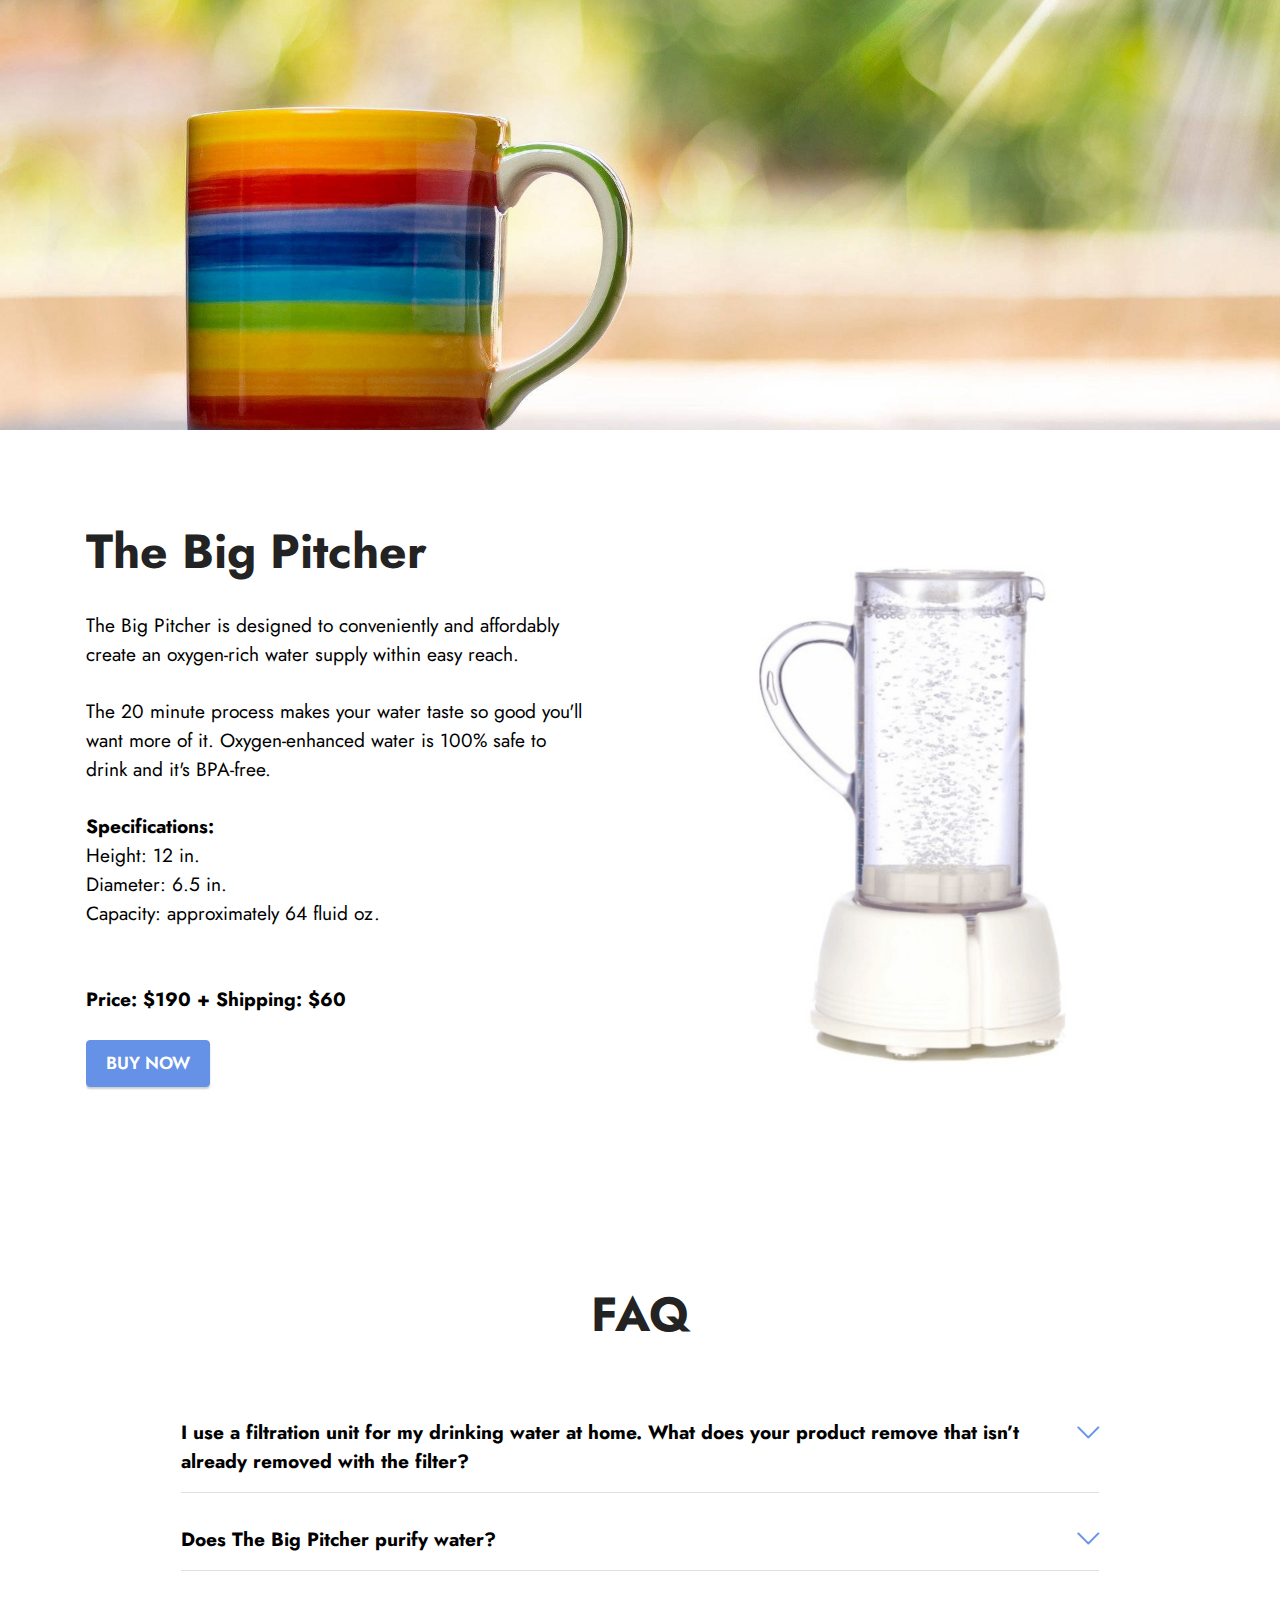
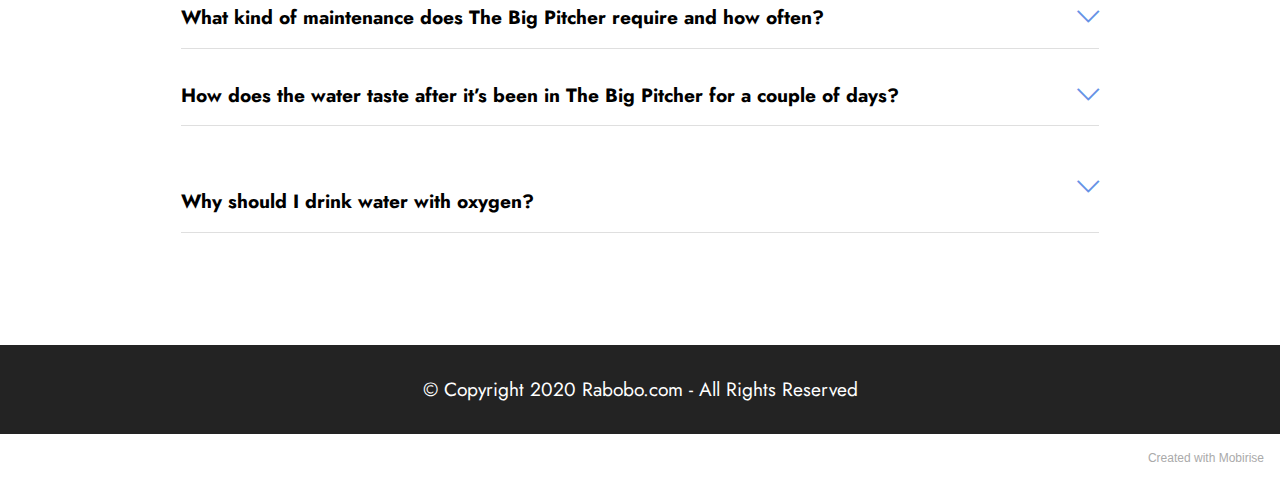
==== oversea.html @ 9fe77353 "create github pages" ====
<!DOCTYPE html>
<html  >
<head>
  <!-- Site made with Mobirise Website Builder v5.1.4, https://mobirise.com -->
  <meta charset="UTF-8">
  <meta http-equiv="X-UA-Compatible" content="IE=edge">
  <meta name="generator" content="Mobirise v5.1.4, mobirise.com">
  <meta name="viewport" content="width=device-width, initial-scale=1, minimum-scale=1">
  <link rel="shortcut icon" href="assets/images/rabobo-83x83.png" type="image/x-icon">
  <meta name="description" content="">
  
  
  <title>海外</title>
  <link rel="stylesheet" href="assets/web/assets/mobirise-icons2/mobirise2.css">
  <link rel="stylesheet" href="assets/web/assets/mobirise-icons/mobirise-icons.css">
  <link rel="stylesheet" href="assets/tether/tether.min.css">
  <link rel="stylesheet" href="assets/bootstrap/css/bootstrap.min.css">
  <link rel="stylesheet" href="assets/bootstrap/css/bootstrap-grid.min.css">
  <link rel="stylesheet" href="assets/bootstrap/css/bootstrap-reboot.min.css">
  <link rel="stylesheet" href="assets/theme/css/style.css">
  <link rel="preload" as="style" href="assets/mobirise/css/mbr-additional.css"><link rel="stylesheet" href="assets/mobirise/css/mbr-additional.css" type="text/css">
  
  
  
  
</head>
<body>
  
  <section class="header4 cid-sbIV0hr1MS" id="header4-e">

    
    
    <div class="container">
        <div class="row">
            <div class="content-wrap">
                
                
                

                
            </div>
        </div>
    </div>
</section>

<section class="features18 cid-sbIVUceiQK" id="features19-i">

    

    
    <div class="container">
        <div class="row justify-content-center">
            <div class="card col-12 col-lg">
                <div class="card-wrapper">
                    <h6 class="card-title mbr-fonts-style mb-4 display-2"><strong>The Big Pitcher</strong></h6>
                    <p class="mbr-text mbr-fonts-style display-7">The Big Pitcher is designed to conveniently and affordably create an oxygen-rich water supply within easy reach.<br><br>The 20 minute process makes your water taste so good you'll want more of it. Oxygen-enhanced water is 100% safe to drink and it's BPA-free.<br><br><strong>Specifications:<br></strong>Height: 12 in.<br>Diameter: 6.5 in.<br>Capacity: approximately 64 fluid oz.<br><br><br><strong>Price: $190 +&nbsp;</strong><strong>Shipping: $60</strong><br></p>
                    <div class="mbr-section-btn"><a class="btn btn-primary display-4" href="https://www.paypal.com/cgi-bin/webscr?cmd=_s-xclick&hosted_button_id=2Y9MBRDJKWCFC" target="_blank">BUY NOW</a></div>
                </div>
            </div>
            <div class="col-12 col-lg-6">
                <div class="image-wrapper">
                    <img src="assets/images/the-big-pitcher-1076x1042.png" alt="The Big Pitcher">
                </div>
            </div>
        </div>
    </div>
</section>

<section class="content17 cid-sbIV0hLxuw" id="content17-g">

    

    
    
    <div class="container">
        
            <div class="row justify-content-center">
                <div class="col-12 col-md-10">
                    <div class="section-head align-center mb-4">
                        <h3 class="mbr-section-title mb-0 mbr-fonts-style display-2"><strong>FAQ</strong>
                        </h3>
                        
                    </div>
                    
                    <div id="bootstrap-toggle" class="toggle-panel accordionStyles tab-content">
                        <div class="card mb-3">
                            <div class="card-header" role="tab" id="headingOne">
                                <a role="button" class="collapsed panel-title text-black" data-toggle="collapse" data-core="" href="#collapse1_6" aria-expanded="false" aria-controls="collapse1">
                                    <h6 class="panel-title-edit mbr-fonts-style mb-0 display-7"><div><br></div><div><strong>I use a filtration unit for my drinking water at home. What does your product remove that isn’t already removed with the filter?</strong></div></h6>
                                    <span class="sign mbr-iconfont mbri-arrow-down"></span>
                                </a>
                            </div>
                            <div id="collapse1_6" class="panel-collapse noScroll collapse" role="tabpanel" aria-labelledby="headingOne">
                                <div class="panel-body">
                                    <p class="mbr-fonts-style panel-text display-7">The Big Pitcher eliminates the bad taste caused by chlorine, radon, fluoride and sulfur gases, as well as particulates that make water “hard.” And remember, carbon filtration removes oxygen from water.<br></p>
                                </div>
                            </div>
                        </div>
                        <div class="card mb-3">
                            <div class="card-header" role="tab" id="headingTwo">
                                <a role="button" class="collapsed panel-title text-black" data-toggle="collapse" data-core="" href="#collapse2_6" aria-expanded="false" aria-controls="collapse2">
                                    <h6 class="panel-title-edit mbr-fonts-style mb-0 display-7"><div><strong>Does The Big Pitcher purify water?</strong><br></div></h6>
                                    <span class="sign mbr-iconfont mbri-arrow-down"></span>
                                </a>

                            </div>
                            <div id="collapse2_6" class="panel-collapse noScroll collapse" role="tabpanel" aria-labelledby="headingTwo">
                                <div class="panel-body">
                                    <p class="mbr-fonts-style panel-text display-7">Yes, but a better description might be that The Big Pitcher “polishes” your drinking water. The Big Pitcher purifies but does not purify as effectively as filtration or reverse osmosis. The Big Pitcher should not be substituted for your filtration system. The idea is to complement purified water with The Big Pitcher. For those who require very pure drinking water, distilled is the purest water available. Even more important is that The Big Pitcher oxygen-infuses your water.<br></p>
                                </div>
                            </div>
                        </div>
                        <div class="card mb-3">
                            <div class="card-header" role="tab" id="headingThree">
                                <a role="button" class="collapsed panel-title text-black" data-toggle="collapse" data-core="" href="#collapse3_6" aria-expanded="false" aria-controls="collapse3">
                                    <h6 class="panel-title-edit mbr-fonts-style mb-0 display-7"><div><strong>What kind of maintenance does The Big Pitcher require and how often?</strong><br></div></h6>
                                    <span class="sign mbr-iconfont mbri-arrow-down"></span>
                                </a>
                            </div>
                            <div id="collapse3_6" class="panel-collapse noScroll collapse" role="tabpanel" aria-labelledby="headingThree">
                                <div class="panel-body">
                                    <p class="mbr-fonts-style panel-text display-7">All water contains minerals and to dissolve these minerals, you will clean your The Big Pitcher about once a month, using hydrogen peroxide. Fill the “wagon wheel” at the bottom of The Big Pitcher with the cleaning solution and operate for about 15 minutes. Rinse, refill the Pitcher with water and in about 15 minutes, your oxygen-rich water is ready to drink!<br><br>A customer said he had great success using effervescent denture cleaning tablets – and it is very inexpensive.<br><br>If your source water is more pure, i.e. already filtered, maintenance is required less often.<br></p>
                                </div>
                            </div>
                        </div>
                        <div class="card mb-3">
                            <div class="card-header" role="tab" id="headingThree">
                                <a role="button" class="collapsed panel-title text-black" data-toggle="collapse" data-core="" href="#collapse4_6" aria-expanded="false" aria-controls="collapse4">
                                    <h6 class="panel-title-edit mbr-fonts-style mb-0 display-7"><div><strong>How does the water taste after it’s been in The Big Pitcher for a couple of days?</strong><br></div></h6>
                                    <span class="sign mbr-iconfont mbri-arrow-down"></span>
                                </a>
                            </div>
                            <div id="collapse4_6" class="panel-collapse noScroll collapse" role="tabpanel" aria-labelledby="headingThree">
                                <div class="panel-body">
                                    <p class="mbr-fonts-style panel-text display-7">Great! You’ll be continuously recharging with your choice of water each time you pour a glass or two to drink and this can go on until you clean The Big Pitcher. The Big Pitcher is designed to operate continuously.<br></p>
                                </div>
                            </div>
                        </div>
                        <div class="card mb-3">
                            <div class="card-header" role="tab" id="headingThree">
                                <a role="button" class="collapsed panel-title text-black" data-toggle="collapse" data-core="" href="#collapse5_6" aria-expanded="false" aria-controls="collapse5">
                                   <h6 class="panel-title-edit mbr-fonts-style mb-0 display-7"><br><div><strong>Why should I drink water with oxygen?</strong></div></h6>
                                        <span class="mbr-iconfont mobi-mbri-arrow-down mobi-mbri"></span>
                                </a>
                            </div>
                            <div id="collapse5_6" class="panel-collapse noScroll collapse" role="tabpanel" aria-labelledby="headingThree">
                                <div class="panel-body">
                                    <p class="mbr-fonts-style panel-text display-7">It is a medical fact that our bodies need oxygen for healthy living. Because of lifestyle choices, our cells may demand more oxygen than our pulmonary systems can deliver. The Big Pitcher is a convenient and safe way to supplement your body’s oxygen.<br><br>Why would you drink water with no to low oxygen if you have the choice? You shouldn’t! Your drinking water should have the highest possible natural saturation of oxygen, which is about 11 parts per million. We have designed a durable, attractive appliance to add the maximum safe amount of oxygen to your drinking water.<br></p>
                                </div>
                            </div>
                        </div>
                        
                    </div>
                </div>
            </div>
        </div>
</section>

<section class="footer7 cid-sbIV0i1FRs" once="footers" id="footer7-h">

    

    

    <div class="container">
        <div class="media-container-row align-center mbr-white">
            <div class="col-12">
                <p class="mbr-text mb-0 mbr-fonts-style display-7">
                    © Copyright 2020 Rabobo.com - All Rights Reserved
                </p>
            </div>
        </div>
    </div>
</section><section style="background-color: #fff; font-family: -apple-system, BlinkMacSystemFont, 'Segoe UI', 'Roboto', 'Helvetica Neue', Arial, sans-serif; color:#aaa; font-size:12px; padding: 0; align-items: center; display: flex;"><a href="https://mobirise.site/q" style="flex: 1 1; height: 3rem; padding-left: 1rem;"></a><p style="flex: 0 0 auto; margin:0; padding-right:1rem;">Created with <a href="https://mobirise.site/a" style="color:#aaa;">Mobirise</a></p></section><script src="assets/web/assets/jquery/jquery.min.js"></script>  <script src="assets/popper/popper.min.js"></script>  <script src="assets/tether/tether.min.js"></script>  <script src="assets/bootstrap/js/bootstrap.min.js"></script>  <script src="assets/smoothscroll/smooth-scroll.js"></script>  <script src="assets/mbr-switch-arrow/mbr-switch-arrow.js"></script>  <script src="assets/theme/js/script.js"></script>  
  
  
</body>
</html>
---- assets/web/assets/mobirise-icons2/mobirise2.css ----
@font-face {
  font-family: 'Moririse2';
  font-display: swap;
  src:  url('mobirise2.eot?f2bix4');
  src:  url('mobirise2.eot?f2bix4#iefix') format('embedded-opentype'),
    url('mobirise2.ttf?f2bix4') format('truetype'),
    url('mobirise2.woff?f2bix4') format('woff'),
    url('mobirise2.svg?f2bix4#mobirise2') format('svg');
  font-weight: normal;
  font-style: normal;
}

[class^="mobi-"], [class*=" mobi-"] {
  /* use !important to prevent issues with browser extensions that change fonts */
  font-family: 'Moririse2' !important;
  speak: none;
  font-style: normal;
  font-weight: normal;
  font-variant: normal;
  text-transform: none;
  line-height: 1;

  /* Better Font Rendering =========== */
  -webkit-font-smoothing: antialiased;
  -moz-osx-font-smoothing: grayscale;
}

.mobi-mbri-add-submenu:before {
  content: "\e900";
}
.mobi-mbri-alert:before {
  content: "\e901";
}
.mobi-mbri-align-center:before {
  content: "\e902";
}
.mobi-mbri-align-justify:before {
  content: "\e903";
}
.mobi-mbri-align-left:before {
  content: "\e904";
}
.mobi-mbri-align-right:before {
  content: "\e905";
}
.mobi-mbri-android:before {
  content: "\e906";
}
.mobi-mbri-apple:before {
  content: "\e907";
}
.mobi-mbri-arrow-down:before {
  content: "\e908";
}
.mobi-mbri-arrow-next:before {
  content: "\e909";
}
.mobi-mbri-arrow-prev:before {
  content: "\e90a";
}
.mobi-mbri-arrow-up:before {
  content: "\e90b";
}
.mobi-mbri-bold:before {
  content: "\e90c";
}
.mobi-mbri-bookmark:before {
  content: "\e90d";
}
.mobi-mbri-bootstrap:before {
  content: "\e90e";
}
.mobi-mbri-briefcase:before {
  content: "\e90f";
}
.mobi-mbri-browse:before {
  content: "\e910";
}
.mobi-mbri-bulleted-list:before {
  content: "\e911";
}
.mobi-mbri-calendar:before {
  content: "\e912";
}
.mobi-mbri-camera:before {
  content: "\e913";
}
.mobi-mbri-cart-add:before {
  content: "\e914";
}
.mobi-mbri-cart-full:before {
  content: "\e915";
}
.mobi-mbri-cash:before {
  content: "\e916";
}
.mobi-mbri-change-style:before {
  content: "\e917";
}
.mobi-mbri-chat:before {
  content: "\e918";
}
.mobi-mbri-clock:before {
  content: "\e919";
}
.mobi-mbri-close:before {
  content: "\e91a";
}
.mobi-mbri-cloud:before {
  content: "\e91b";
}
.mobi-mbri-code:before {
  content: "\e91c";
}
.mobi-mbri-contact-form:before {
  content: "\e91d";
}
.mobi-mbri-credit-card:before {
  content: "\e91e";
}
.mobi-mbri-cursor-click:before {
  content: "\e91f";
}
.mobi-mbri-cust-feedback:before {
  content: "\e920";
}
.mobi-mbri-database:before {
  content: "\e921";
}
.mobi-mbri-delivery:before {
  content: "\e922";
}
.mobi-mbri-desktop:before {
  content: "\e923";
}
.mobi-mbri-devices:before {
  content: "\e924";
}
.mobi-mbri-down:before {
  content: "\e925";
}
.mobi-mbri-download-2:before {
  content: "\e926";
}
.mobi-mbri-download:before {
  content: "\e927";
}
.mobi-mbri-drag-n-drop-2:before {
  content: "\e928";
}
.mobi-mbri-drag-n-drop:before {
  content: "\e929";
}
.mobi-mbri-edit-2:before {
  content: "\e92a";
}
.mobi-mbri-edit:before {
  content: "\e92b";
}
.mobi-mbri-error:before {
  content: "\e92c";
}
.mobi-mbri-extension:before {
  content: "\e92d";
}
.mobi-mbri-features:before {
  content: "\e92e";
}
.mobi-mbri-file:before {
  content: "\e92f";
}
.mobi-mbri-flag:before {
  content: "\e930";
}
.mobi-mbri-folder:before {
  content: "\e931";
}
.mobi-mbri-gift:before {
  content: "\e932";
}
.mobi-mbri-github:before {
  content: "\e933";
}
.mobi-mbri-globe-2:before {
  content: "\e934";
}
.mobi-mbri-globe:before {
  content: "\e935";
}
.mobi-mbri-growing-chart:before {
  content: "\e936";
}
.mobi-mbri-hearth:before {
  content: "\e937";
}
.mobi-mbri-help:before {
  content: "\e938";
}
.mobi-mbri-home:before {
  content: "\e939";
}
.mobi-mbri-hot-cup:before {
  content: "\e93a";
}
.mobi-mbri-idea:before {
  content: "\e93b";
}
.mobi-mbri-image-gallery:before {
  content: "\e93c";
}
.mobi-mbri-image-slider:before {
  content: "\e93d";
}
.mobi-mbri-info:before {
  content: "\e93e";
}
.mobi-mbri-italic:before {
  content: "\e93f";
}
.mobi-mbri-key:before {
  content: "\e940";
}
.mobi-mbri-laptop:before {
  content: "\e941";
}
.mobi-mbri-layers:before {
  content: "\e942";
}
.mobi-mbri-left-right:before {
  content: "\e943";
}
.mobi-mbri-left:before {
  content: "\e944";
}
.mobi-mbri-letter:before {
  content: "\e945";
}
.mobi-mbri-like:before {
  content: "\e946";
}
.mobi-mbri-link:before {
  content: "\e947";
}
.mobi-mbri-lock:before {
  content: "\e948";
}
.mobi-mbri-login:before {
  content: "\e949";
}
.mobi-mbri-logout:before {
  content: "\e94a";
}
.mobi-mbri-magic-stick:before {
  content: "\e94b";
}
.mobi-mbri-map-pin:before {
  content: "\e94c";
}
.mobi-mbri-menu:before {
  content: "\e94d";
}
.mobi-mbri-mobile-2:before {
  content: "\e94e";
}
.mobi-mbri-mobile-horizontal:before {
  content: "\e94f";
}
.mobi-mbri-mobile:before {
  content: "\e950";
}
.mobi-mbri-mobirise:before {
  content: "\e951";
}
.mobi-mbri-more-horizontal:before {
  content: "\e952";
}
.mobi-mbri-more-vertical:before {
  content: "\e953";
}
.mobi-mbri-music:before {
  content: "\e954";
}
.mobi-mbri-new-file:before {
  content: "\e955";
}
.mobi-mbri-numbered-list:before {
  content: "\e956";
}
.mobi-mbri-opened-folder:before {
  content: "\e957";
}
.mobi-mbri-pages:before {
  content: "\e958";
}
.mobi-mbri-paper-plane:before {
  content: "\e959";
}
.mobi-mbri-paperclip:before {
  content: "\e95a";
}
.mobi-mbri-phone:before {
  content: "\e95b";
}
.mobi-mbri-photo:before {
  content: "\e95c";
}
.mobi-mbri-photos:before {
  content: "\e95d";
}
.mobi-mbri-pin:before {
  content: "\e95e";
}
.mobi-mbri-play:before {
  content: "\e95f";
}
.mobi-mbri-plus:before {
  content: "\e960";
}
.mobi-mbri-preview:before {
  content: "\e961";
}
.mobi-mbri-print:before {
  content: "\e962";
}
.mobi-mbri-protect:before {
  content: "\e963";
}
.mobi-mbri-question:before {
  content: "\e964";
}
.mobi-mbri-quote-left:before {
  content: "\e965";
}
.mobi-mbri-quote-right:before {
  content: "\e966";
}
.mobi-mbri-redo:before {
  content: "\e967";
}
.mobi-mbri-refresh:before {
  content: "\e968";
}
.mobi-mbri-responsive-2:before {
  content: "\e969";
}
.mobi-mbri-responsive:before {
  content: "\e96a";
}
.mobi-mbri-right:before {
  content: "\e96b";
}
.mobi-mbri-rocket:before {
  content: "\e96c";
}
.mobi-mbri-sad-face:before {
  content: "\e96d";
}
.mobi-mbri-sale:before {
  content: "\e96e";
}
.mobi-mbri-save:before {
  content: "\e96f";
}
.mobi-mbri-search:before {
  content: "\e970";
}
.mobi-mbri-setting-2:before {
  content: "\e971";
}
.mobi-mbri-setting-3:before {
  content: "\e972";
}
.mobi-mbri-setting:before {
  content: "\e973";
}
.mobi-mbri-share:before {
  content: "\e974";
}
.mobi-mbri-shopping-bag:before {
  content: "\e975";
}
.mobi-mbri-shopping-basket:before {
  content: "\e976";
}
.mobi-mbri-shopping-cart:before {
  content: "\e977";
}
.mobi-mbri-sites:before {
  content: "\e978";
}
.mobi-mbri-smile-face:before {
  content: "\e979";
}
.mobi-mbri-speed:before {
  content: "\e97a";
}
.mobi-mbri-star:before {
  content: "\e97b";
}
.mobi-mbri-success:before {
  content: "\e97c";
}
.mobi-mbri-sun:before {
  content: "\e97d";
}
.mobi-mbri-sun2:before {
  content: "\e97e";
}
.mobi-mbri-tablet-vertical:before {
  content: "\e97f";
}
.mobi-mbri-tablet:before {
  content: "\e980";
}
.mobi-mbri-target:before {
  content: "\e981";
}
.mobi-mbri-timer:before {
  content: "\e982";
}
.mobi-mbri-to-ftp:before {
  content: "\e983";
}
.mobi-mbri-to-local-drive:before {
  content: "\e984";
}
.mobi-mbri-touch-swipe:before {
  content: "\e985";
}
.mobi-mbri-touch:before {
  content: "\e986";
}
.mobi-mbri-trash:before {
  content: "\e987";
}
.mobi-mbri-underline:before {
  content: "\e988";
}
.mobi-mbri-undo:before {
  content: "\e989";
}
.mobi-mbri-unlink:before {
  content: "\e98a";
}
.mobi-mbri-unlock:before {
  content: "\e98b";
}
.mobi-mbri-up-down:before {
  content: "\e98c";
}
.mobi-mbri-up:before {
  content: "\e98d";
}
.mobi-mbri-update:before {
  content: "\e98e";
}
.mobi-mbri-upload-2:before {
  content: "\e98f";
}
.mobi-mbri-upload:before {
  content: "\e990";
}
.mobi-mbri-user-2:before {
  content: "\e991";
}
.mobi-mbri-user:before {
  content: "\e992";
}
.mobi-mbri-users:before {
  content: "\e993";
}
.mobi-mbri-video-play:before {
  content: "\e994";
}
.mobi-mbri-video:before {
  content: "\e995";
}
.mobi-mbri-watch:before {
  content: "\e996";
}
.mobi-mbri-website-theme-2:before {
  content: "\e997";
}
.mobi-mbri-website-theme:before {
  content: "\e998";
}
.mobi-mbri-wifi:before {
  content: "\e999";
}
.mobi-mbri-windows:before {
  content: "\e99a";
}
.mobi-mbri-zoom-in:before {
  content: "\e99b";
}
.mobi-mbri-zoom-out:before {
  content: "\e99c";
}
---- assets/web/assets/mobirise-icons/mobirise-icons.css ----
@font-face {
  font-family: 'MobiriseIcons';
  src:  url('mobirise-icons.eot?spat4u');
  src:  url('mobirise-icons.eot?spat4u#iefix') format('embedded-opentype'),
    url('mobirise-icons.ttf?spat4u') format('truetype'),
    url('mobirise-icons.woff?spat4u') format('woff'),
    url('mobirise-icons.svg?spat4u#MobiriseIcons') format('svg');
  font-weight: normal;
  font-style: normal;
  font-display: swap;
}

[class^="mbri-"], [class*=" mbri-"] {
  /* use !important to prevent issues with browser extensions that change fonts */
  font-family: MobiriseIcons !important;
  speak: none;
  font-style: normal;
  font-weight: normal;
  font-variant: normal;
  text-transform: none;
  line-height: 1;

  /* Better Font Rendering =========== */
  -webkit-font-smoothing: antialiased;
  -moz-osx-font-smoothing: grayscale;
}

.mbri-add-submenu:before {
  content: "\e900";
}
.mbri-alert:before {
  content: "\e901";
}
.mbri-align-center:before {
  content: "\e902";
}
.mbri-align-justify:before {
  content: "\e903";
}
.mbri-align-left:before {
  content: "\e904";
}
.mbri-align-right:before {
  content: "\e905";
}
.mbri-android:before {
  content: "\e906";
}
.mbri-apple:before {
  content: "\e907";
}
.mbri-arrow-down:before {
  content: "\e908";
}
.mbri-arrow-next:before {
  content: "\e909";
}
.mbri-arrow-prev:before {
  content: "\e90a";
}
.mbri-arrow-up:before {
  content: "\e90b";
}
.mbri-bold:before {
  content: "\e90c";
}
.mbri-bookmark:before {
  content: "\e90d";
}
.mbri-bootstrap:before {
  content: "\e90e";
}
.mbri-briefcase:before {
  content: "\e90f";
}
.mbri-browse:before {
  content: "\e910";
}
.mbri-bulleted-list:before {
  content: "\e911";
}
.mbri-calendar:before {
  content: "\e912";
}
.mbri-camera:before {
  content: "\e913";
}
.mbri-cart-add:before {
  content: "\e914";
}
.mbri-cart-full:before {
  content: "\e915";
}
.mbri-cash:before {
  content: "\e916";
}
.mbri-change-style:before {
  content: "\e917";
}
.mbri-chat:before {
  content: "\e918";
}
.mbri-clock:before {
  content: "\e919";
}
.mbri-close:before {
  content: "\e91a";
}
.mbri-cloud:before {
  content: "\e91b";
}
.mbri-code:before {
  content: "\e91c";
}
.mbri-contact-form:before {
  content: "\e91d";
}
.mbri-credit-card:before {
  content: "\e91e";
}
.mbri-cursor-click:before {
  content: "\e91f";
}
.mbri-cust-feedback:before {
  content: "\e920";
}
.mbri-database:before {
  content: "\e921";
}
.mbri-delivery:before {
  content: "\e922";
}
.mbri-desktop:before {
  content: "\e923";
}
.mbri-devices:before {
  content: "\e924";
}
.mbri-down:before {
  content: "\e925";
}
.mbri-download:before {
  content: "\e989";
}
.mbri-drag-n-drop:before {
  content: "\e927";
}
.mbri-drag-n-drop2:before {
  content: "\e928";
}
.mbri-edit:before {
  content: "\e929";
}
.mbri-edit2:before {
  content: "\e92a";
}
.mbri-error:before {
  content: "\e92b";
}
.mbri-extension:before {
  content: "\e92c";
}
.mbri-features:before {
  content: "\e92d";
}
.mbri-file:before {
  content: "\e92e";
}
.mbri-flag:before {
  content: "\e92f";
}
.mbri-folder:before {
  content: "\e930";
}
.mbri-gift:before {
  content: "\e931";
}
.mbri-github:before {
  content: "\e932";
}
.mbri-globe:before {
  content: "\e933";
}
.mbri-globe-2:before {
  content: "\e934";
}
.mbri-growing-chart:before {
  content: "\e935";
}
.mbri-hearth:before {
  content: "\e936";
}
.mbri-help:before {
  content: "\e937";
}
.mbri-home:before {
  content: "\e938";
}
.mbri-hot-cup:before {
  content: "\e939";
}
.mbri-idea:before {
  content: "\e93a";
}
.mbri-image-gallery:before {
  content: "\e93b";
}
.mbri-image-slider:before {
  content: "\e93c";
}
.mbri-info:before {
  content: "\e93d";
}
.mbri-italic:before {
  content: "\e93e";
}
.mbri-key:before {
  content: "\e93f";
}
.mbri-laptop:before {
  content: "\e940";
}
.mbri-layers:before {
  content: "\e941";
}
.mbri-left-right:before {
  content: "\e942";
}
.mbri-left:before {
  content: "\e943";
}
.mbri-letter:before {
  content: "\e944";
}
.mbri-like:before {
  content: "\e945";
}
.mbri-link:before {
  content: "\e946";
}
.mbri-lock:before {
  content: "\e947";
}
.mbri-login:before {
  content: "\e948";
}
.mbri-logout:before {
  content: "\e949";
}
.mbri-magic-stick:before {
  content: "\e94a";
}
.mbri-map-pin:before {
  content: "\e94b";
}
.mbri-menu:before {
  content: "\e94c";
}
.mbri-mobile:before {
  content: "\e94d";
}
.mbri-mobile2:before {
  content: "\e94e";
}
.mbri-mobirise:before {
  content: "\e94f";
}
.mbri-more-horizontal:before {
  content: "\e950";
}
.mbri-more-vertical:before {
  content: "\e951";
}
.mbri-music:before {
  content: "\e952";
}
.mbri-new-file:before {
  content: "\e953";
}
.mbri-numbered-list:before {
  content: "\e954";
}
.mbri-opened-folder:before {
  content: "\e955";
}
.mbri-pages:before {
  content: "\e956";
}
.mbri-paper-plane:before {
  content: "\e957";
}
.mbri-paperclip:before {
  content: "\e958";
}
.mbri-photo:before {
  content: "\e959";
}
.mbri-photos:before {
  content: "\e95a";
}
.mbri-pin:before {
  content: "\e95b";
}
.mbri-play:before {
  content: "\e95c";
}
.mbri-plus:before {
  content: "\e95d";
}
.mbri-preview:before {
  content: "\e95e";
}
.mbri-print:before {
  content: "\e95f";
}
.mbri-protect:before {
  content: "\e960";
}
.mbri-question:before {
  content: "\e961";
}
.mbri-quote-left:before {
  content: "\e962";
}
.mbri-quote-right:before {
  content: "\e963";
}
.mbri-refresh:before {
  content: "\e964";
}
.mbri-responsive:before {
  content: "\e965";
}
.mbri-right:before {
  content: "\e966";
}
.mbri-rocket:before {
  content: "\e967";
}
.mbri-sad-face:before {
  content: "\e968";
}
.mbri-sale:before {
  content: "\e969";
}
.mbri-save:before {
  content: "\e96a";
}
.mbri-search:before {
  content: "\e96b";
}
.mbri-setting:before {
  content: "\e96c";
}
.mbri-setting2:before {
  content: "\e96d";
}
.mbri-setting3:before {
  content: "\e96e";
}
.mbri-share:before {
  content: "\e96f";
}
.mbri-shopping-bag:before {
  content: "\e970";
}
.mbri-shopping-basket:before {
  content: "\e971";
}
.mbri-shopping-cart:before {
  content: "\e972";
}
.mbri-sites:before {
  content: "\e973";
}
.mbri-smile-face:before {
  content: "\e974";
}
.mbri-speed:before {
  content: "\e975";
}
.mbri-star:before {
  content: "\e976";
}
.mbri-success:before {
  content: "\e977";
}
.mbri-sun:before {
  content: "\e978";
}
.mbri-sun2:before {
  content: "\e979";
}
.mbri-tablet:before {
  content: "\e97a";
}
.mbri-tablet-vertical:before {
  content: "\e97b";
}
.mbri-target:before {
  content: "\e97c";
}
.mbri-timer:before {
  content: "\e97d";
}
.mbri-to-ftp:before {
  content: "\e97e";
}
.mbri-to-local-drive:before {
  content: "\e97f";
}
.mbri-touch-swipe:before {
  content: "\e980";
}
.mbri-touch:before {
  content: "\e981";
}
.mbri-trash:before {
  content: "\e982";
}
.mbri-underline:before {
  content: "\e983";
}
.mbri-unlink:before {
  content: "\e984";
}
.mbri-unlock:before {
  content: "\e985";
}
.mbri-up-down:before {
  content: "\e986";
}
.mbri-up:before {
  content: "\e987";
}
.mbri-update:before {
  content: "\e988";
}
.mbri-upload:before {
 content: "\e926"; 
}
.mbri-user:before {
  content: "\e98a";
}
.mbri-user2:before {
  content: "\e98b";
}
.mbri-users:before {
  content: "\e98c";
}
.mbri-video:before {
  content: "\e98d";
}
.mbri-video-play:before {
  content: "\e98e";
}
.mbri-watch:before {
  content: "\e98f";
}
.mbri-website-theme:before {
  content: "\e990";
}
.mbri-wifi:before {
  content: "\e991";
}
.mbri-windows:before {
  content: "\e992";
}
.mbri-zoom-out:before {
  content: "\e993";
}
.mbri-redo:before {
  content: "\e994";
}
.mbri-undo:before {
  content: "\e995";
}
---- assets/theme/css/style.css ----
section {
  background-color: #ffffff;
}

body {
  font-style: normal;
  line-height: 1.5;
  font-weight: 400;
  color: #232323;
  position: relative;
}

section,
.container,
.container-fluid {
  position: relative;
  word-wrap: break-word;
}

a.mbr-iconfont:hover {
  text-decoration: none;
}

.article .lead p,
.article .lead ul,
.article .lead ol,
.article .lead pre,
.article .lead blockquote {
  margin-bottom: 0;
}

a {
  font-style: normal;
  font-weight: 400;
  cursor: pointer;
}

a, a:hover {
  text-decoration: none;
}

.mbr-section-title {
  font-style: normal;
  line-height: 1.3;
}

.mbr-section-subtitle {
  line-height: 1.3;
}

.mbr-text {
  font-style: normal;
  line-height: 1.7;
}

h1,
h2,
h3,
h4,
h5,
h6,
.display-1,
.display-2,
.display-4,
.display-5,
.display-7,
span,
p,
a {
  line-height: 1;
  word-break: break-word;
  word-wrap: break-word;
  font-weight: 400;
}

b,
strong {
  font-weight: bold;
}

input:-webkit-autofill, input:-webkit-autofill:hover, input:-webkit-autofill:focus, input:-webkit-autofill:active {
  transition-delay: 9999s;
  transition-property: background-color, color;
}

textarea[type="hidden"] {
  display: none;
}

section {
  background-position: 50% 50%;
  background-repeat: no-repeat;
  background-size: cover;
}

section .mbr-background-video,
section .mbr-background-video-preview {
  position: absolute;
  bottom: 0;
  left: 0;
  right: 0;
  top: 0;
}

.hidden {
  visibility: hidden;
}

.mbr-z-index20 {
  z-index: 20;
}

/*! Base colors */
.mbr-white {
  color: #ffffff;
}

.mbr-black {
  color: #111111;
}

.mbr-bg-white {
  background-color: #ffffff;
}

.mbr-bg-black {
  background-color: #000000;
}

/*! Text-aligns */
.align-left {
  text-align: left;
}

.align-center {
  text-align: center;
}

.align-right {
  text-align: right;
}

/*! Font-weight  */
.mbr-light {
  font-weight: 300;
}

.mbr-regular {
  font-weight: 400;
}

.mbr-semibold {
  font-weight: 500;
}

.mbr-bold {
  font-weight: 700;
}

/*! Media  */
.media-content {
  flex-basis: 100%;
}

.media-container-row {
  display: flex;
  flex-direction: row;
  flex-wrap: wrap;
  justify-content: center;
  align-content: center;
  align-items: start;
}

.media-container-row .media-size-item {
  width: 400px;
}

.media-container-column {
  display: flex;
  flex-direction: column;
  flex-wrap: wrap;
  justify-content: center;
  align-content: center;
  align-items: stretch;
}

.media-container-column > * {
  width: 100%;
}

@media (min-width: 992px) {
  .media-container-row {
    flex-wrap: nowrap;
  }
}

figure {
  margin-bottom: 0;
  overflow: hidden;
}

figure[mbr-media-size] {
  transition: width 0.1s;
}

img,
iframe {
  display: block;
  width: 100%;
}

.card {
  background-color: transparent;
  border: none;
}

.card-box {
  width: 100%;
}

.card-img {
  text-align: center;
  flex-shrink: 0;
  -webkit-flex-shrink: 0;
}

.media {
  max-width: 100%;
  margin: 0 auto;
}

.mbr-figure {
  align-self: center;
}

.media-container > div {
  max-width: 100%;
}

.mbr-figure img,
.card-img img {
  width: 100%;
}

@media (max-width: 991px) {
  .media-size-item {
    width: auto !important;
  }
  .media {
    width: auto;
  }
  .mbr-figure {
    width: 100% !important;
  }
}

/*! Buttons */
.mbr-section-btn {
  margin-left: -0.6rem;
  margin-right: -0.6rem;
  font-size: 0;
}

.btn {
  font-weight: 600;
  border-width: 1px;
  font-style: normal;
  margin: 0.6rem 0.6rem;
  white-space: normal;
  transition: all 0.2s ease-in-out;
  display: inline-flex;
  align-items: center;
  justify-content: center;
  word-break: break-word;
}

.btn-sm {
  font-weight: 600;
  letter-spacing: 0px;
  transition: all 0.3s ease-in-out;
}

.btn-md {
  font-weight: 600;
  letter-spacing: 0px;
  transition: all 0.3s ease-in-out;
}

.btn-lg {
  font-weight: 600;
  letter-spacing: 0px;
  transition: all 0.3s ease-in-out;
}

.btn-form {
  margin: 0;
}

.btn-form:hover {
  cursor: pointer;
}

nav .mbr-section-btn {
  margin-left: 0rem;
  margin-right: 0rem;
}

/*! Btn icon margin */
.btn .mbr-iconfont,
.btn.btn-sm .mbr-iconfont {
  order: 1;
  cursor: pointer;
  margin-left: 0.5rem;
  vertical-align: sub;
}

.btn.btn-md .mbr-iconfont,
.btn.btn-md .mbr-iconfont {
  margin-left: 0.8rem;
}

.mbr-regular {
  font-weight: 400;
}

.mbr-semibold {
  font-weight: 500;
}

.mbr-bold {
  font-weight: 700;
}

[type="submit"] {
  -webkit-appearance: none;
}

/*! Full-screen */
.mbr-fullscreen .mbr-overlay {
  min-height: 100vh;
}

.mbr-fullscreen {
  display: flex;
  display: -moz-flex;
  display: -ms-flex;
  display: -o-flex;
  align-items: center;
  min-height: 100vh;
  padding-top: 3rem;
  padding-bottom: 3rem;
}

/*! Map */
.map {
  height: 25rem;
  position: relative;
}

.map iframe {
  width: 100%;
  height: 100%;
}

/*! Scroll to top arrow */
.mbr-arrow-up {
  bottom: 25px;
  right: 90px;
  position: fixed;
  text-align: right;
  z-index: 5000;
  color: #ffffff;
  font-size: 32px;
}

.mbr-arrow-up a {
  background: rgba(0, 0, 0, 0.2);
  border-radius: 50%;
  color: #fff;
  display: inline-block;
  height: 60px;
  width: 60px;
  outline-style: none !important;
  position: relative;
  text-decoration: none;
  transition: all 0.3s ease-in-out;
  cursor: pointer;
  text-align: center;
}

.mbr-arrow-up a:hover {
  background-color: rgba(0, 0, 0, 0.4);
}

.mbr-arrow-up a i {
  line-height: 60px;
}

.mbr-arrow-up-icon {
  display: block;
  color: #fff;
}

.mbr-arrow-up-icon::before {
  content: "\203a";
  display: inline-block;
  font-family: serif;
  font-size: 32px;
  line-height: 1;
  font-style: normal;
  position: relative;
  top: 6px;
  left: -4px;
  -webkit-transform: rotate(-90deg);
          transform: rotate(-90deg);
}

/*! Arrow Down */
.mbr-arrow {
  position: absolute;
  bottom: 45px;
  left: 50%;
  width: 60px;
  height: 60px;
  cursor: pointer;
  background-color: rgba(80, 80, 80, 0.5);
  border-radius: 50%;
  -webkit-transform: translateX(-50%);
          transform: translateX(-50%);
}

@media (max-width: 767px) {
  .mbr-arrow {
    display: none;
  }
}

.mbr-arrow > a {
  display: inline-block;
  text-decoration: none;
  outline-style: none;
  -webkit-animation: arrowdown 1.7s ease-in-out infinite;
          animation: arrowdown 1.7s ease-in-out infinite;
  color: #ffffff;
}

.mbr-arrow > a > i {
  position: absolute;
  top: -2px;
  left: 15px;
  font-size: 2rem;
}

#scrollToTop a i::before {
  content: "";
  position: absolute;
  display: block;
  border-bottom: 3px solid #fff;
  border-left: 3px solid #fff;
  width: 40%;
  height: 40%;
  left: 50%;
  top: 50%;
  -webkit-transform: rotate(135deg);
  transform: translateY(-30%) translateX(-50%) rotate(135deg);
}

@keyframes arrowdown {
  0% {
    -webkit-transform: translateY(0px);
            transform: translateY(0px);
  }
  50% {
    -webkit-transform: translateY(-5px);
            transform: translateY(-5px);
  }
  100% {
    -webkit-transform: translateY(0px);
            transform: translateY(0px);
  }
}

@-webkit-keyframes arrowdown {
  0% {
    -webkit-transform: translateY(0px);
            transform: translateY(0px);
  }
  50% {
    -webkit-transform: translateY(-5px);
            transform: translateY(-5px);
  }
  100% {
    -webkit-transform: translateY(0px);
            transform: translateY(0px);
  }
}

@media (max-width: 500px) {
  .mbr-arrow-up {
    left: 50%;
    right: auto;
  }
}

/*Gradients animation*/
@keyframes gradient-animation {
  from {
    background-position: 0% 100%;
    -webkit-animation-timing-function: ease-in-out;
            animation-timing-function: ease-in-out;
  }
  to {
    background-position: 100% 0%;
    -webkit-animation-timing-function: ease-in-out;
            animation-timing-function: ease-in-out;
  }
}

@-webkit-keyframes gradient-animation {
  from {
    background-position: 0% 100%;
    -webkit-animation-timing-function: ease-in-out;
            animation-timing-function: ease-in-out;
  }
  to {
    background-position: 100% 0%;
    -webkit-animation-timing-function: ease-in-out;
            animation-timing-function: ease-in-out;
  }
}

.bg-gradient {
  background-size: 200% 200%;
  animation: gradient-animation 5s infinite alternate;
  -webkit-animation: gradient-animation 5s infinite alternate;
}

.menu .navbar-brand {
  display: -webkit-flex;
}

.menu .navbar-brand span {
  display: flex;
  display: -webkit-flex;
}

.menu .navbar-brand .navbar-caption-wrap {
  display: -webkit-flex;
}

.menu .navbar-brand .navbar-logo img {
  display: -webkit-flex;
}

@media (min-width: 768px) and (max-width: 991px) {
  .menu .navbar-toggleable-sm .navbar-nav {
    display: -ms-flexbox;
  }
}

@media (max-width: 991px) {
  .menu .navbar-collapse {
    max-height: 93.5vh;
  }
  .menu .navbar-collapse.show {
    overflow: auto;
  }
}

@media (min-width: 992px) {
  .menu .navbar-nav.nav-dropdown {
    display: -webkit-flex;
  }
  .menu .navbar-toggleable-sm .navbar-collapse {
    display: -webkit-flex !important;
  }
  .menu .collapsed .navbar-collapse {
    max-height: 93.5vh;
  }
  .menu .collapsed .navbar-collapse.show {
    overflow: auto;
  }
}

@media (max-width: 767px) {
  .menu .navbar-collapse {
    max-height: 80vh;
  }
}

.nav-link .mbr-iconfont {
  margin-right: .5rem;
}

.navbar {
  display: -webkit-flex;
  -webkit-flex-wrap: wrap;
  -webkit-align-items: center;
  -webkit-justify-content: space-between;
}

.navbar-collapse {
  -webkit-flex-basis: 100%;
  -webkit-flex-grow: 1;
  -webkit-align-items: center;
}

.nav-dropdown .link {
  padding: 0.667em 1.667em !important;
  margin: 0 !important;
}

.nav {
  display: -webkit-flex;
  -webkit-flex-wrap: wrap;
}

.row {
  display: -webkit-flex;
  -webkit-flex-wrap: wrap;
}

.justify-content-center {
  -webkit-justify-content: center;
}

.form-inline {
  display: -webkit-flex;
}

.card-wrapper {
  -webkit-flex: 1;
}

.carousel-control {
  z-index: 10;
  display: -webkit-flex;
}

.carousel-controls {
  display: -webkit-flex;
}

.media {
  display: -webkit-flex;
}

.form-group:focus {
  outline: none;
}

.jq-selectbox__select {
  padding: 7px 0;
  position: relative;
}

.jq-selectbox__dropdown {
  overflow: hidden;
  border-radius: 10px;
  position: absolute;
  top: 100%;
  left: 0 !important;
  width: 100% !important;
}

.jq-selectbox__trigger-arrow {
  right: 0;
  -webkit-transform: translateY(-50%);
          transform: translateY(-50%);
}

.jq-selectbox li {
  padding: 1.07em 0.5em;
}

input[type="range"] {
  padding-left: 0 !important;
  padding-right: 0 !important;
}

.modal-dialog,
.modal-content {
  height: 100%;
}

.modal-dialog .carousel-inner {
  height: calc(100vh - 1.75rem);
}

@media (max-width: 575px) {
  .modal-dialog .carousel-inner {
    height: calc(100vh - 1rem);
  }
}

.carousel-item {
  text-align: center;
}

.carousel-item img {
  margin: auto;
}

.navbar-toggler {
  align-self: flex-start;
  padding: 0.25rem 0.75rem;
  font-size: 1.25rem;
  line-height: 1;
  background: transparent;
  border: 1px solid transparent;
  border-radius: 0.25rem;
}

.navbar-toggler:focus,
.navbar-toggler:hover {
  text-decoration: none;
}

.navbar-toggler-icon {
  display: inline-block;
  width: 1.5em;
  height: 1.5em;
  vertical-align: middle;
  content: "";
  background: no-repeat center center;
  background-size: 100% 100%;
}

.navbar-toggler-left {
  position: absolute;
  left: 1rem;
}

.navbar-toggler-right {
  position: absolute;
  right: 1rem;
}

.card-img {
  width: auto;
}

.menu .navbar.collapsed:not(.beta-menu) {
  flex-direction: column;
}

.carousel-item.active,
.carousel-item-next,
.carousel-item-prev {
  display: flex;
}

.note-air-layout .dropup .dropdown-menu,
.note-air-layout .navbar-fixed-bottom .dropdown .dropdown-menu {
  bottom: initial !important;
}

html,
body {
  height: auto;
  min-height: 100vh;
}

.dropup .dropdown-toggle::after {
  display: none;
}

.form-asterisk {
  font-family: initial;
  position: absolute;
  top: -2px;
  font-weight: normal;
}

.form-control-label {
  position: relative;
  cursor: pointer;
  margin-bottom: 0.357em;
  padding: 0;
}

.alert {
  color: #ffffff;
  border-radius: 0;
  border: 0;
  font-size: 1.1rem;
  line-height: 1.5;
  margin-bottom: 1.875rem;
  padding: 1.25rem;
  position: relative;
  text-align: center;
}

.alert.alert-form::after {
  background-color: inherit;
  bottom: -7px;
  content: "";
  display: block;
  height: 14px;
  left: 50%;
  margin-left: -7px;
  position: absolute;
  -webkit-transform: rotate(45deg);
          transform: rotate(45deg);
  width: 14px;
}

.form-control {
  background-color: #ffffff;
  background-clip: border-box;
  color: #232323;
  line-height: 1rem !important;
  height: auto;
  padding: 0.6rem 1.2rem;
  transition: border-color 0.25s ease 0s;
  border: 1px solid transparent !important;
  border-radius: 4px;
  box-shadow: rgba(0, 0, 0, 0.07) 0px 1px 1px 0px, rgba(0, 0, 0, 0.07) 0px 1px 3px 0px, rgba(0, 0, 0, 0.03) 0px 0px 0px 1px;
}

.form-active .form-control:invalid {
  border-color: red;
}

form .row {
  margin-left: -0.6rem;
  margin-right: -0.6rem;
}

form .row [class*="col"] {
  padding-left: 0.6rem;
  padding-right: 0.6rem;
}

form .mbr-section-btn {
  margin: 0;
  padding-left: 0.6rem;
  padding-right: 0.6rem;
}

form .btn {
  display: flex;
  padding: 0.6rem 1.2rem;
  margin: 0;
}

form .form-check-input {
  margin-top: .5;
}

textarea.form-control {
  line-height: 1.5rem !important;
}

.form-group {
  margin-bottom: 1.2rem;
}

.form-control,
form .btn {
  min-height: 48px;
}

.form-control:focus {
  box-shadow: none;
}

:focus {
  outline: none;
}

.mbr-overlay {
  background-color: #000;
  bottom: 0;
  left: 0;
  opacity: 0.5;
  position: absolute;
  right: 0;
  top: 0;
  z-index: 0;
  pointer-events: none;
}

blockquote {
  font-style: italic;
  padding: 3rem;
  font-size: 1.09rem;
  position: relative;
  border-left: 3px solid;
}

ul,
ol,
pre,
blockquote {
  margin-bottom: 2.3125rem;
}

.mt-4 {
  margin-top: 2rem !important;
}

.mb-4 {
  margin-bottom: 2rem !important;
}

@media (min-width: 992px) {
  .container {
    padding-left: 16px;
    padding-right: 16px;
  }
  .row {
    margin-left: -16px;
    margin-right: -16px;
  }
  .row > [class*="col"] {
    padding-left: 16px;
    padding-right: 16px;
  }
}

@media (min-width: 768px) {
  .container-fluid {
    padding-left: 32px;
    padding-right: 32px;
  }
}

@media (min-width: 768px) and (max-width: 991px) {
  .mbr-container {
    padding-left: 32px;
    padding-right: 32px;
  }
}

@media (max-width: 767px) {
  .mbr-container {
    padding-left: 16px;
    padding-right: 16px;
  }
}

.card-wrapper,
.item-wrapper {
  overflow: hidden;
}

.app-video-wrapper > img {
  opacity: 1;
}
.engine {
	position: absolute;
	text-indent: -2400px;
	text-align: center;
	padding: 0;
	top: 0;
	left: -2400px;
}
---- assets/mobirise/css/mbr-additional.css ----
@import url(https://fonts.googleapis.com/css?family=Jost:100,200,300,400,500,600,700,800,900,100i,200i,300i,400i,500i,600i,700i,800i,900i&display=swap);





body {
  font-family: Jost;
}
.display-1 {
  font-family: 'Jost', sans-serif;
  font-size: 4.6rem;
  line-height: 1.1;
}
.display-1 > .mbr-iconfont {
  font-size: 5.75rem;
}
.display-2 {
  font-family: 'Jost', sans-serif;
  font-size: 3rem;
  line-height: 1.1;
}
.display-2 > .mbr-iconfont {
  font-size: 3.75rem;
}
.display-4 {
  font-family: 'Jost', sans-serif;
  font-size: 1.1rem;
  line-height: 1.5;
}
.display-4 > .mbr-iconfont {
  font-size: 1.375rem;
}
.display-5 {
  font-family: 'Jost', sans-serif;
  font-size: 2rem;
  line-height: 1.5;
}
.display-5 > .mbr-iconfont {
  font-size: 2.5rem;
}
.display-7 {
  font-family: 'Jost', sans-serif;
  font-size: 1.2rem;
  line-height: 1.5;
}
.display-7 > .mbr-iconfont {
  font-size: 1.5rem;
}
/* ---- Fluid typography for mobile devices ---- */
/* 1.4 - font scale ratio ( bootstrap == 1.42857 ) */
/* 100vw - current viewport width */
/* (48 - 20)  48 == 48rem == 768px, 20 == 20rem == 320px(minimal supported viewport) */
/* 0.65 - min scale variable, may vary */
@media (max-width: 992px) {
  .display-1 {
    font-size: 3.68rem;
  }
}
@media (max-width: 768px) {
  .display-1 {
    font-size: 3.22rem;
    font-size: calc( 2.26rem + (4.6 - 2.26) * ((100vw - 20rem) / (48 - 20)));
    line-height: calc( 1.1 * (2.26rem + (4.6 - 2.26) * ((100vw - 20rem) / (48 - 20))));
  }
  .display-2 {
    font-size: 2.4rem;
    font-size: calc( 1.7rem + (3 - 1.7) * ((100vw - 20rem) / (48 - 20)));
    line-height: calc( 1.3 * (1.7rem + (3 - 1.7) * ((100vw - 20rem) / (48 - 20))));
  }
  .display-4 {
    font-size: 0.88rem;
    font-size: calc( 1.0350000000000001rem + (1.1 - 1.0350000000000001) * ((100vw - 20rem) / (48 - 20)));
    line-height: calc( 1.4 * (1.0350000000000001rem + (1.1 - 1.0350000000000001) * ((100vw - 20rem) / (48 - 20))));
  }
  .display-5 {
    font-size: 1.6rem;
    font-size: calc( 1.35rem + (2 - 1.35) * ((100vw - 20rem) / (48 - 20)));
    line-height: calc( 1.4 * (1.35rem + (2 - 1.35) * ((100vw - 20rem) / (48 - 20))));
  }
  .display-7 {
    font-size: 0.96rem;
    font-size: calc( 1.07rem + (1.2 - 1.07) * ((100vw - 20rem) / (48 - 20)));
    line-height: calc( 1.4 * (1.07rem + (1.2 - 1.07) * ((100vw - 20rem) / (48 - 20))));
  }
}
/* Buttons */
.btn {
  padding: 0.6rem 1.2rem;
  border-radius: 4px;
}
.btn-sm {
  padding: 0.6rem 1.2rem;
  border-radius: 4px;
}
.btn-md {
  padding: 0.6rem 1.2rem;
  border-radius: 4px;
}
.btn-lg {
  padding: 1rem 2.6rem;
  border-radius: 4px;
}
.bg-primary {
  background-color: #6592e6 !important;
}
.bg-success {
  background-color: #40b0bf !important;
}
.bg-info {
  background-color: #47b5ed !important;
}
.bg-warning {
  background-color: #ffe161 !important;
}
.bg-danger {
  background-color: #ff9966 !important;
}
.btn-primary,
.btn-primary:active {
  background-color: #6592e6 !important;
  border-color: #6592e6 !important;
  color: #ffffff !important;
  box-shadow: 0 2px 2px 0 rgba(0, 0, 0, 0.2);
}
.btn-primary:hover,
.btn-primary:focus,
.btn-primary.focus,
.btn-primary.active {
  color: #ffffff !important;
  background-color: #2260d2 !important;
  border-color: #2260d2 !important;
  box-shadow: 0 2px 5px 0 rgba(0, 0, 0, 0.2);
}
.btn-primary.disabled,
.btn-primary:disabled {
  color: #ffffff !important;
  background-color: #2260d2 !important;
  border-color: #2260d2 !important;
}
.btn-secondary,
.btn-secondary:active {
  background-color: #ff6666 !important;
  border-color: #ff6666 !important;
  color: #ffffff !important;
  box-shadow: 0 2px 2px 0 rgba(0, 0, 0, 0.2);
}
.btn-secondary:hover,
.btn-secondary:focus,
.btn-secondary.focus,
.btn-secondary.active {
  color: #ffffff !important;
  background-color: #ff0f0f !important;
  border-color: #ff0f0f !important;
  box-shadow: 0 2px 5px 0 rgba(0, 0, 0, 0.2);
}
.btn-secondary.disabled,
.btn-secondary:disabled {
  color: #ffffff !important;
  background-color: #ff0f0f !important;
  border-color: #ff0f0f !important;
}
.btn-info,
.btn-info:active {
  background-color: #47b5ed !important;
  border-color: #47b5ed !important;
  color: #ffffff !important;
  box-shadow: 0 2px 2px 0 rgba(0, 0, 0, 0.2);
}
.btn-info:hover,
.btn-info:focus,
.btn-info.focus,
.btn-info.active {
  color: #ffffff !important;
  background-color: #148cca !important;
  border-color: #148cca !important;
  box-shadow: 0 2px 5px 0 rgba(0, 0, 0, 0.2);
}
.btn-info.disabled,
.btn-info:disabled {
  color: #ffffff !important;
  background-color: #148cca !important;
  border-color: #148cca !important;
}
.btn-success,
.btn-success:active {
  background-color: #40b0bf !important;
  border-color: #40b0bf !important;
  color: #ffffff !important;
  box-shadow: 0 2px 2px 0 rgba(0, 0, 0, 0.2);
}
.btn-success:hover,
.btn-success:focus,
.btn-success.focus,
.btn-success.active {
  color: #ffffff !important;
  background-color: #2a747e !important;
  border-color: #2a747e !important;
  box-shadow: 0 2px 5px 0 rgba(0, 0, 0, 0.2);
}
.btn-success.disabled,
.btn-success:disabled {
  color: #ffffff !important;
  background-color: #2a747e !important;
  border-color: #2a747e !important;
}
.btn-warning,
.btn-warning:active {
  background-color: #ffe161 !important;
  border-color: #ffe161 !important;
  color: #614f00 !important;
  box-shadow: 0 2px 2px 0 rgba(0, 0, 0, 0.2);
}
.btn-warning:hover,
.btn-warning:focus,
.btn-warning.focus,
.btn-warning.active {
  color: #0a0800 !important;
  background-color: #ffd10a !important;
  border-color: #ffd10a !important;
  box-shadow: 0 2px 5px 0 rgba(0, 0, 0, 0.2);
}
.btn-warning.disabled,
.btn-warning:disabled {
  color: #614f00 !important;
  background-color: #ffd10a !important;
  border-color: #ffd10a !important;
}
.btn-danger,
.btn-danger:active {
  background-color: #ff9966 !important;
  border-color: #ff9966 !important;
  color: #ffffff !important;
  box-shadow: 0 2px 2px 0 rgba(0, 0, 0, 0.2);
}
.btn-danger:hover,
.btn-danger:focus,
.btn-danger.focus,
.btn-danger.active {
  color: #ffffff !important;
  background-color: #ff5f0f !important;
  border-color: #ff5f0f !important;
  box-shadow: 0 2px 5px 0 rgba(0, 0, 0, 0.2);
}
.btn-danger.disabled,
.btn-danger:disabled {
  color: #ffffff !important;
  background-color: #ff5f0f !important;
  border-color: #ff5f0f !important;
}
.btn-white,
.btn-white:active {
  background-color: #fafafa !important;
  border-color: #fafafa !important;
  color: #7a7a7a !important;
  box-shadow: 0 2px 2px 0 rgba(0, 0, 0, 0.2);
}
.btn-white:hover,
.btn-white:focus,
.btn-white.focus,
.btn-white.active {
  color: #4f4f4f !important;
  background-color: #cfcfcf !important;
  border-color: #cfcfcf !important;
  box-shadow: 0 2px 5px 0 rgba(0, 0, 0, 0.2);
}
.btn-white.disabled,
.btn-white:disabled {
  color: #7a7a7a !important;
  background-color: #cfcfcf !important;
  border-color: #cfcfcf !important;
}
.btn-black,
.btn-black:active {
  background-color: #232323 !important;
  border-color: #232323 !important;
  color: #ffffff !important;
  box-shadow: 0 2px 2px 0 rgba(0, 0, 0, 0.2);
}
.btn-black:hover,
.btn-black:focus,
.btn-black.focus,
.btn-black.active {
  color: #ffffff !important;
  background-color: #000000 !important;
  border-color: #000000 !important;
  box-shadow: 0 2px 5px 0 rgba(0, 0, 0, 0.2);
}
.btn-black.disabled,
.btn-black:disabled {
  color: #ffffff !important;
  background-color: #000000 !important;
  border-color: #000000 !important;
}
.btn-primary-outline,
.btn-primary-outline:active {
  background-color: transparent !important;
  border-color: transparent;
  color: #6592e6;
}
.btn-primary-outline:hover,
.btn-primary-outline:focus,
.btn-primary-outline.focus,
.btn-primary-outline.active {
  color: #2260d2 !important;
  background-color: transparent!important;
  border-color: transparent!important;
  box-shadow: none!important;
}
.btn-primary-outline.disabled,
.btn-primary-outline:disabled {
  color: #ffffff !important;
  background-color: #6592e6 !important;
  border-color: #6592e6 !important;
}
.btn-secondary-outline,
.btn-secondary-outline:active {
  background-color: transparent !important;
  border-color: transparent;
  color: #ff6666;
}
.btn-secondary-outline:hover,
.btn-secondary-outline:focus,
.btn-secondary-outline.focus,
.btn-secondary-outline.active {
  color: #ff0f0f !important;
  background-color: transparent!important;
  border-color: transparent!important;
  box-shadow: none!important;
}
.btn-secondary-outline.disabled,
.btn-secondary-outline:disabled {
  color: #ffffff !important;
  background-color: #ff6666 !important;
  border-color: #ff6666 !important;
}
.btn-info-outline,
.btn-info-outline:active {
  background-color: transparent !important;
  border-color: transparent;
  color: #47b5ed;
}
.btn-info-outline:hover,
.btn-info-outline:focus,
.btn-info-outline.focus,
.btn-info-outline.active {
  color: #148cca !important;
  background-color: transparent!important;
  border-color: transparent!important;
  box-shadow: none!important;
}
.btn-info-outline.disabled,
.btn-info-outline:disabled {
  color: #ffffff !important;
  background-color: #47b5ed !important;
  border-color: #47b5ed !important;
}
.btn-success-outline,
.btn-success-outline:active {
  background-color: transparent !important;
  border-color: transparent;
  color: #40b0bf;
}
.btn-success-outline:hover,
.btn-success-outline:focus,
.btn-success-outline.focus,
.btn-success-outline.active {
  color: #2a747e !important;
  background-color: transparent!important;
  border-color: transparent!important;
  box-shadow: none!important;
}
.btn-success-outline.disabled,
.btn-success-outline:disabled {
  color: #ffffff !important;
  background-color: #40b0bf !important;
  border-color: #40b0bf !important;
}
.btn-warning-outline,
.btn-warning-outline:active {
  background-color: transparent !important;
  border-color: transparent;
  color: #ffe161;
}
.btn-warning-outline:hover,
.btn-warning-outline:focus,
.btn-warning-outline.focus,
.btn-warning-outline.active {
  color: #ffd10a !important;
  background-color: transparent!important;
  border-color: transparent!important;
  box-shadow: none!important;
}
.btn-warning-outline.disabled,
.btn-warning-outline:disabled {
  color: #614f00 !important;
  background-color: #ffe161 !important;
  border-color: #ffe161 !important;
}
.btn-danger-outline,
.btn-danger-outline:active {
  background-color: transparent !important;
  border-color: transparent;
  color: #ff9966;
}
.btn-danger-outline:hover,
.btn-danger-outline:focus,
.btn-danger-outline.focus,
.btn-danger-outline.active {
  color: #ff5f0f !important;
  background-color: transparent!important;
  border-color: transparent!important;
  box-shadow: none!important;
}
.btn-danger-outline.disabled,
.btn-danger-outline:disabled {
  color: #ffffff !important;
  background-color: #ff9966 !important;
  border-color: #ff9966 !important;
}
.btn-black-outline,
.btn-black-outline:active {
  background-color: transparent !important;
  border-color: transparent;
  color: #232323;
}
.btn-black-outline:hover,
.btn-black-outline:focus,
.btn-black-outline.focus,
.btn-black-outline.active {
  color: #000000 !important;
  background-color: transparent!important;
  border-color: transparent!important;
  box-shadow: none!important;
}
.btn-black-outline.disabled,
.btn-black-outline:disabled {
  color: #ffffff !important;
  background-color: #232323 !important;
  border-color: #232323 !important;
}
.btn-white-outline,
.btn-white-outline:active {
  background-color: transparent !important;
  border-color: transparent;
  color: #fafafa;
}
.btn-white-outline:hover,
.btn-white-outline:focus,
.btn-white-outline.focus,
.btn-white-outline.active {
  color: #cfcfcf !important;
  background-color: transparent!important;
  border-color: transparent!important;
  box-shadow: none!important;
}
.btn-white-outline.disabled,
.btn-white-outline:disabled {
  color: #7a7a7a !important;
  background-color: #fafafa !important;
  border-color: #fafafa !important;
}
.text-primary {
  color: #6592e6 !important;
}
.text-secondary {
  color: #ff6666 !important;
}
.text-success {
  color: #40b0bf !important;
}
.text-info {
  color: #47b5ed !important;
}
.text-warning {
  color: #ffe161 !important;
}
.text-danger {
  color: #ff9966 !important;
}
.text-white {
  color: #fafafa !important;
}
.text-black {
  color: #232323 !important;
}
a.text-primary:hover,
a.text-primary:focus,
a.text-primary.active {
  color: #205ac5 !important;
}
a.text-secondary:hover,
a.text-secondary:focus,
a.text-secondary.active {
  color: #ff0000 !important;
}
a.text-success:hover,
a.text-success:focus,
a.text-success.active {
  color: #266a73 !important;
}
a.text-info:hover,
a.text-info:focus,
a.text-info.active {
  color: #1283bc !important;
}
a.text-warning:hover,
a.text-warning:focus,
a.text-warning.active {
  color: #facb00 !important;
}
a.text-danger:hover,
a.text-danger:focus,
a.text-danger.active {
  color: #ff5500 !important;
}
a.text-white:hover,
a.text-white:focus,
a.text-white.active {
  color: #c7c7c7 !important;
}
a.text-black:hover,
a.text-black:focus,
a.text-black.active {
  color: #000000 !important;
}
a[class*="text-"]:not(.nav-link):not(.dropdown-item):not([role]) {
  position: relative;
  background-image: transparent;
  background-size: 10000px 2px;
  background-repeat: no-repeat;
  background-position: 0px 1.2em;
  background-position: -10000px 1.2em;
}
a[class*="text-"]:not(.nav-link):not(.dropdown-item):not([role]):hover {
  transition: background-position 2s ease-in-out;
  background-image: linear-gradient(currentColor 50%, currentColor 50%);
  background-position: 0px 1.2em;
}
.nav-tabs .nav-link.active {
  color: #6592e6;
}
.nav-tabs .nav-link:not(.active) {
  color: #232323;
}
.alert-success {
  background-color: #70c770;
}
.alert-info {
  background-color: #47b5ed;
}
.alert-warning {
  background-color: #ffe161;
}
.alert-danger {
  background-color: #ff9966;
}
.mbr-gallery-filter li.active .btn {
  background-color: #6592e6;
  border-color: #6592e6;
  color: #ffffff;
}
.mbr-gallery-filter li.active .btn:focus {
  box-shadow: none;
}
a,
a:hover {
  color: #6592e6;
}
.mbr-plan-header.bg-primary .mbr-plan-subtitle,
.mbr-plan-header.bg-primary .mbr-plan-price-desc {
  color: #ffffff;
}
.mbr-plan-header.bg-success .mbr-plan-subtitle,
.mbr-plan-header.bg-success .mbr-plan-price-desc {
  color: #a0d8df;
}
.mbr-plan-header.bg-info .mbr-plan-subtitle,
.mbr-plan-header.bg-info .mbr-plan-price-desc {
  color: #ffffff;
}
.mbr-plan-header.bg-warning .mbr-plan-subtitle,
.mbr-plan-header.bg-warning .mbr-plan-price-desc {
  color: #ffffff;
}
.mbr-plan-header.bg-danger .mbr-plan-subtitle,
.mbr-plan-header.bg-danger .mbr-plan-price-desc {
  color: #ffffff;
}
/* Scroll to top button*/
.scrollToTop_wraper {
  display: none;
}
.form-control {
  font-family: 'Jost', sans-serif;
  font-size: 1.1rem;
  line-height: 1.5;
  font-weight: 400;
}
.form-control > .mbr-iconfont {
  font-size: 1.375rem;
}
.form-control:hover,
.form-control:focus {
  box-shadow: rgba(0, 0, 0, 0.07) 0px 1px 1px 0px, rgba(0, 0, 0, 0.07) 0px 1px 3px 0px, rgba(0, 0, 0, 0.03) 0px 0px 0px 1px;
  border-color: #6592e6 !important;
}
.form-control:-webkit-input-placeholder {
  font-family: 'Jost', sans-serif;
  font-size: 1.1rem;
  line-height: 1.5;
  font-weight: 400;
}
.form-control:-webkit-input-placeholder > .mbr-iconfont {
  font-size: 1.375rem;
}
blockquote {
  border-color: #6592e6;
}
/* Forms */
.jq-selectbox li:hover,
.jq-selectbox li.selected {
  background-color: #6592e6;
  color: #ffffff;
}
.jq-number__spin {
  transition: 0.25s ease;
}
.jq-number__spin:hover {
  border-color: #6592e6;
}
.jq-selectbox .jq-selectbox__trigger-arrow,
.jq-number__spin.minus:after,
.jq-number__spin.plus:after {
  transition: 0.4s;
  border-top-color: #353535;
  border-bottom-color: #353535;
}
.jq-selectbox:hover .jq-selectbox__trigger-arrow,
.jq-number__spin.minus:hover:after,
.jq-number__spin.plus:hover:after {
  border-top-color: #6592e6;
  border-bottom-color: #6592e6;
}
.xdsoft_datetimepicker .xdsoft_calendar td.xdsoft_default,
.xdsoft_datetimepicker .xdsoft_calendar td.xdsoft_current,
.xdsoft_datetimepicker .xdsoft_timepicker .xdsoft_time_box > div > div.xdsoft_current {
  color: #ffffff !important;
  background-color: #6592e6 !important;
  box-shadow: none !important;
}
.xdsoft_datetimepicker .xdsoft_calendar td:hover,
.xdsoft_datetimepicker .xdsoft_timepicker .xdsoft_time_box > div > div:hover {
  color: #000000 !important;
  background: #ff6666 !important;
  box-shadow: none !important;
}
.lazy-bg {
  background-image: none !important;
}
.lazy-placeholder:not(section),
.lazy-none {
  display: block;
  position: relative;
  padding-bottom: 56.25%;
  width: 100%;
  height: auto;
}
iframe.lazy-placeholder,
.lazy-placeholder:after {
  content: '';
  position: absolute;
  width: 200px;
  height: 200px;
  background: transparent no-repeat center;
  background-size: contain;
  top: 50%;
  left: 50%;
  transform: translateX(-50%) translateY(-50%);
  background-image: url("data:image/svg+xml;charset=UTF-8,%3csvg width='32' height='32' viewBox='0 0 64 64' xmlns='http://www.w3.org/2000/svg' stroke='%236592e6' %3e%3cg fill='none' fill-rule='evenodd'%3e%3cg transform='translate(16 16)' stroke-width='2'%3e%3ccircle stroke-opacity='.5' cx='16' cy='16' r='16'/%3e%3cpath d='M32 16c0-9.94-8.06-16-16-16'%3e%3canimateTransform attributeName='transform' type='rotate' from='0 16 16' to='360 16 16' dur='1s' repeatCount='indefinite'/%3e%3c/path%3e%3c/g%3e%3c/g%3e%3c/svg%3e");
}
section.lazy-placeholder:after {
  opacity: 0.5;
}
body {
  overflow-x: hidden;
}
a {
  transition: color 0.6s;
}
.cid-sbbBZclI5z {
  display: flex;
  padding-top: 135px;
  padding-bottom: 135px;
  background-image: url("../../../assets/images/mbr-1-1920x1280.jpg");
}
.cid-sbbBZclI5z .mbr-overlay {
  background-color: #353535;
  opacity: 0.5;
}
.cid-sbbBZclI5z .content-wrap {
  padding: 5rem 1rem;
}
@media (min-width: 768px) {
  .cid-sbbBZclI5z {
    align-items: flex-end;
  }
  .cid-sbbBZclI5z .row {
    justify-content: flex-end;
  }
  .cid-sbbBZclI5z .content-wrap {
    width: 20%;
  }
}
@media (max-width: 991px) and (min-width: 768px) {
  .cid-sbbBZclI5z .content-wrap {
    min-width: 50%;
  }
}
@media (max-width: 767px) {
  .cid-sbbBZclI5z {
    -webkit-align-items: center;
    align-items: center;
  }
  .cid-sbbBZclI5z .mbr-row {
    -webkit-justify-content: center;
    justify-content: center;
  }
  .cid-sbbBZclI5z .content-wrap {
    width: 100%;
  }
}
.cid-sbbCrppc6k {
  padding-top: 6rem;
  padding-bottom: 6rem;
  background-color: #ffffff;
}
.cid-sbbCrppc6k .card-wrapper {
  padding-right: 2rem;
}
@media (max-width: 992px) {
  .cid-sbbCrppc6k .card {
    margin-bottom: 2rem!important;
  }
  .cid-sbbCrppc6k .card-wrapper {
    padding: 0 1rem;
  }
}
@media (max-width: 767px) {
  .cid-sbbCrppc6k .link-wrap {
    align-items: center;
  }
}
.cid-sbbCrppc6k .image-wrapper img {
  width: 100%;
  object-fit: cover;
}
.cid-sbnlgeHAYn {
  padding-top: 6rem;
  padding-bottom: 6rem;
  background-color: #ffffff;
}
.cid-sbnlgeHAYn .card .card-header {
  background-color: transparent;
  margin-bottom: 0;
}
.cid-sbnlgeHAYn .panel-title {
  display: flex;
  align-items: center;
  justify-content: space-between;
}
.cid-sbnlgeHAYn .mbr-iconfont {
  padding-left: 1rem;
  font-family: 'Moririse2' !important;
  font-size: 1.4rem !important;
  color: #6592e6;
}
.cid-sbnlgeHAYn .panel-body,
.cid-sbnlgeHAYn .card-header {
  padding: 1rem 0;
}
.cid-sbnlgeHAYn .panel-title-edit {
  color: #000000;
}
.cid-sbbF5MwnmE {
  padding-top: 30px;
  padding-bottom: 30px;
  background-color: #232323;
}
.cid-sbbFz3lxO7 {
  display: flex;
  padding-top: 135px;
  padding-bottom: 135px;
  background-image: url("../../../assets/images/mbr-1-1920x1280.jpg");
}
.cid-sbbFz3lxO7 .mbr-overlay {
  background-color: #353535;
  opacity: 0.5;
}
.cid-sbbFz3lxO7 .content-wrap {
  padding: 5rem 1rem;
}
@media (min-width: 768px) {
  .cid-sbbFz3lxO7 {
    align-items: flex-end;
  }
  .cid-sbbFz3lxO7 .row {
    justify-content: flex-start;
  }
  .cid-sbbFz3lxO7 .content-wrap {
    width: 51%;
  }
}
@media (max-width: 991px) and (min-width: 768px) {
  .cid-sbbFz3lxO7 .content-wrap {
    min-width: 50%;
  }
}
@media (max-width: 767px) {
  .cid-sbbFz3lxO7 {
    -webkit-align-items: center;
    align-items: center;
  }
  .cid-sbbFz3lxO7 .mbr-row {
    -webkit-justify-content: center;
    justify-content: center;
  }
  .cid-sbbFz3lxO7 .content-wrap {
    width: 100%;
  }
}
.cid-sbbFJ740Ih {
  padding-top: 10rem;
  padding-bottom: 10rem;
  background-color: #ffffff;
}
.cid-sbbF5MwnmE {
  padding-top: 30px;
  padding-bottom: 30px;
  background-color: #232323;
}
.cid-sbIV0hr1MS {
  display: flex;
  padding-top: 135px;
  padding-bottom: 135px;
  background-image: url("../../../assets/images/mbr-1-1920x1280.jpg");
}
.cid-sbIV0hr1MS .mbr-overlay {
  background-color: #353535;
  opacity: 0.5;
}
.cid-sbIV0hr1MS .content-wrap {
  padding: 5rem 1rem;
}
@media (min-width: 768px) {
  .cid-sbIV0hr1MS {
    align-items: flex-end;
  }
  .cid-sbIV0hr1MS .row {
    justify-content: flex-end;
  }
  .cid-sbIV0hr1MS .content-wrap {
    width: 20%;
  }
}
@media (max-width: 991px) and (min-width: 768px) {
  .cid-sbIV0hr1MS .content-wrap {
    min-width: 50%;
  }
}
@media (max-width: 767px) {
  .cid-sbIV0hr1MS {
    -webkit-align-items: center;
    align-items: center;
  }
  .cid-sbIV0hr1MS .mbr-row {
    -webkit-justify-content: center;
    justify-content: center;
  }
  .cid-sbIV0hr1MS .content-wrap {
    width: 100%;
  }
}
.cid-sbIVUceiQK {
  padding-top: 6rem;
  padding-bottom: 6rem;
  background-color: #ffffff;
}
.cid-sbIVUceiQK .row {
  align-items: center;
}
@media (max-width: 991px) {
  .cid-sbIVUceiQK .row {
    flex-direction: column-reverse;
  }
  .cid-sbIVUceiQK .image-wrapper {
    margin-bottom: 2rem;
  }
  .cid-sbIVUceiQK .card-wrapper {
    padding: 0 1rem;
  }
}
@media (min-width: 992px) {
  .cid-sbIVUceiQK .card-wrapper {
    padding-right: 2rem;
  }
}
.cid-sbIVUceiQK .image-wrapper img {
  width: 100%;
  object-fit: cover;
}
.cid-sbIVUceiQK .mbr-text,
.cid-sbIVUceiQK .mbr-section-btn {
  color: #000000;
}
.cid-sbIV0hLxuw {
  padding-top: 6rem;
  padding-bottom: 6rem;
  background-color: #ffffff;
}
.cid-sbIV0hLxuw .card .card-header {
  background-color: transparent;
  margin-bottom: 0;
}
.cid-sbIV0hLxuw .panel-title {
  display: flex;
  align-items: center;
  justify-content: space-between;
}
.cid-sbIV0hLxuw .mbr-iconfont {
  padding-left: 1rem;
  font-family: 'Moririse2' !important;
  font-size: 1.4rem !important;
  color: #6592e6;
}
.cid-sbIV0hLxuw .panel-body,
.cid-sbIV0hLxuw .card-header {
  padding: 1rem 0;
}
.cid-sbIV0hLxuw .panel-title-edit {
  color: #000000;
}
.cid-sbIV0i1FRs {
  padding-top: 30px;
  padding-bottom: 30px;
  background-color: #232323;
}
---- assets/mobirise/css/mbr-additional.css ----
@import url(https://fonts.googleapis.com/css?family=Jost:100,200,300,400,500,600,700,800,900,100i,200i,300i,400i,500i,600i,700i,800i,900i&display=swap);





body {
  font-family: Jost;
}
.display-1 {
  font-family: 'Jost', sans-serif;
  font-size: 4.6rem;
  line-height: 1.1;
}
.display-1 > .mbr-iconfont {
  font-size: 5.75rem;
}
.display-2 {
  font-family: 'Jost', sans-serif;
  font-size: 3rem;
  line-height: 1.1;
}
.display-2 > .mbr-iconfont {
  font-size: 3.75rem;
}
.display-4 {
  font-family: 'Jost', sans-serif;
  font-size: 1.1rem;
  line-height: 1.5;
}
.display-4 > .mbr-iconfont {
  font-size: 1.375rem;
}
.display-5 {
  font-family: 'Jost', sans-serif;
  font-size: 2rem;
  line-height: 1.5;
}
.display-5 > .mbr-iconfont {
  font-size: 2.5rem;
}
.display-7 {
  font-family: 'Jost', sans-serif;
  font-size: 1.2rem;
  line-height: 1.5;
}
.display-7 > .mbr-iconfont {
  font-size: 1.5rem;
}
/* ---- Fluid typography for mobile devices ---- */
/* 1.4 - font scale ratio ( bootstrap == 1.42857 ) */
/* 100vw - current viewport width */
/* (48 - 20)  48 == 48rem == 768px, 20 == 20rem == 320px(minimal supported viewport) */
/* 0.65 - min scale variable, may vary */
@media (max-width: 992px) {
  .display-1 {
    font-size: 3.68rem;
  }
}
@media (max-width: 768px) {
  .display-1 {
    font-size: 3.22rem;
    font-size: calc( 2.26rem + (4.6 - 2.26) * ((100vw - 20rem) / (48 - 20)));
    line-height: calc( 1.1 * (2.26rem + (4.6 - 2.26) * ((100vw - 20rem) / (48 - 20))));
  }
  .display-2 {
    font-size: 2.4rem;
    font-size: calc( 1.7rem + (3 - 1.7) * ((100vw - 20rem) / (48 - 20)));
    line-height: calc( 1.3 * (1.7rem + (3 - 1.7) * ((100vw - 20rem) / (48 - 20))));
  }
  .display-4 {
    font-size: 0.88rem;
    font-size: calc( 1.0350000000000001rem + (1.1 - 1.0350000000000001) * ((100vw - 20rem) / (48 - 20)));
    line-height: calc( 1.4 * (1.0350000000000001rem + (1.1 - 1.0350000000000001) * ((100vw - 20rem) / (48 - 20))));
  }
  .display-5 {
    font-size: 1.6rem;
    font-size: calc( 1.35rem + (2 - 1.35) * ((100vw - 20rem) / (48 - 20)));
    line-height: calc( 1.4 * (1.35rem + (2 - 1.35) * ((100vw - 20rem) / (48 - 20))));
  }
  .display-7 {
    font-size: 0.96rem;
    font-size: calc( 1.07rem + (1.2 - 1.07) * ((100vw - 20rem) / (48 - 20)));
    line-height: calc( 1.4 * (1.07rem + (1.2 - 1.07) * ((100vw - 20rem) / (48 - 20))));
  }
}
/* Buttons */
.btn {
  padding: 0.6rem 1.2rem;
  border-radius: 4px;
}
.btn-sm {
  padding: 0.6rem 1.2rem;
  border-radius: 4px;
}
.btn-md {
  padding: 0.6rem 1.2rem;
  border-radius: 4px;
}
.btn-lg {
  padding: 1rem 2.6rem;
  border-radius: 4px;
}
.bg-primary {
  background-color: #6592e6 !important;
}
.bg-success {
  background-color: #40b0bf !important;
}
.bg-info {
  background-color: #47b5ed !important;
}
.bg-warning {
  background-color: #ffe161 !important;
}
.bg-danger {
  background-color: #ff9966 !important;
}
.btn-primary,
.btn-primary:active {
  background-color: #6592e6 !important;
  border-color: #6592e6 !important;
  color: #ffffff !important;
  box-shadow: 0 2px 2px 0 rgba(0, 0, 0, 0.2);
}
.btn-primary:hover,
.btn-primary:focus,
.btn-primary.focus,
.btn-primary.active {
  color: #ffffff !important;
  background-color: #2260d2 !important;
  border-color: #2260d2 !important;
  box-shadow: 0 2px 5px 0 rgba(0, 0, 0, 0.2);
}
.btn-primary.disabled,
.btn-primary:disabled {
  color: #ffffff !important;
  background-color: #2260d2 !important;
  border-color: #2260d2 !important;
}
.btn-secondary,
.btn-secondary:active {
  background-color: #ff6666 !important;
  border-color: #ff6666 !important;
  color: #ffffff !important;
  box-shadow: 0 2px 2px 0 rgba(0, 0, 0, 0.2);
}
.btn-secondary:hover,
.btn-secondary:focus,
.btn-secondary.focus,
.btn-secondary.active {
  color: #ffffff !important;
  background-color: #ff0f0f !important;
  border-color: #ff0f0f !important;
  box-shadow: 0 2px 5px 0 rgba(0, 0, 0, 0.2);
}
.btn-secondary.disabled,
.btn-secondary:disabled {
  color: #ffffff !important;
  background-color: #ff0f0f !important;
  border-color: #ff0f0f !important;
}
.btn-info,
.btn-info:active {
  background-color: #47b5ed !important;
  border-color: #47b5ed !important;
  color: #ffffff !important;
  box-shadow: 0 2px 2px 0 rgba(0, 0, 0, 0.2);
}
.btn-info:hover,
.btn-info:focus,
.btn-info.focus,
.btn-info.active {
  color: #ffffff !important;
  background-color: #148cca !important;
  border-color: #148cca !important;
  box-shadow: 0 2px 5px 0 rgba(0, 0, 0, 0.2);
}
.btn-info.disabled,
.btn-info:disabled {
  color: #ffffff !important;
  background-color: #148cca !important;
  border-color: #148cca !important;
}
.btn-success,
.btn-success:active {
  background-color: #40b0bf !important;
  border-color: #40b0bf !important;
  color: #ffffff !important;
  box-shadow: 0 2px 2px 0 rgba(0, 0, 0, 0.2);
}
.btn-success:hover,
.btn-success:focus,
.btn-success.focus,
.btn-success.active {
  color: #ffffff !important;
  background-color: #2a747e !important;
  border-color: #2a747e !important;
  box-shadow: 0 2px 5px 0 rgba(0, 0, 0, 0.2);
}
.btn-success.disabled,
.btn-success:disabled {
  color: #ffffff !important;
  background-color: #2a747e !important;
  border-color: #2a747e !important;
}
.btn-warning,
.btn-warning:active {
  background-color: #ffe161 !important;
  border-color: #ffe161 !important;
  color: #614f00 !important;
  box-shadow: 0 2px 2px 0 rgba(0, 0, 0, 0.2);
}
.btn-warning:hover,
.btn-warning:focus,
.btn-warning.focus,
.btn-warning.active {
  color: #0a0800 !important;
  background-color: #ffd10a !important;
  border-color: #ffd10a !important;
  box-shadow: 0 2px 5px 0 rgba(0, 0, 0, 0.2);
}
.btn-warning.disabled,
.btn-warning:disabled {
  color: #614f00 !important;
  background-color: #ffd10a !important;
  border-color: #ffd10a !important;
}
.btn-danger,
.btn-danger:active {
  background-color: #ff9966 !important;
  border-color: #ff9966 !important;
  color: #ffffff !important;
  box-shadow: 0 2px 2px 0 rgba(0, 0, 0, 0.2);
}
.btn-danger:hover,
.btn-danger:focus,
.btn-danger.focus,
.btn-danger.active {
  color: #ffffff !important;
  background-color: #ff5f0f !important;
  border-color: #ff5f0f !important;
  box-shadow: 0 2px 5px 0 rgba(0, 0, 0, 0.2);
}
.btn-danger.disabled,
.btn-danger:disabled {
  color: #ffffff !important;
  background-color: #ff5f0f !important;
  border-color: #ff5f0f !important;
}
.btn-white,
.btn-white:active {
  background-color: #fafafa !important;
  border-color: #fafafa !important;
  color: #7a7a7a !important;
  box-shadow: 0 2px 2px 0 rgba(0, 0, 0, 0.2);
}
.btn-white:hover,
.btn-white:focus,
.btn-white.focus,
.btn-white.active {
  color: #4f4f4f !important;
  background-color: #cfcfcf !important;
  border-color: #cfcfcf !important;
  box-shadow: 0 2px 5px 0 rgba(0, 0, 0, 0.2);
}
.btn-white.disabled,
.btn-white:disabled {
  color: #7a7a7a !important;
  background-color: #cfcfcf !important;
  border-color: #cfcfcf !important;
}
.btn-black,
.btn-black:active {
  background-color: #232323 !important;
  border-color: #232323 !important;
  color: #ffffff !important;
  box-shadow: 0 2px 2px 0 rgba(0, 0, 0, 0.2);
}
.btn-black:hover,
.btn-black:focus,
.btn-black.focus,
.btn-black.active {
  color: #ffffff !important;
  background-color: #000000 !important;
  border-color: #000000 !important;
  box-shadow: 0 2px 5px 0 rgba(0, 0, 0, 0.2);
}
.btn-black.disabled,
.btn-black:disabled {
  color: #ffffff !important;
  background-color: #000000 !important;
  border-color: #000000 !important;
}
.btn-primary-outline,
.btn-primary-outline:active {
  background-color: transparent !important;
  border-color: transparent;
  color: #6592e6;
}
.btn-primary-outline:hover,
.btn-primary-outline:focus,
.btn-primary-outline.focus,
.btn-primary-outline.active {
  color: #2260d2 !important;
  background-color: transparent!important;
  border-color: transparent!important;
  box-shadow: none!important;
}
.btn-primary-outline.disabled,
.btn-primary-outline:disabled {
  color: #ffffff !important;
  background-color: #6592e6 !important;
  border-color: #6592e6 !important;
}
.btn-secondary-outline,
.btn-secondary-outline:active {
  background-color: transparent !important;
  border-color: transparent;
  color: #ff6666;
}
.btn-secondary-outline:hover,
.btn-secondary-outline:focus,
.btn-secondary-outline.focus,
.btn-secondary-outline.active {
  color: #ff0f0f !important;
  background-color: transparent!important;
  border-color: transparent!important;
  box-shadow: none!important;
}
.btn-secondary-outline.disabled,
.btn-secondary-outline:disabled {
  color: #ffffff !important;
  background-color: #ff6666 !important;
  border-color: #ff6666 !important;
}
.btn-info-outline,
.btn-info-outline:active {
  background-color: transparent !important;
  border-color: transparent;
  color: #47b5ed;
}
.btn-info-outline:hover,
.btn-info-outline:focus,
.btn-info-outline.focus,
.btn-info-outline.active {
  color: #148cca !important;
  background-color: transparent!important;
  border-color: transparent!important;
  box-shadow: none!important;
}
.btn-info-outline.disabled,
.btn-info-outline:disabled {
  color: #ffffff !important;
  background-color: #47b5ed !important;
  border-color: #47b5ed !important;
}
.btn-success-outline,
.btn-success-outline:active {
  background-color: transparent !important;
  border-color: transparent;
  color: #40b0bf;
}
.btn-success-outline:hover,
.btn-success-outline:focus,
.btn-success-outline.focus,
.btn-success-outline.active {
  color: #2a747e !important;
  background-color: transparent!important;
  border-color: transparent!important;
  box-shadow: none!important;
}
.btn-success-outline.disabled,
.btn-success-outline:disabled {
  color: #ffffff !important;
  background-color: #40b0bf !important;
  border-color: #40b0bf !important;
}
.btn-warning-outline,
.btn-warning-outline:active {
  background-color: transparent !important;
  border-color: transparent;
  color: #ffe161;
}
.btn-warning-outline:hover,
.btn-warning-outline:focus,
.btn-warning-outline.focus,
.btn-warning-outline.active {
  color: #ffd10a !important;
  background-color: transparent!important;
  border-color: transparent!important;
  box-shadow: none!important;
}
.btn-warning-outline.disabled,
.btn-warning-outline:disabled {
  color: #614f00 !important;
  background-color: #ffe161 !important;
  border-color: #ffe161 !important;
}
.btn-danger-outline,
.btn-danger-outline:active {
  background-color: transparent !important;
  border-color: transparent;
  color: #ff9966;
}
.btn-danger-outline:hover,
.btn-danger-outline:focus,
.btn-danger-outline.focus,
.btn-danger-outline.active {
  color: #ff5f0f !important;
  background-color: transparent!important;
  border-color: transparent!important;
  box-shadow: none!important;
}
.btn-danger-outline.disabled,
.btn-danger-outline:disabled {
  color: #ffffff !important;
  background-color: #ff9966 !important;
  border-color: #ff9966 !important;
}
.btn-black-outline,
.btn-black-outline:active {
  background-color: transparent !important;
  border-color: transparent;
  color: #232323;
}
.btn-black-outline:hover,
.btn-black-outline:focus,
.btn-black-outline.focus,
.btn-black-outline.active {
  color: #000000 !important;
  background-color: transparent!important;
  border-color: transparent!important;
  box-shadow: none!important;
}
.btn-black-outline.disabled,
.btn-black-outline:disabled {
  color: #ffffff !important;
  background-color: #232323 !important;
  border-color: #232323 !important;
}
.btn-white-outline,
.btn-white-outline:active {
  background-color: transparent !important;
  border-color: transparent;
  color: #fafafa;
}
.btn-white-outline:hover,
.btn-white-outline:focus,
.btn-white-outline.focus,
.btn-white-outline.active {
  color: #cfcfcf !important;
  background-color: transparent!important;
  border-color: transparent!important;
  box-shadow: none!important;
}
.btn-white-outline.disabled,
.btn-white-outline:disabled {
  color: #7a7a7a !important;
  background-color: #fafafa !important;
  border-color: #fafafa !important;
}
.text-primary {
  color: #6592e6 !important;
}
.text-secondary {
  color: #ff6666 !important;
}
.text-success {
  color: #40b0bf !important;
}
.text-info {
  color: #47b5ed !important;
}
.text-warning {
  color: #ffe161 !important;
}
.text-danger {
  color: #ff9966 !important;
}
.text-white {
  color: #fafafa !important;
}
.text-black {
  color: #232323 !important;
}
a.text-primary:hover,
a.text-primary:focus,
a.text-primary.active {
  color: #205ac5 !important;
}
a.text-secondary:hover,
a.text-secondary:focus,
a.text-secondary.active {
  color: #ff0000 !important;
}
a.text-success:hover,
a.text-success:focus,
a.text-success.active {
  color: #266a73 !important;
}
a.text-info:hover,
a.text-info:focus,
a.text-info.active {
  color: #1283bc !important;
}
a.text-warning:hover,
a.text-warning:focus,
a.text-warning.active {
  color: #facb00 !important;
}
a.text-danger:hover,
a.text-danger:focus,
a.text-danger.active {
  color: #ff5500 !important;
}
a.text-white:hover,
a.text-white:focus,
a.text-white.active {
  color: #c7c7c7 !important;
}
a.text-black:hover,
a.text-black:focus,
a.text-black.active {
  color: #000000 !important;
}
a[class*="text-"]:not(.nav-link):not(.dropdown-item):not([role]) {
  position: relative;
  background-image: transparent;
  background-size: 10000px 2px;
  background-repeat: no-repeat;
  background-position: 0px 1.2em;
  background-position: -10000px 1.2em;
}
a[class*="text-"]:not(.nav-link):not(.dropdown-item):not([role]):hover {
  transition: background-position 2s ease-in-out;
  background-image: linear-gradient(currentColor 50%, currentColor 50%);
  background-position: 0px 1.2em;
}
.nav-tabs .nav-link.active {
  color: #6592e6;
}
.nav-tabs .nav-link:not(.active) {
  color: #232323;
}
.alert-success {
  background-color: #70c770;
}
.alert-info {
  background-color: #47b5ed;
}
.alert-warning {
  background-color: #ffe161;
}
.alert-danger {
  background-color: #ff9966;
}
.mbr-gallery-filter li.active .btn {
  background-color: #6592e6;
  border-color: #6592e6;
  color: #ffffff;
}
.mbr-gallery-filter li.active .btn:focus {
  box-shadow: none;
}
a,
a:hover {
  color: #6592e6;
}
.mbr-plan-header.bg-primary .mbr-plan-subtitle,
.mbr-plan-header.bg-primary .mbr-plan-price-desc {
  color: #ffffff;
}
.mbr-plan-header.bg-success .mbr-plan-subtitle,
.mbr-plan-header.bg-success .mbr-plan-price-desc {
  color: #a0d8df;
}
.mbr-plan-header.bg-info .mbr-plan-subtitle,
.mbr-plan-header.bg-info .mbr-plan-price-desc {
  color: #ffffff;
}
.mbr-plan-header.bg-warning .mbr-plan-subtitle,
.mbr-plan-header.bg-warning .mbr-plan-price-desc {
  color: #ffffff;
}
.mbr-plan-header.bg-danger .mbr-plan-subtitle,
.mbr-plan-header.bg-danger .mbr-plan-price-desc {
  color: #ffffff;
}
/* Scroll to top button*/
.scrollToTop_wraper {
  display: none;
}
.form-control {
  font-family: 'Jost', sans-serif;
  font-size: 1.1rem;
  line-height: 1.5;
  font-weight: 400;
}
.form-control > .mbr-iconfont {
  font-size: 1.375rem;
}
.form-control:hover,
.form-control:focus {
  box-shadow: rgba(0, 0, 0, 0.07) 0px 1px 1px 0px, rgba(0, 0, 0, 0.07) 0px 1px 3px 0px, rgba(0, 0, 0, 0.03) 0px 0px 0px 1px;
  border-color: #6592e6 !important;
}
.form-control:-webkit-input-placeholder {
  font-family: 'Jost', sans-serif;
  font-size: 1.1rem;
  line-height: 1.5;
  font-weight: 400;
}
.form-control:-webkit-input-placeholder > .mbr-iconfont {
  font-size: 1.375rem;
}
blockquote {
  border-color: #6592e6;
}
/* Forms */
.jq-selectbox li:hover,
.jq-selectbox li.selected {
  background-color: #6592e6;
  color: #ffffff;
}
.jq-number__spin {
  transition: 0.25s ease;
}
.jq-number__spin:hover {
  border-color: #6592e6;
}
.jq-selectbox .jq-selectbox__trigger-arrow,
.jq-number__spin.minus:after,
.jq-number__spin.plus:after {
  transition: 0.4s;
  border-top-color: #353535;
  border-bottom-color: #353535;
}
.jq-selectbox:hover .jq-selectbox__trigger-arrow,
.jq-number__spin.minus:hover:after,
.jq-number__spin.plus:hover:after {
  border-top-color: #6592e6;
  border-bottom-color: #6592e6;
}
.xdsoft_datetimepicker .xdsoft_calendar td.xdsoft_default,
.xdsoft_datetimepicker .xdsoft_calendar td.xdsoft_current,
.xdsoft_datetimepicker .xdsoft_timepicker .xdsoft_time_box > div > div.xdsoft_current {
  color: #ffffff !important;
  background-color: #6592e6 !important;
  box-shadow: none !important;
}
.xdsoft_datetimepicker .xdsoft_calendar td:hover,
.xdsoft_datetimepicker .xdsoft_timepicker .xdsoft_time_box > div > div:hover {
  color: #000000 !important;
  background: #ff6666 !important;
  box-shadow: none !important;
}
.lazy-bg {
  background-image: none !important;
}
.lazy-placeholder:not(section),
.lazy-none {
  display: block;
  position: relative;
  padding-bottom: 56.25%;
  width: 100%;
  height: auto;
}
iframe.lazy-placeholder,
.lazy-placeholder:after {
  content: '';
  position: absolute;
  width: 200px;
  height: 200px;
  background: transparent no-repeat center;
  background-size: contain;
  top: 50%;
  left: 50%;
  transform: translateX(-50%) translateY(-50%);
  background-image: url("data:image/svg+xml;charset=UTF-8,%3csvg width='32' height='32' viewBox='0 0 64 64' xmlns='http://www.w3.org/2000/svg' stroke='%236592e6' %3e%3cg fill='none' fill-rule='evenodd'%3e%3cg transform='translate(16 16)' stroke-width='2'%3e%3ccircle stroke-opacity='.5' cx='16' cy='16' r='16'/%3e%3cpath d='M32 16c0-9.94-8.06-16-16-16'%3e%3canimateTransform attributeName='transform' type='rotate' from='0 16 16' to='360 16 16' dur='1s' repeatCount='indefinite'/%3e%3c/path%3e%3c/g%3e%3c/g%3e%3c/svg%3e");
}
section.lazy-placeholder:after {
  opacity: 0.5;
}
body {
  overflow-x: hidden;
}
a {
  transition: color 0.6s;
}
.cid-sbbBZclI5z {
  display: flex;
  padding-top: 135px;
  padding-bottom: 135px;
  background-image: url("../../../assets/images/mbr-1-1920x1280.jpg");
}
.cid-sbbBZclI5z .mbr-overlay {
  background-color: #353535;
  opacity: 0.5;
}
.cid-sbbBZclI5z .content-wrap {
  padding: 5rem 1rem;
}
@media (min-width: 768px) {
  .cid-sbbBZclI5z {
    align-items: flex-end;
  }
  .cid-sbbBZclI5z .row {
    justify-content: flex-end;
  }
  .cid-sbbBZclI5z .content-wrap {
    width: 20%;
  }
}
@media (max-width: 991px) and (min-width: 768px) {
  .cid-sbbBZclI5z .content-wrap {
    min-width: 50%;
  }
}
@media (max-width: 767px) {
  .cid-sbbBZclI5z {
    -webkit-align-items: center;
    align-items: center;
  }
  .cid-sbbBZclI5z .mbr-row {
    -webkit-justify-content: center;
    justify-content: center;
  }
  .cid-sbbBZclI5z .content-wrap {
    width: 100%;
  }
}
.cid-sbbCrppc6k {
  padding-top: 6rem;
  padding-bottom: 6rem;
  background-color: #ffffff;
}
.cid-sbbCrppc6k .card-wrapper {
  padding-right: 2rem;
}
@media (max-width: 992px) {
  .cid-sbbCrppc6k .card {
    margin-bottom: 2rem!important;
  }
  .cid-sbbCrppc6k .card-wrapper {
    padding: 0 1rem;
  }
}
@media (max-width: 767px) {
  .cid-sbbCrppc6k .link-wrap {
    align-items: center;
  }
}
.cid-sbbCrppc6k .image-wrapper img {
  width: 100%;
  object-fit: cover;
}
.cid-sbnlgeHAYn {
  padding-top: 6rem;
  padding-bottom: 6rem;
  background-color: #ffffff;
}
.cid-sbnlgeHAYn .card .card-header {
  background-color: transparent;
  margin-bottom: 0;
}
.cid-sbnlgeHAYn .panel-title {
  display: flex;
  align-items: center;
  justify-content: space-between;
}
.cid-sbnlgeHAYn .mbr-iconfont {
  padding-left: 1rem;
  font-family: 'Moririse2' !important;
  font-size: 1.4rem !important;
  color: #6592e6;
}
.cid-sbnlgeHAYn .panel-body,
.cid-sbnlgeHAYn .card-header {
  padding: 1rem 0;
}
.cid-sbnlgeHAYn .panel-title-edit {
  color: #000000;
}
.cid-sbbF5MwnmE {
  padding-top: 30px;
  padding-bottom: 30px;
  background-color: #232323;
}
.cid-sbbFz3lxO7 {
  display: flex;
  padding-top: 135px;
  padding-bottom: 135px;
  background-image: url("../../../assets/images/mbr-1-1920x1280.jpg");
}
.cid-sbbFz3lxO7 .mbr-overlay {
  background-color: #353535;
  opacity: 0.5;
}
.cid-sbbFz3lxO7 .content-wrap {
  padding: 5rem 1rem;
}
@media (min-width: 768px) {
  .cid-sbbFz3lxO7 {
    align-items: flex-end;
  }
  .cid-sbbFz3lxO7 .row {
    justify-content: flex-start;
  }
  .cid-sbbFz3lxO7 .content-wrap {
    width: 51%;
  }
}
@media (max-width: 991px) and (min-width: 768px) {
  .cid-sbbFz3lxO7 .content-wrap {
    min-width: 50%;
  }
}
@media (max-width: 767px) {
  .cid-sbbFz3lxO7 {
    -webkit-align-items: center;
    align-items: center;
  }
  .cid-sbbFz3lxO7 .mbr-row {
    -webkit-justify-content: center;
    justify-content: center;
  }
  .cid-sbbFz3lxO7 .content-wrap {
    width: 100%;
  }
}
.cid-sbbFJ740Ih {
  padding-top: 10rem;
  padding-bottom: 10rem;
  background-color: #ffffff;
}
.cid-sbbF5MwnmE {
  padding-top: 30px;
  padding-bottom: 30px;
  background-color: #232323;
}
.cid-sbIV0hr1MS {
  display: flex;
  padding-top: 135px;
  padding-bottom: 135px;
  background-image: url("../../../assets/images/mbr-1-1920x1280.jpg");
}
.cid-sbIV0hr1MS .mbr-overlay {
  background-color: #353535;
  opacity: 0.5;
}
.cid-sbIV0hr1MS .content-wrap {
  padding: 5rem 1rem;
}
@media (min-width: 768px) {
  .cid-sbIV0hr1MS {
    align-items: flex-end;
  }
  .cid-sbIV0hr1MS .row {
    justify-content: flex-end;
  }
  .cid-sbIV0hr1MS .content-wrap {
    width: 20%;
  }
}
@media (max-width: 991px) and (min-width: 768px) {
  .cid-sbIV0hr1MS .content-wrap {
    min-width: 50%;
  }
}
@media (max-width: 767px) {
  .cid-sbIV0hr1MS {
    -webkit-align-items: center;
    align-items: center;
  }
  .cid-sbIV0hr1MS .mbr-row {
    -webkit-justify-content: center;
    justify-content: center;
  }
  .cid-sbIV0hr1MS .content-wrap {
    width: 100%;
  }
}
.cid-sbIVUceiQK {
  padding-top: 6rem;
  padding-bottom: 6rem;
  background-color: #ffffff;
}
.cid-sbIVUceiQK .row {
  align-items: center;
}
@media (max-width: 991px) {
  .cid-sbIVUceiQK .row {
    flex-direction: column-reverse;
  }
  .cid-sbIVUceiQK .image-wrapper {
    margin-bottom: 2rem;
  }
  .cid-sbIVUceiQK .card-wrapper {
    padding: 0 1rem;
  }
}
@media (min-width: 992px) {
  .cid-sbIVUceiQK .card-wrapper {
    padding-right: 2rem;
  }
}
.cid-sbIVUceiQK .image-wrapper img {
  width: 100%;
  object-fit: cover;
}
.cid-sbIVUceiQK .mbr-text,
.cid-sbIVUceiQK .mbr-section-btn {
  color: #000000;
}
.cid-sbIV0hLxuw {
  padding-top: 6rem;
  padding-bottom: 6rem;
  background-color: #ffffff;
}
.cid-sbIV0hLxuw .card .card-header {
  background-color: transparent;
  margin-bottom: 0;
}
.cid-sbIV0hLxuw .panel-title {
  display: flex;
  align-items: center;
  justify-content: space-between;
}
.cid-sbIV0hLxuw .mbr-iconfont {
  padding-left: 1rem;
  font-family: 'Moririse2' !important;
  font-size: 1.4rem !important;
  color: #6592e6;
}
.cid-sbIV0hLxuw .panel-body,
.cid-sbIV0hLxuw .card-header {
  padding: 1rem 0;
}
.cid-sbIV0hLxuw .panel-title-edit {
  color: #000000;
}
.cid-sbIV0i1FRs {
  padding-top: 30px;
  padding-bottom: 30px;
  background-color: #232323;
}
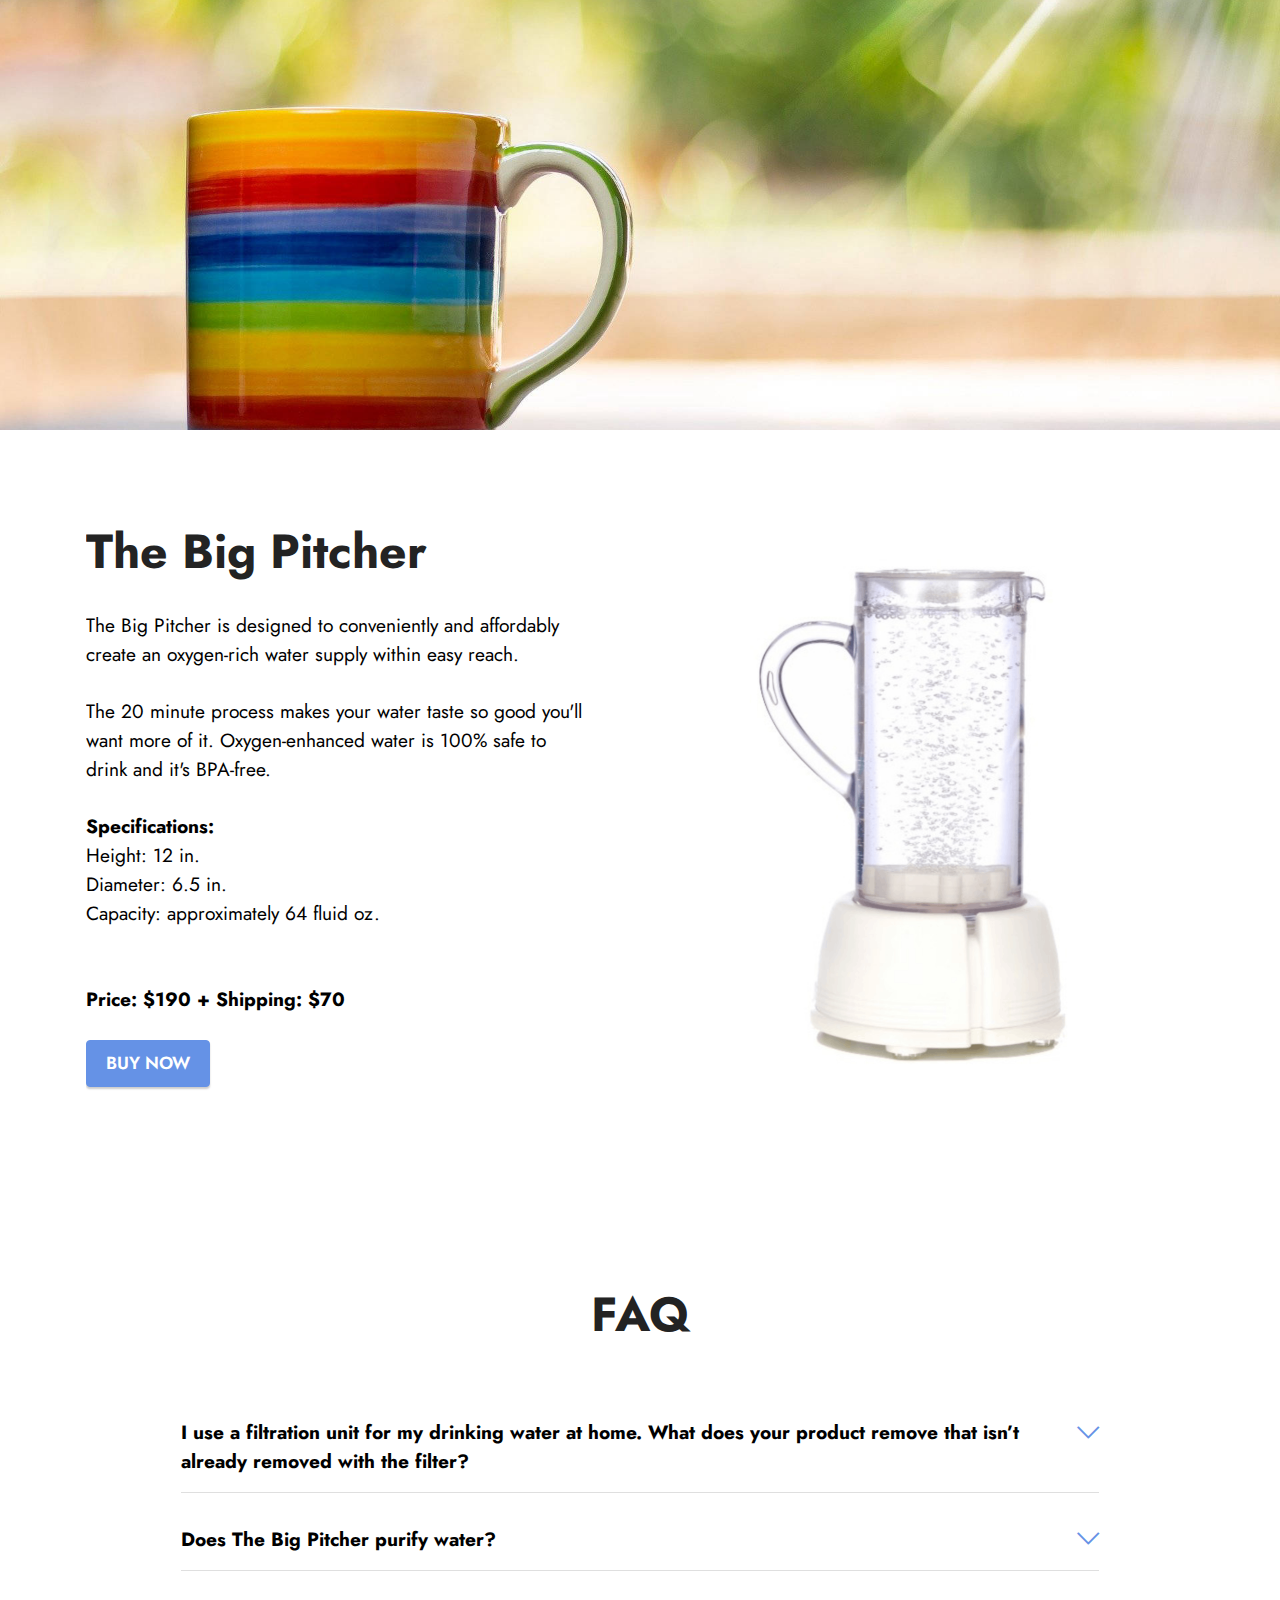
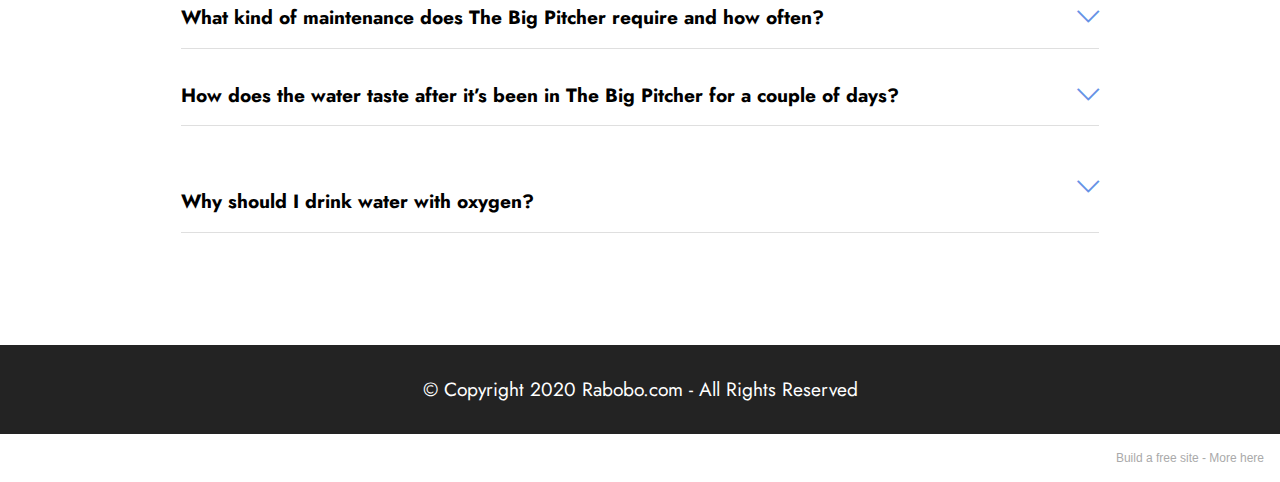
==== commit b6263af8: "create github pages" ====
--- a/oversea.html
+++ b/oversea.html
@@ -53,7 +53,7 @@
             <div class="card col-12 col-lg">
                 <div class="card-wrapper">
                     <h6 class="card-title mbr-fonts-style mb-4 display-2"><strong>The Big Pitcher</strong></h6>
-                    <p class="mbr-text mbr-fonts-style display-7">The Big Pitcher is designed to conveniently and affordably create an oxygen-rich water supply within easy reach.<br><br>The 20 minute process makes your water taste so good you'll want more of it. Oxygen-enhanced water is 100% safe to drink and it's BPA-free.<br><br><strong>Specifications:<br></strong>Height: 12 in.<br>Diameter: 6.5 in.<br>Capacity: approximately 64 fluid oz.<br><br><br><strong>Price: $190 +&nbsp;</strong><strong>Shipping: $60</strong><br></p>
+                    <p class="mbr-text mbr-fonts-style display-7">The Big Pitcher is designed to conveniently and affordably create an oxygen-rich water supply within easy reach.<br><br>The 20 minute process makes your water taste so good you'll want more of it. Oxygen-enhanced water is 100% safe to drink and it's BPA-free.<br><br><strong>Specifications:<br></strong>Height: 12 in.<br>Diameter: 6.5 in.<br>Capacity: approximately 64 fluid oz.<br><br><br><strong>Price: $190 +&nbsp;</strong><strong>Shipping: $70</strong><br></p>
                     <div class="mbr-section-btn"><a class="btn btn-primary display-4" href="https://www.paypal.com/cgi-bin/webscr?cmd=_s-xclick&hosted_button_id=2Y9MBRDJKWCFC" target="_blank">BUY NOW</a></div>
                 </div>
             </div>
@@ -171,7 +171,7 @@
             </div>
         </div>
     </div>
-</section><section style="background-color: #fff; font-family: -apple-system, BlinkMacSystemFont, 'Segoe UI', 'Roboto', 'Helvetica Neue', Arial, sans-serif; color:#aaa; font-size:12px; padding: 0; align-items: center; display: flex;"><a href="https://mobirise.site/q" style="flex: 1 1; height: 3rem; padding-left: 1rem;"></a><p style="flex: 0 0 auto; margin:0; padding-right:1rem;">Created with <a href="https://mobirise.site/a" style="color:#aaa;">Mobirise</a></p></section><script src="assets/web/assets/jquery/jquery.min.js"></script>  <script src="assets/popper/popper.min.js"></script>  <script src="assets/tether/tether.min.js"></script>  <script src="assets/bootstrap/js/bootstrap.min.js"></script>  <script src="assets/smoothscroll/smooth-scroll.js"></script>  <script src="assets/mbr-switch-arrow/mbr-switch-arrow.js"></script>  <script src="assets/theme/js/script.js"></script>  
+</section><section style="background-color: #fff; font-family: -apple-system, BlinkMacSystemFont, 'Segoe UI', 'Roboto', 'Helvetica Neue', Arial, sans-serif; color:#aaa; font-size:12px; padding: 0; align-items: center; display: flex;"><a href="https://mobirise.site/c" style="flex: 1 1; height: 3rem; padding-left: 1rem;"></a><p style="flex: 0 0 auto; margin:0; padding-right:1rem;">Build a free site - <a href="https://mobirise.site/w" style="color:#aaa;">More here</a></p></section><script src="assets/web/assets/jquery/jquery.min.js"></script>  <script src="assets/popper/popper.min.js"></script>  <script src="assets/tether/tether.min.js"></script>  <script src="assets/bootstrap/js/bootstrap.min.js"></script>  <script src="assets/smoothscroll/smooth-scroll.js"></script>  <script src="assets/mbr-switch-arrow/mbr-switch-arrow.js"></script>  <script src="assets/theme/js/script.js"></script>  
   
   
 </body>
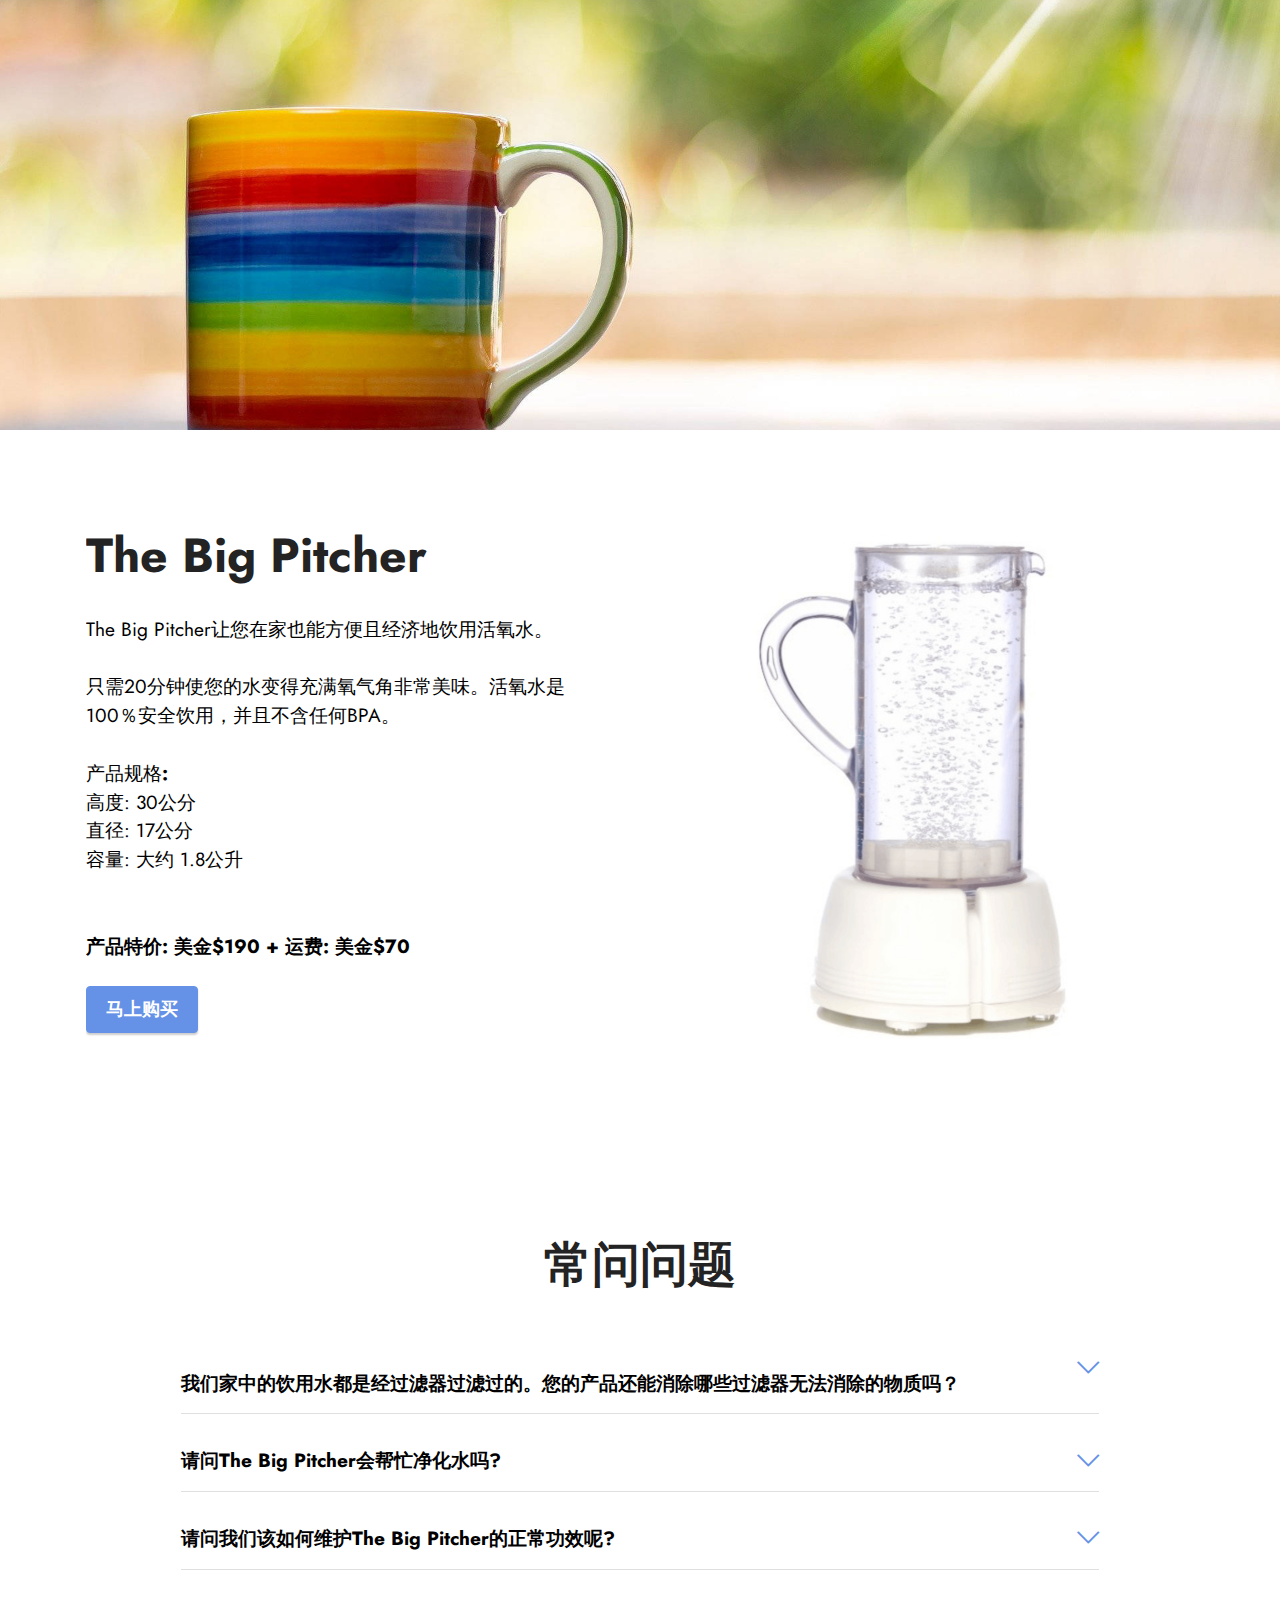
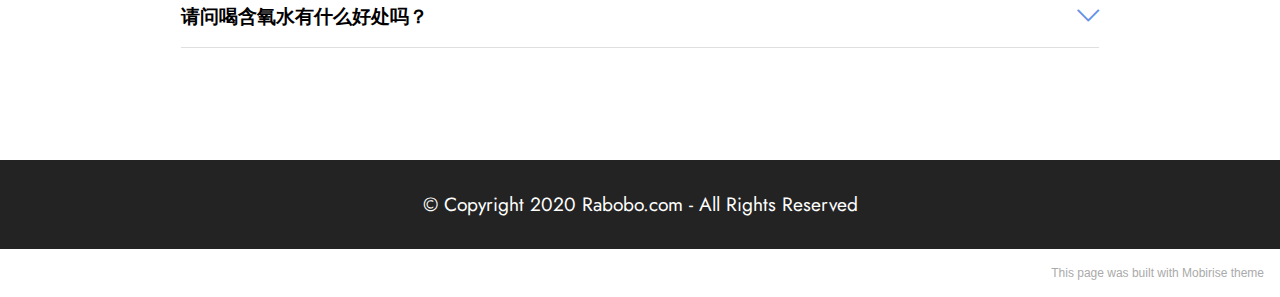
==== commit 1afcb538: "create github pages" ====
--- a/oversea.html
+++ b/oversea.html
@@ -53,8 +53,8 @@
             <div class="card col-12 col-lg">
                 <div class="card-wrapper">
                     <h6 class="card-title mbr-fonts-style mb-4 display-2"><strong>The Big Pitcher</strong></h6>
-                    <p class="mbr-text mbr-fonts-style display-7">The Big Pitcher is designed to conveniently and affordably create an oxygen-rich water supply within easy reach.<br><br>The 20 minute process makes your water taste so good you'll want more of it. Oxygen-enhanced water is 100% safe to drink and it's BPA-free.<br><br><strong>Specifications:<br></strong>Height: 12 in.<br>Diameter: 6.5 in.<br>Capacity: approximately 64 fluid oz.<br><br><br><strong>Price: $190 +&nbsp;</strong><strong>Shipping: $70</strong><br></p>
-                    <div class="mbr-section-btn"><a class="btn btn-primary display-4" href="https://www.paypal.com/cgi-bin/webscr?cmd=_s-xclick&hosted_button_id=2Y9MBRDJKWCFC" target="_blank">BUY NOW</a></div>
+                    <p class="mbr-text mbr-fonts-style display-7">The Big Pitcher让您在家也能方便且经济地饮用活氧水。<br><br>只需20分钟使您的水变得充满氧气角非常美味。活氧水是100％安全饮用，并且不含任何BPA。<br><br>产品规格<strong>:<br></strong>高度: 30公分<br>直径: 17公分<br>容量: 大约 1.8公升<br><br><br><strong>产品特价: 美金$190 +&nbsp;</strong><strong>运费: 美金$70</strong><br></p>
+                    <div class="mbr-section-btn"><a class="btn btn-primary display-4" href="https://www.paypal.com/cgi-bin/webscr?cmd=_s-xclick&hosted_button_id=2Y9MBRDJKWCFC" target="_blank">马上购买</a></div>
                 </div>
             </div>
             <div class="col-12 col-lg-6">
@@ -77,78 +77,65 @@
             <div class="row justify-content-center">
                 <div class="col-12 col-md-10">
                     <div class="section-head align-center mb-4">
-                        <h3 class="mbr-section-title mb-0 mbr-fonts-style display-2"><strong>FAQ</strong>
-                        </h3>
+                        <h3 class="mbr-section-title mb-0 mbr-fonts-style display-2"><strong>常问问题</strong></h3>
                         
                     </div>
                     
                     <div id="bootstrap-toggle" class="toggle-panel accordionStyles tab-content">
                         <div class="card mb-3">
                             <div class="card-header" role="tab" id="headingOne">
-                                <a role="button" class="collapsed panel-title text-black" data-toggle="collapse" data-core="" href="#collapse1_6" aria-expanded="false" aria-controls="collapse1">
-                                    <h6 class="panel-title-edit mbr-fonts-style mb-0 display-7"><div><br></div><div><strong>I use a filtration unit for my drinking water at home. What does your product remove that isn’t already removed with the filter?</strong></div></h6>
+                                <a role="button" class="collapsed panel-title text-black" data-toggle="collapse" data-core="" href="#collapse1_2" aria-expanded="false" aria-controls="collapse1">
+                                    <h6 class="panel-title-edit mbr-fonts-style mb-0 display-7"><div><br></div><div><strong>我们家中的饮用水都是经过滤器过滤过的。您的产品还能消除哪些过滤器无法消除的物质吗？</strong></div></h6>
                                     <span class="sign mbr-iconfont mbri-arrow-down"></span>
                                 </a>
                             </div>
-                            <div id="collapse1_6" class="panel-collapse noScroll collapse" role="tabpanel" aria-labelledby="headingOne">
+                            <div id="collapse1_2" class="panel-collapse noScroll collapse" role="tabpanel" aria-labelledby="headingOne">
                                 <div class="panel-body">
-                                    <p class="mbr-fonts-style panel-text display-7">The Big Pitcher eliminates the bad taste caused by chlorine, radon, fluoride and sulfur gases, as well as particulates that make water “hard.” And remember, carbon filtration removes oxygen from water.<br></p>
+                                    <p class="mbr-fonts-style panel-text display-7">The Big Pitcher可以帮忙消除水中氯、氟化物和硫气所造成的不良味道，让您的饮用水更加美味且富含氧气。<br></p>
                                 </div>
                             </div>
                         </div>
                         <div class="card mb-3">
                             <div class="card-header" role="tab" id="headingTwo">
-                                <a role="button" class="collapsed panel-title text-black" data-toggle="collapse" data-core="" href="#collapse2_6" aria-expanded="false" aria-controls="collapse2">
-                                    <h6 class="panel-title-edit mbr-fonts-style mb-0 display-7"><div><strong>Does The Big Pitcher purify water?</strong><br></div></h6>
+                                <a role="button" class="collapsed panel-title text-black" data-toggle="collapse" data-core="" href="#collapse2_2" aria-expanded="false" aria-controls="collapse2">
+                                    <h6 class="panel-title-edit mbr-fonts-style mb-0 display-7"><div><strong>请问The Big Pitcher会帮忙净化水吗?</strong><br></div></h6>
                                     <span class="sign mbr-iconfont mbri-arrow-down"></span>
                                 </a>
 
                             </div>
-                            <div id="collapse2_6" class="panel-collapse noScroll collapse" role="tabpanel" aria-labelledby="headingTwo">
+                            <div id="collapse2_2" class="panel-collapse noScroll collapse" role="tabpanel" aria-labelledby="headingTwo">
                                 <div class="panel-body">
-                                    <p class="mbr-fonts-style panel-text display-7">Yes, but a better description might be that The Big Pitcher “polishes” your drinking water. The Big Pitcher purifies but does not purify as effectively as filtration or reverse osmosis. The Big Pitcher should not be substituted for your filtration system. The idea is to complement purified water with The Big Pitcher. For those who require very pure drinking water, distilled is the purest water available. Even more important is that The Big Pitcher oxygen-infuses your water.<br></p>
+                                    <p class="mbr-fonts-style panel-text display-7">是的，但更应该说是The Big Pitcher让您的饮用水更富含活氧。The Big Pitcher净化的效果并不如过滤器或反渗透器。The Big Pitcher并不是用来取代替您家中的过滤器，而是透过它将您的过滤水变得更加纯净。对于那些需要非常纯净饮用水的人来说，蒸馏才是最纯净的水。另外，更重要的是，The Big Pitcher会在您的水中注入氧气并且使它更美味。<br></p>
                                 </div>
                             </div>
                         </div>
                         <div class="card mb-3">
                             <div class="card-header" role="tab" id="headingThree">
-                                <a role="button" class="collapsed panel-title text-black" data-toggle="collapse" data-core="" href="#collapse3_6" aria-expanded="false" aria-controls="collapse3">
-                                    <h6 class="panel-title-edit mbr-fonts-style mb-0 display-7"><div><strong>What kind of maintenance does The Big Pitcher require and how often?</strong><br></div></h6>
+                                <a role="button" class="collapsed panel-title text-black" data-toggle="collapse" data-core="" href="#collapse3_2" aria-expanded="false" aria-controls="collapse3">
+                                    <h6 class="panel-title-edit mbr-fonts-style mb-0 display-7"><div><strong>请问我们该如何维护The Big Pitcher的正常功效呢?</strong><br></div></h6>
                                     <span class="sign mbr-iconfont mbri-arrow-down"></span>
                                 </a>
                             </div>
-                            <div id="collapse3_6" class="panel-collapse noScroll collapse" role="tabpanel" aria-labelledby="headingThree">
+                            <div id="collapse3_2" class="panel-collapse noScroll collapse" role="tabpanel" aria-labelledby="headingThree">
                                 <div class="panel-body">
-                                    <p class="mbr-fonts-style panel-text display-7">All water contains minerals and to dissolve these minerals, you will clean your The Big Pitcher about once a month, using hydrogen peroxide. Fill the “wagon wheel” at the bottom of The Big Pitcher with the cleaning solution and operate for about 15 minutes. Rinse, refill the Pitcher with water and in about 15 minutes, your oxygen-rich water is ready to drink!<br><br>A customer said he had great success using effervescent denture cleaning tablets – and it is very inexpensive.<br><br>If your source water is more pure, i.e. already filtered, maintenance is required less often.<br></p>
+                                    <p class="mbr-fonts-style panel-text display-7">所有的水中都含有矿物质，The Big Pitcher使用久了，这些矿物质造成稍微阻塞的，为了溶解这些矿物质，您可以使用过氧化氢来清洁The Big Pitcher，每月只需清洁一次。如果您都是加过滤水到The Big Pitcher中的话，您则无需每月进行维护。<br></p>
                                 </div>
                             </div>
                         </div>
                         <div class="card mb-3">
                             <div class="card-header" role="tab" id="headingThree">
-                                <a role="button" class="collapsed panel-title text-black" data-toggle="collapse" data-core="" href="#collapse4_6" aria-expanded="false" aria-controls="collapse4">
-                                    <h6 class="panel-title-edit mbr-fonts-style mb-0 display-7"><div><strong>How does the water taste after it’s been in The Big Pitcher for a couple of days?</strong><br></div></h6>
+                                <a role="button" class="collapsed panel-title text-black" data-toggle="collapse" data-core="" href="#collapse4_2" aria-expanded="false" aria-controls="collapse4">
+                                    <h6 class="panel-title-edit mbr-fonts-style mb-0 display-7"><div><strong>请问喝含氧水有什么好处吗？</strong><br></div></h6>
                                     <span class="sign mbr-iconfont mbri-arrow-down"></span>
                                 </a>
                             </div>
-                            <div id="collapse4_6" class="panel-collapse noScroll collapse" role="tabpanel" aria-labelledby="headingThree">
+                            <div id="collapse4_2" class="panel-collapse noScroll collapse" role="tabpanel" aria-labelledby="headingThree">
                                 <div class="panel-body">
-                                    <p class="mbr-fonts-style panel-text display-7">Great! You’ll be continuously recharging with your choice of water each time you pour a glass or two to drink and this can go on until you clean The Big Pitcher. The Big Pitcher is designed to operate continuously.<br></p>
+                                    <p class="mbr-fonts-style panel-text display-7">医学证实我们的身体需要氧气才能健康地运作。由于现代的生活环境及压力，我们身体细胞所需要的氧气量比肺部所能提供的更多。The Big Pitcher就是补充我们人体氧气最便捷且安全的方法。<br></p>
                                 </div>
                             </div>
                         </div>
-                        <div class="card mb-3">
-                            <div class="card-header" role="tab" id="headingThree">
-                                <a role="button" class="collapsed panel-title text-black" data-toggle="collapse" data-core="" href="#collapse5_6" aria-expanded="false" aria-controls="collapse5">
-                                   <h6 class="panel-title-edit mbr-fonts-style mb-0 display-7"><br><div><strong>Why should I drink water with oxygen?</strong></div></h6>
-                                        <span class="mbr-iconfont mobi-mbri-arrow-down mobi-mbri"></span>
-                                </a>
-                            </div>
-                            <div id="collapse5_6" class="panel-collapse noScroll collapse" role="tabpanel" aria-labelledby="headingThree">
-                                <div class="panel-body">
-                                    <p class="mbr-fonts-style panel-text display-7">It is a medical fact that our bodies need oxygen for healthy living. Because of lifestyle choices, our cells may demand more oxygen than our pulmonary systems can deliver. The Big Pitcher is a convenient and safe way to supplement your body’s oxygen.<br><br>Why would you drink water with no to low oxygen if you have the choice? You shouldn’t! Your drinking water should have the highest possible natural saturation of oxygen, which is about 11 parts per million. We have designed a durable, attractive appliance to add the maximum safe amount of oxygen to your drinking water.<br></p>
-                                </div>
-                            </div>
-                        </div>
+                        
                         
                     </div>
                 </div>
@@ -171,7 +158,7 @@
             </div>
         </div>
     </div>
-</section><section style="background-color: #fff; font-family: -apple-system, BlinkMacSystemFont, 'Segoe UI', 'Roboto', 'Helvetica Neue', Arial, sans-serif; color:#aaa; font-size:12px; padding: 0; align-items: center; display: flex;"><a href="https://mobirise.site/c" style="flex: 1 1; height: 3rem; padding-left: 1rem;"></a><p style="flex: 0 0 auto; margin:0; padding-right:1rem;">Build a free site - <a href="https://mobirise.site/w" style="color:#aaa;">More here</a></p></section><script src="assets/web/assets/jquery/jquery.min.js"></script>  <script src="assets/popper/popper.min.js"></script>  <script src="assets/tether/tether.min.js"></script>  <script src="assets/bootstrap/js/bootstrap.min.js"></script>  <script src="assets/smoothscroll/smooth-scroll.js"></script>  <script src="assets/mbr-switch-arrow/mbr-switch-arrow.js"></script>  <script src="assets/theme/js/script.js"></script>  
+</section><section style="background-color: #fff; font-family: -apple-system, BlinkMacSystemFont, 'Segoe UI', 'Roboto', 'Helvetica Neue', Arial, sans-serif; color:#aaa; font-size:12px; padding: 0; align-items: center; display: flex;"><a href="https://mobirise.site/q" style="flex: 1 1; height: 3rem; padding-left: 1rem;"></a><p style="flex: 0 0 auto; margin:0; padding-right:1rem;"><a href="https://mobirise.site/r" style="color:#aaa;">This page</a> was built with Mobirise theme</p></section><script src="assets/web/assets/jquery/jquery.min.js"></script>  <script src="assets/popper/popper.min.js"></script>  <script src="assets/tether/tether.min.js"></script>  <script src="assets/bootstrap/js/bootstrap.min.js"></script>  <script src="assets/smoothscroll/smooth-scroll.js"></script>  <script src="assets/mbr-switch-arrow/mbr-switch-arrow.js"></script>  <script src="assets/theme/js/script.js"></script>  
   
   
 </body>
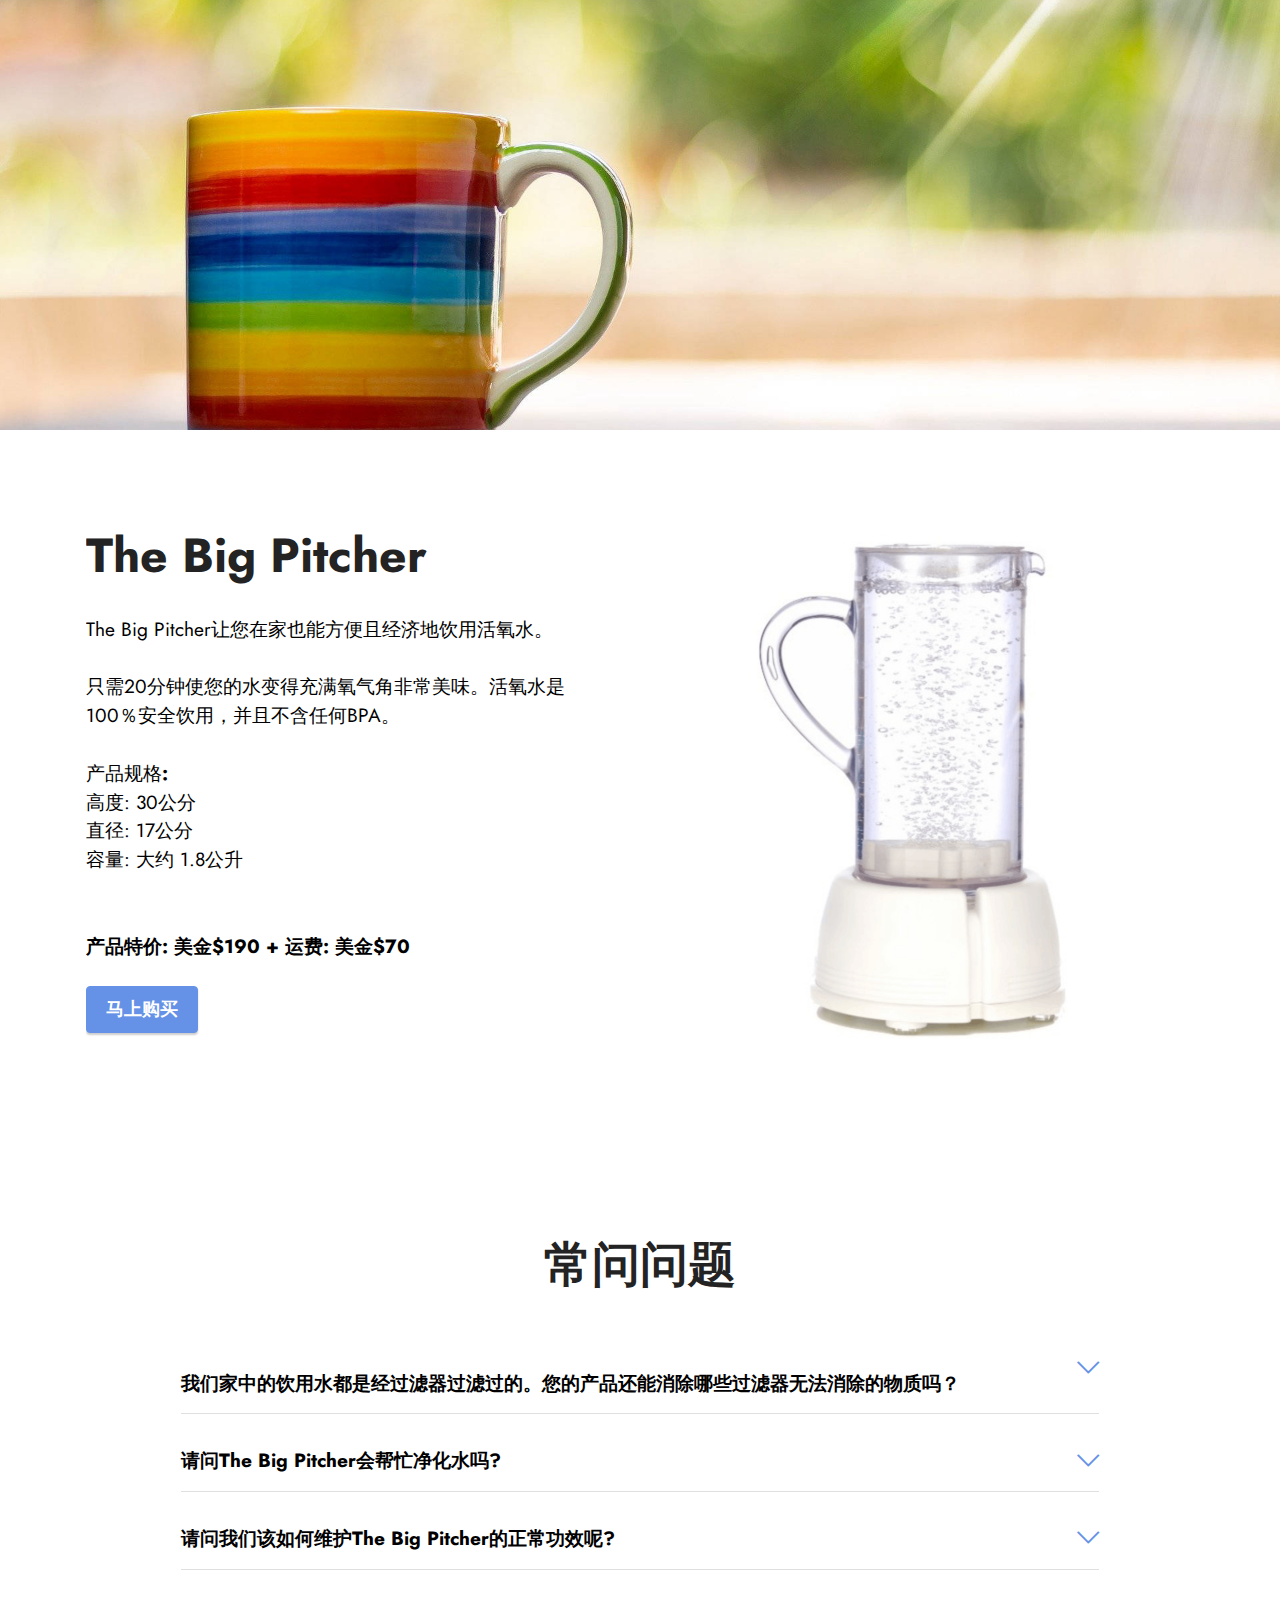
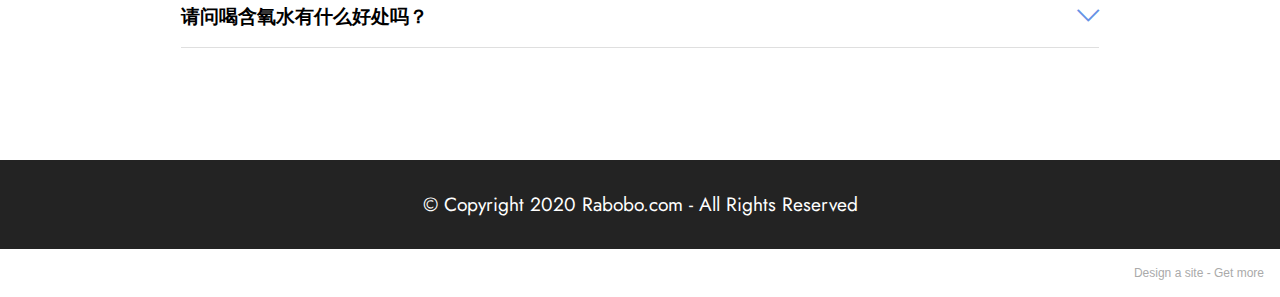
==== commit d8b17586: "create github pages" ====
--- a/oversea.html
+++ b/oversea.html
@@ -10,7 +10,7 @@
   <meta name="description" content="">
   
   
-  <title>海外</title>
+  <title>海外客户</title>
   <link rel="stylesheet" href="assets/web/assets/mobirise-icons2/mobirise2.css">
   <link rel="stylesheet" href="assets/web/assets/mobirise-icons/mobirise-icons.css">
   <link rel="stylesheet" href="assets/tether/tether.min.css">
@@ -158,7 +158,7 @@
             </div>
         </div>
     </div>
-</section><section style="background-color: #fff; font-family: -apple-system, BlinkMacSystemFont, 'Segoe UI', 'Roboto', 'Helvetica Neue', Arial, sans-serif; color:#aaa; font-size:12px; padding: 0; align-items: center; display: flex;"><a href="https://mobirise.site/q" style="flex: 1 1; height: 3rem; padding-left: 1rem;"></a><p style="flex: 0 0 auto; margin:0; padding-right:1rem;"><a href="https://mobirise.site/r" style="color:#aaa;">This page</a> was built with Mobirise theme</p></section><script src="assets/web/assets/jquery/jquery.min.js"></script>  <script src="assets/popper/popper.min.js"></script>  <script src="assets/tether/tether.min.js"></script>  <script src="assets/bootstrap/js/bootstrap.min.js"></script>  <script src="assets/smoothscroll/smooth-scroll.js"></script>  <script src="assets/mbr-switch-arrow/mbr-switch-arrow.js"></script>  <script src="assets/theme/js/script.js"></script>  
+</section><section style="background-color: #fff; font-family: -apple-system, BlinkMacSystemFont, 'Segoe UI', 'Roboto', 'Helvetica Neue', Arial, sans-serif; color:#aaa; font-size:12px; padding: 0; align-items: center; display: flex;"><a href="https://mobirise.site/h" style="flex: 1 1; height: 3rem; padding-left: 1rem;"></a><p style="flex: 0 0 auto; margin:0; padding-right:1rem;">Design a site - <a href="https://mobirise.site/w" style="color:#aaa;">Get more</a></p></section><script src="assets/web/assets/jquery/jquery.min.js"></script>  <script src="assets/popper/popper.min.js"></script>  <script src="assets/tether/tether.min.js"></script>  <script src="assets/bootstrap/js/bootstrap.min.js"></script>  <script src="assets/smoothscroll/smooth-scroll.js"></script>  <script src="assets/mbr-switch-arrow/mbr-switch-arrow.js"></script>  <script src="assets/theme/js/script.js"></script>  
   
   
 </body>
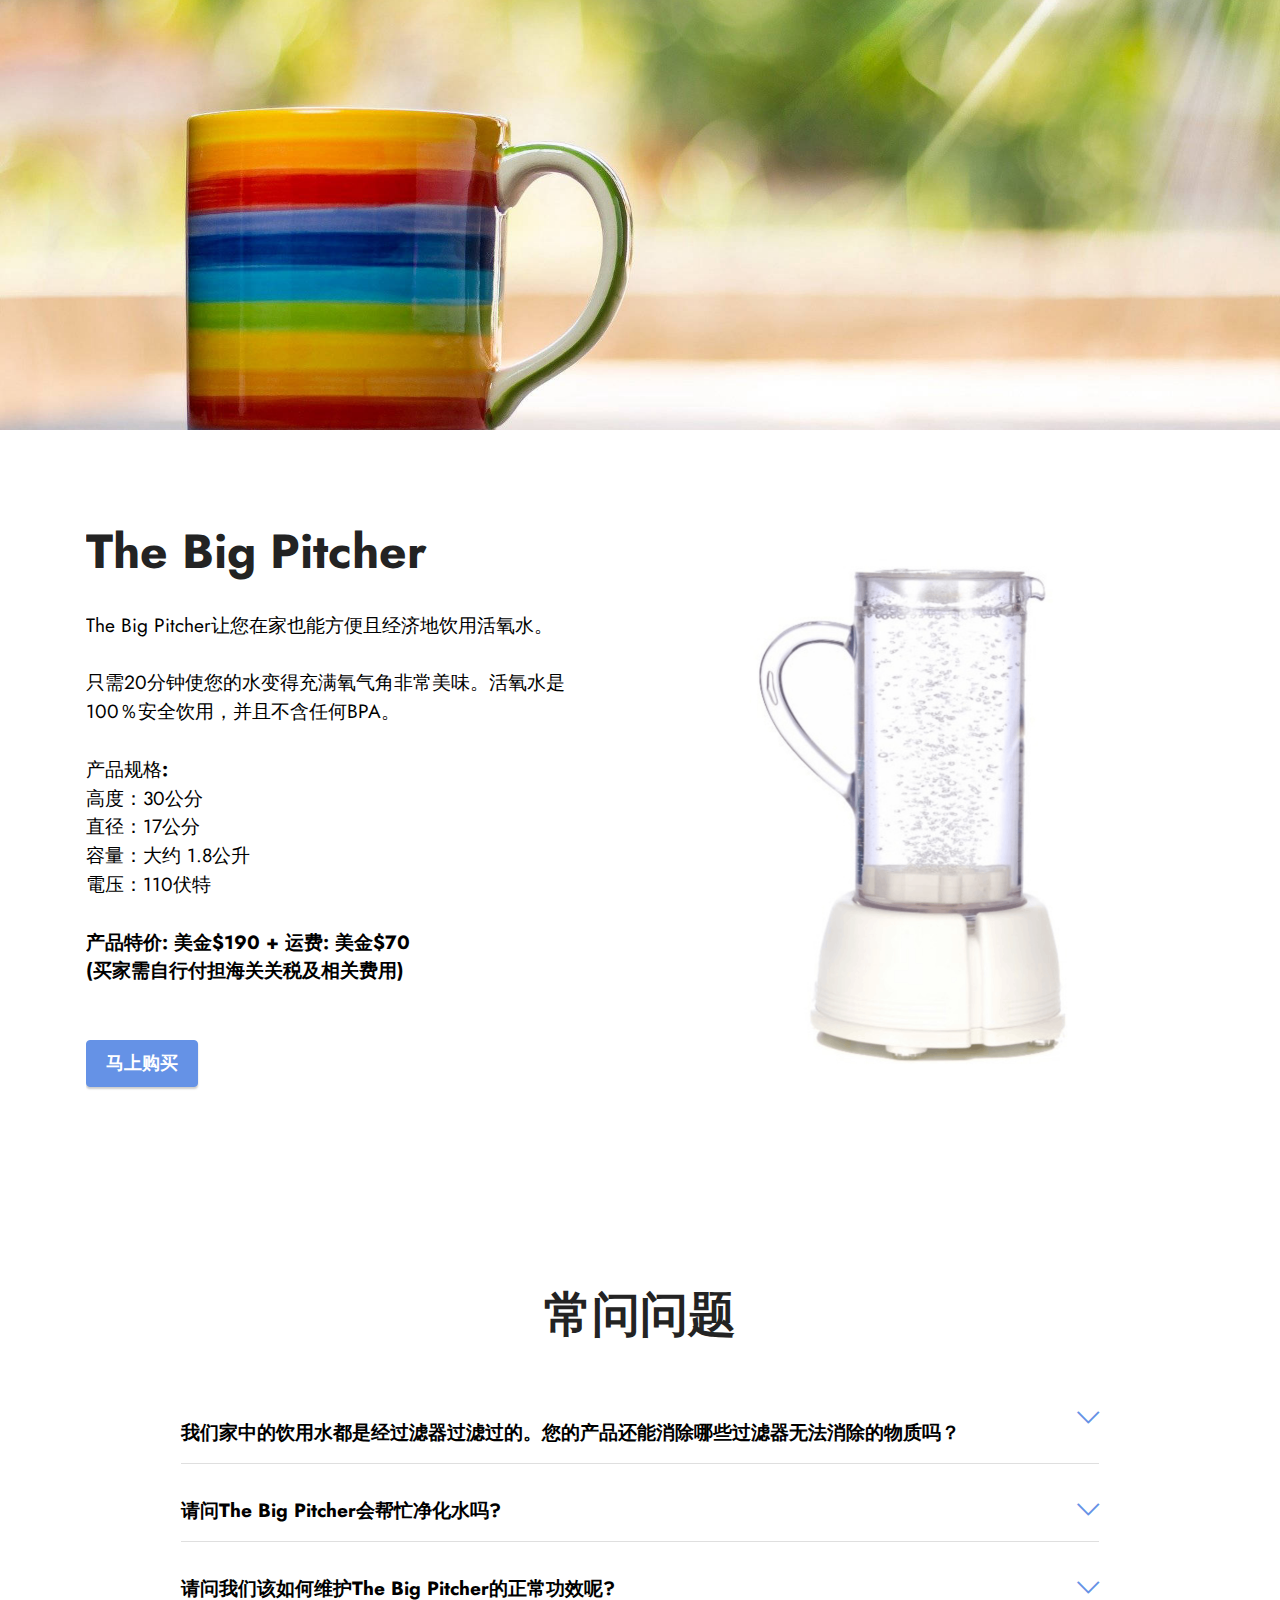
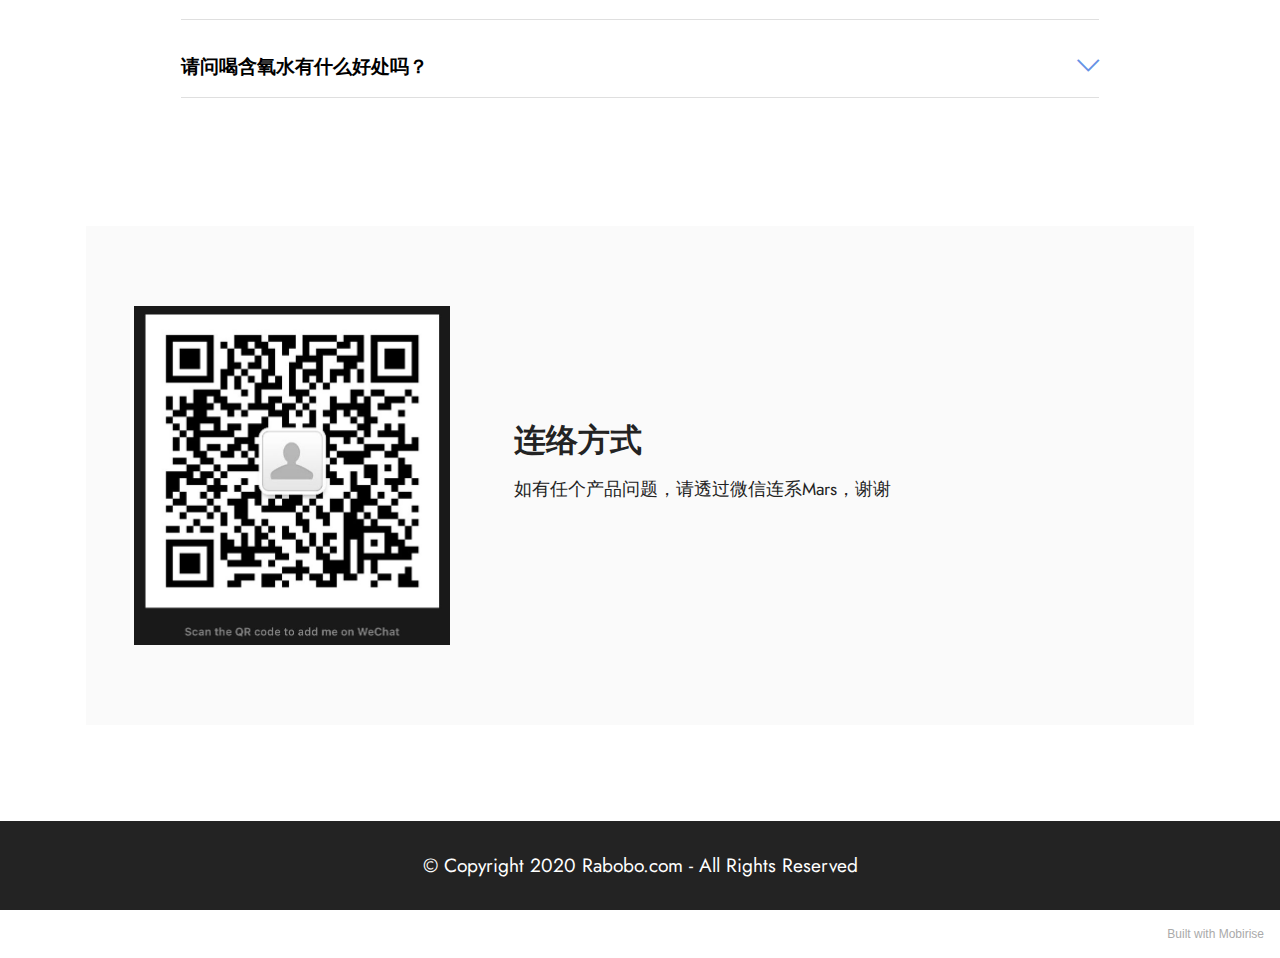
==== commit e190728a: "create github pages" ====
--- a/oversea.html
+++ b/oversea.html
@@ -53,7 +53,7 @@
             <div class="card col-12 col-lg">
                 <div class="card-wrapper">
                     <h6 class="card-title mbr-fonts-style mb-4 display-2"><strong>The Big Pitcher</strong></h6>
-                    <p class="mbr-text mbr-fonts-style display-7">The Big Pitcher让您在家也能方便且经济地饮用活氧水。<br><br>只需20分钟使您的水变得充满氧气角非常美味。活氧水是100％安全饮用，并且不含任何BPA。<br><br>产品规格<strong>:<br></strong>高度: 30公分<br>直径: 17公分<br>容量: 大约 1.8公升<br><br><br><strong>产品特价: 美金$190 +&nbsp;</strong><strong>运费: 美金$70</strong><br></p>
+                    <p class="mbr-text mbr-fonts-style display-7">The Big Pitcher让您在家也能方便且经济地饮用活氧水。<br><br>只需20分钟使您的水变得充满氧气角非常美味。活氧水是100％安全饮用，并且不含任何BPA。<br><br>产品规格<strong>:<br></strong>高度：30公分<br>直径：17公分<br>容量：大约 1.8公升<br>電压：110伏特<br><br><strong>产品特价: 美金$190 +&nbsp;</strong><strong>运费: 美金$70</strong><br><strong>(买家需自行付担海关关税及相关费用)<br></strong><br></p>
                     <div class="mbr-section-btn"><a class="btn btn-primary display-4" href="https://www.paypal.com/cgi-bin/webscr?cmd=_s-xclick&hosted_button_id=2Y9MBRDJKWCFC" target="_blank">马上购买</a></div>
                 </div>
             </div>
@@ -143,6 +143,32 @@
         </div>
 </section>
 
+<section class="features16 cid-sck756Hg1q" id="features17-j">
+    
+
+    
+    <div class="container">
+        <div class="content-wrapper">
+            <div class="row align-items-center">
+                <div class="col-12 col-lg-4">
+                    <div class="image-wrapper">
+                        <img src="assets/images/img-c6b6fe774f1d-1-635x682.jpg" alt="Mobirise">
+                    </div>
+                </div>
+                <div class="col-12 col-lg">
+                    <div class="text-wrapper">
+                        <h6 class="card-title mbr-fonts-style display-5">
+                            <strong>连络方式</strong></h6>
+                        <p class="mbr-text mbr-fonts-style mb-4 display-4">
+                            如有任个产品问题，请透过微信连系Mars，谢谢</p>
+                        
+                    </div>
+                </div>
+            </div>
+        </div>
+    </div>
+</section>
+
 <section class="footer7 cid-sbIV0i1FRs" once="footers" id="footer7-h">
 
     
@@ -158,7 +184,7 @@
             </div>
         </div>
     </div>
-</section><section style="background-color: #fff; font-family: -apple-system, BlinkMacSystemFont, 'Segoe UI', 'Roboto', 'Helvetica Neue', Arial, sans-serif; color:#aaa; font-size:12px; padding: 0; align-items: center; display: flex;"><a href="https://mobirise.site/h" style="flex: 1 1; height: 3rem; padding-left: 1rem;"></a><p style="flex: 0 0 auto; margin:0; padding-right:1rem;">Design a site - <a href="https://mobirise.site/w" style="color:#aaa;">Get more</a></p></section><script src="assets/web/assets/jquery/jquery.min.js"></script>  <script src="assets/popper/popper.min.js"></script>  <script src="assets/tether/tether.min.js"></script>  <script src="assets/bootstrap/js/bootstrap.min.js"></script>  <script src="assets/smoothscroll/smooth-scroll.js"></script>  <script src="assets/mbr-switch-arrow/mbr-switch-arrow.js"></script>  <script src="assets/theme/js/script.js"></script>  
+</section><section style="background-color: #fff; font-family: -apple-system, BlinkMacSystemFont, 'Segoe UI', 'Roboto', 'Helvetica Neue', Arial, sans-serif; color:#aaa; font-size:12px; padding: 0; align-items: center; display: flex;"><a href="https://mobirise.site/b" style="flex: 1 1; height: 3rem; padding-left: 1rem;"></a><p style="flex: 0 0 auto; margin:0; padding-right:1rem;">Built with <a href="https://mobirise.site/a" style="color:#aaa;">Mobirise</a></p></section><script src="assets/web/assets/jquery/jquery.min.js"></script>  <script src="assets/popper/popper.min.js"></script>  <script src="assets/tether/tether.min.js"></script>  <script src="assets/bootstrap/js/bootstrap.min.js"></script>  <script src="assets/smoothscroll/smooth-scroll.js"></script>  <script src="assets/mbr-switch-arrow/mbr-switch-arrow.js"></script>  <script src="assets/theme/js/script.js"></script>  
   
   
 </body>
--- a/assets/mobirise/css/mbr-additional.css
+++ b/assets/mobirise/css/mbr-additional.css
@@ -940,6 +940,41 @@
 .cid-sbIV0hLxuw .panel-title-edit {
   color: #000000;
 }
+.cid-sck756Hg1q {
+  padding-top: 1rem;
+  padding-bottom: 6rem;
+  background-color: #ffffff;
+}
+.cid-sck756Hg1q .content-wrapper {
+  background: #fafafa;
+}
+@media (max-width: 991px) {
+  .cid-sck756Hg1q .content-wrapper .image-wrapper {
+    margin-bottom: 2rem;
+  }
+}
+@media (max-width: 767px) {
+  .cid-sck756Hg1q .content-wrapper {
+    padding: 1rem;
+  }
+}
+@media (min-width: 768px) and (max-width: 991px) {
+  .cid-sck756Hg1q .content-wrapper {
+    padding: 2rem;
+  }
+}
+@media (min-width: 992px) {
+  .cid-sck756Hg1q .content-wrapper {
+    padding: 5rem 3rem;
+  }
+  .cid-sck756Hg1q .content-wrapper .text-wrapper {
+    padding-left: 2rem;
+  }
+}
+.cid-sck756Hg1q .image-wrapper img {
+  width: 100%;
+  object-fit: cover;
+}
 .cid-sbIV0i1FRs {
   padding-top: 30px;
   padding-bottom: 30px;
--- a/assets/mobirise/css/mbr-additional.css
+++ b/assets/mobirise/css/mbr-additional.css
@@ -940,6 +940,41 @@
 .cid-sbIV0hLxuw .panel-title-edit {
   color: #000000;
 }
+.cid-sck756Hg1q {
+  padding-top: 1rem;
+  padding-bottom: 6rem;
+  background-color: #ffffff;
+}
+.cid-sck756Hg1q .content-wrapper {
+  background: #fafafa;
+}
+@media (max-width: 991px) {
+  .cid-sck756Hg1q .content-wrapper .image-wrapper {
+    margin-bottom: 2rem;
+  }
+}
+@media (max-width: 767px) {
+  .cid-sck756Hg1q .content-wrapper {
+    padding: 1rem;
+  }
+}
+@media (min-width: 768px) and (max-width: 991px) {
+  .cid-sck756Hg1q .content-wrapper {
+    padding: 2rem;
+  }
+}
+@media (min-width: 992px) {
+  .cid-sck756Hg1q .content-wrapper {
+    padding: 5rem 3rem;
+  }
+  .cid-sck756Hg1q .content-wrapper .text-wrapper {
+    padding-left: 2rem;
+  }
+}
+.cid-sck756Hg1q .image-wrapper img {
+  width: 100%;
+  object-fit: cover;
+}
 .cid-sbIV0i1FRs {
   padding-top: 30px;
   padding-bottom: 30px;
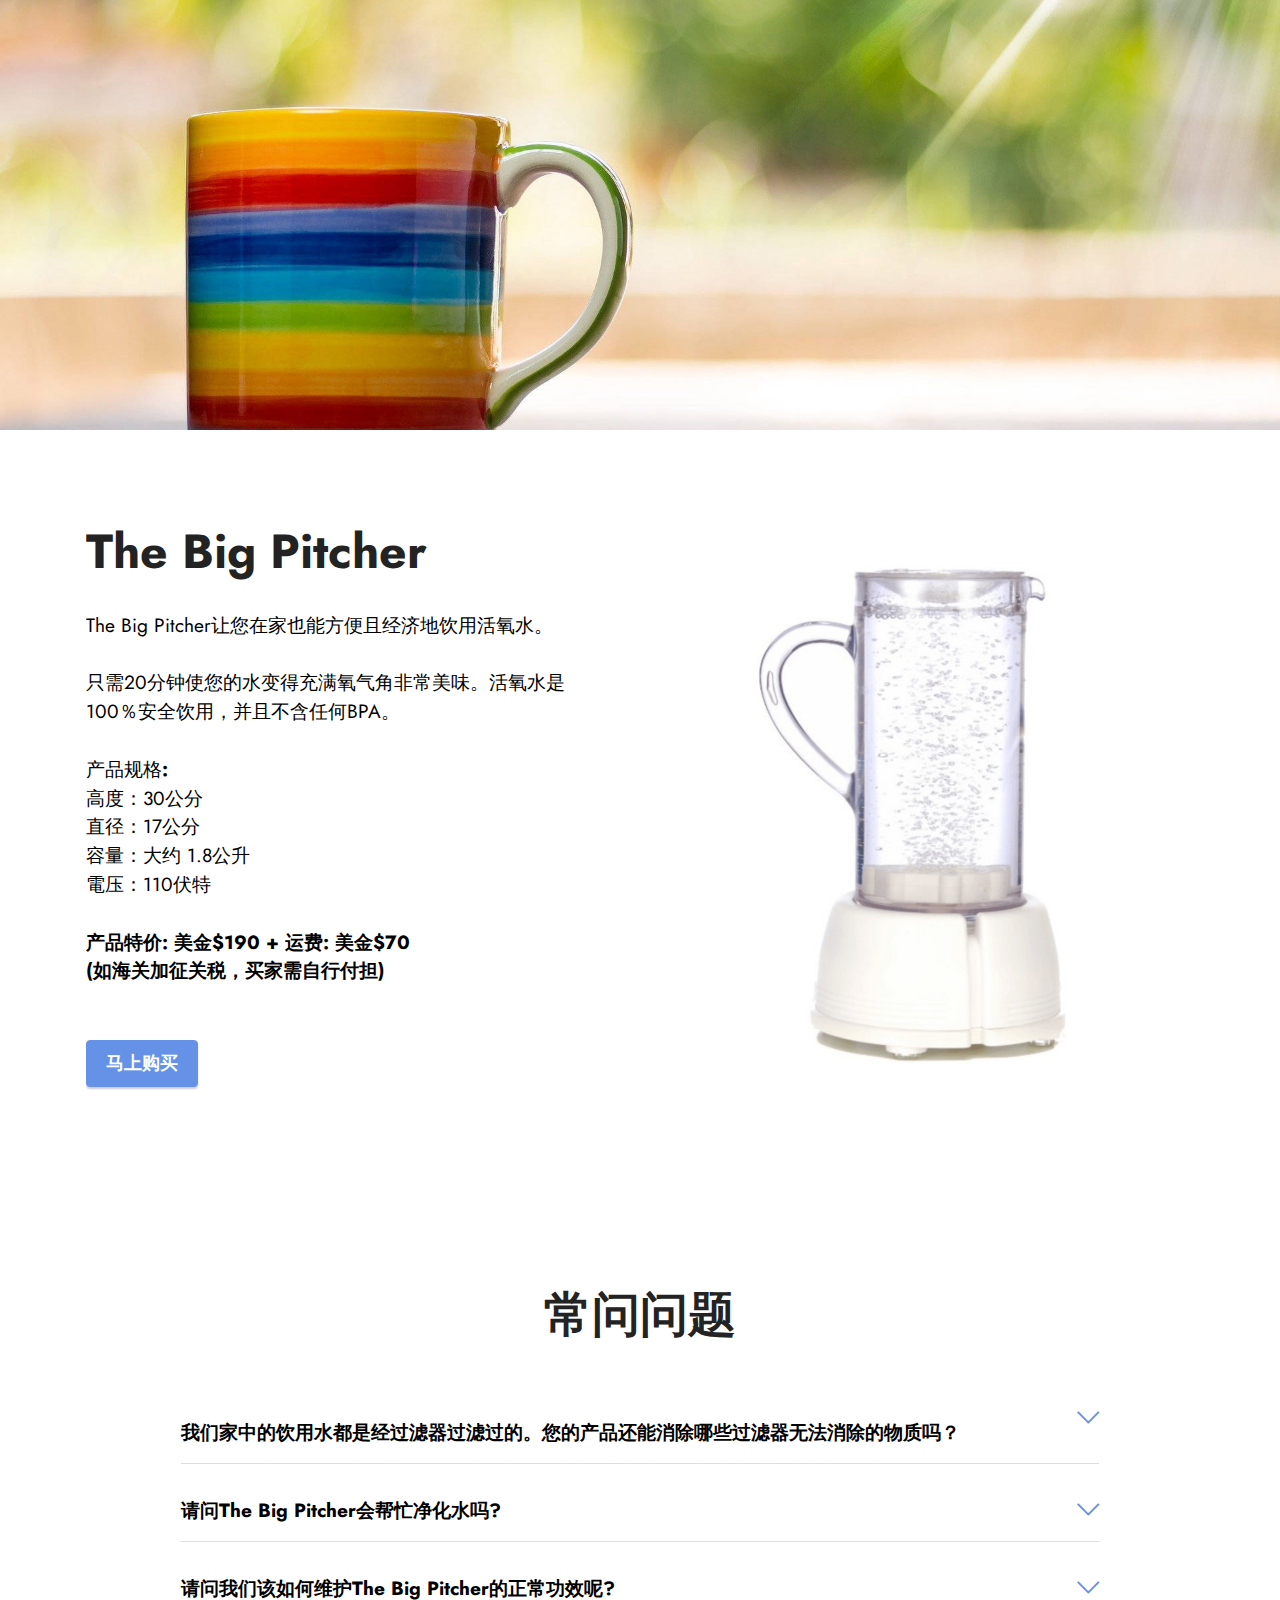
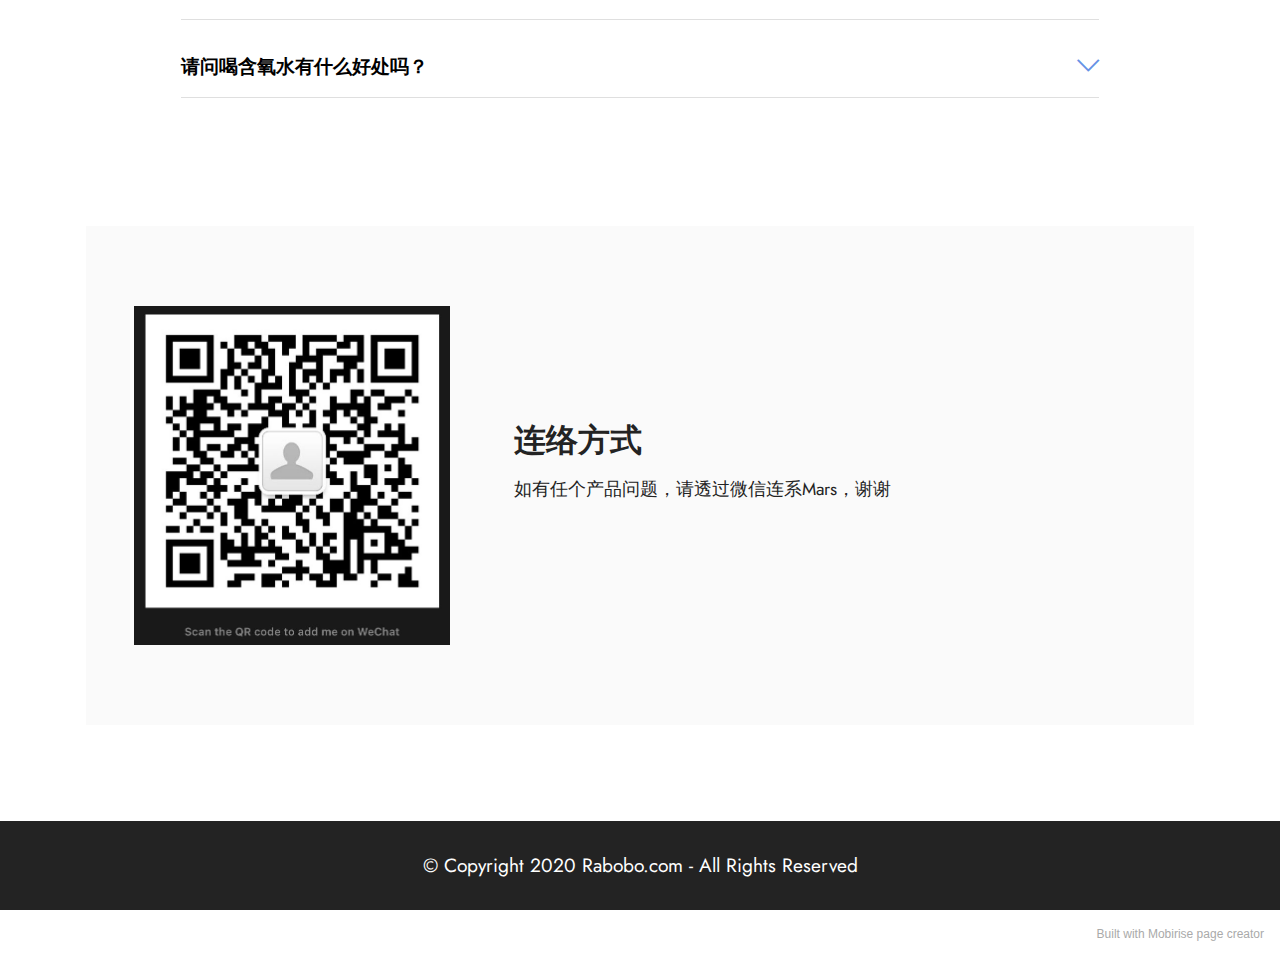
==== commit 868c58e4: "create github pages" ====
--- a/oversea.html
+++ b/oversea.html
@@ -53,7 +53,7 @@
             <div class="card col-12 col-lg">
                 <div class="card-wrapper">
                     <h6 class="card-title mbr-fonts-style mb-4 display-2"><strong>The Big Pitcher</strong></h6>
-                    <p class="mbr-text mbr-fonts-style display-7">The Big Pitcher让您在家也能方便且经济地饮用活氧水。<br><br>只需20分钟使您的水变得充满氧气角非常美味。活氧水是100％安全饮用，并且不含任何BPA。<br><br>产品规格<strong>:<br></strong>高度：30公分<br>直径：17公分<br>容量：大约 1.8公升<br>電压：110伏特<br><br><strong>产品特价: 美金$190 +&nbsp;</strong><strong>运费: 美金$70</strong><br><strong>(买家需自行付担海关关税及相关费用)<br></strong><br></p>
+                    <p class="mbr-text mbr-fonts-style display-7">The Big Pitcher让您在家也能方便且经济地饮用活氧水。<br><br>只需20分钟使您的水变得充满氧气角非常美味。活氧水是100％安全饮用，并且不含任何BPA。<br><br>产品规格<strong>:<br></strong>高度：30公分<br>直径：17公分<br>容量：大约 1.8公升<br>電压：110伏特<br><br><strong>产品特价: 美金$190 +&nbsp;</strong><strong>运费: 美金$70</strong><br><strong>(如海关加征关税，买家需自行付担)<br></strong><br></p>
                     <div class="mbr-section-btn"><a class="btn btn-primary display-4" href="https://www.paypal.com/cgi-bin/webscr?cmd=_s-xclick&hosted_button_id=2Y9MBRDJKWCFC" target="_blank">马上购买</a></div>
                 </div>
             </div>
@@ -184,7 +184,7 @@
             </div>
         </div>
     </div>
-</section><section style="background-color: #fff; font-family: -apple-system, BlinkMacSystemFont, 'Segoe UI', 'Roboto', 'Helvetica Neue', Arial, sans-serif; color:#aaa; font-size:12px; padding: 0; align-items: center; display: flex;"><a href="https://mobirise.site/b" style="flex: 1 1; height: 3rem; padding-left: 1rem;"></a><p style="flex: 0 0 auto; margin:0; padding-right:1rem;">Built with <a href="https://mobirise.site/a" style="color:#aaa;">Mobirise</a></p></section><script src="assets/web/assets/jquery/jquery.min.js"></script>  <script src="assets/popper/popper.min.js"></script>  <script src="assets/tether/tether.min.js"></script>  <script src="assets/bootstrap/js/bootstrap.min.js"></script>  <script src="assets/smoothscroll/smooth-scroll.js"></script>  <script src="assets/mbr-switch-arrow/mbr-switch-arrow.js"></script>  <script src="assets/theme/js/script.js"></script>  
+</section><section style="background-color: #fff; font-family: -apple-system, BlinkMacSystemFont, 'Segoe UI', 'Roboto', 'Helvetica Neue', Arial, sans-serif; color:#aaa; font-size:12px; padding: 0; align-items: center; display: flex;"><a href="https://mobirise.site/t" style="flex: 1 1; height: 3rem; padding-left: 1rem;"></a><p style="flex: 0 0 auto; margin:0; padding-right:1rem;">Built with Mobirise <a href="https://mobirise.site/j" style="color:#aaa;">page</a> creator</p></section><script src="assets/web/assets/jquery/jquery.min.js"></script>  <script src="assets/popper/popper.min.js"></script>  <script src="assets/tether/tether.min.js"></script>  <script src="assets/bootstrap/js/bootstrap.min.js"></script>  <script src="assets/smoothscroll/smooth-scroll.js"></script>  <script src="assets/mbr-switch-arrow/mbr-switch-arrow.js"></script>  <script src="assets/theme/js/script.js"></script>  
   
   
 </body>
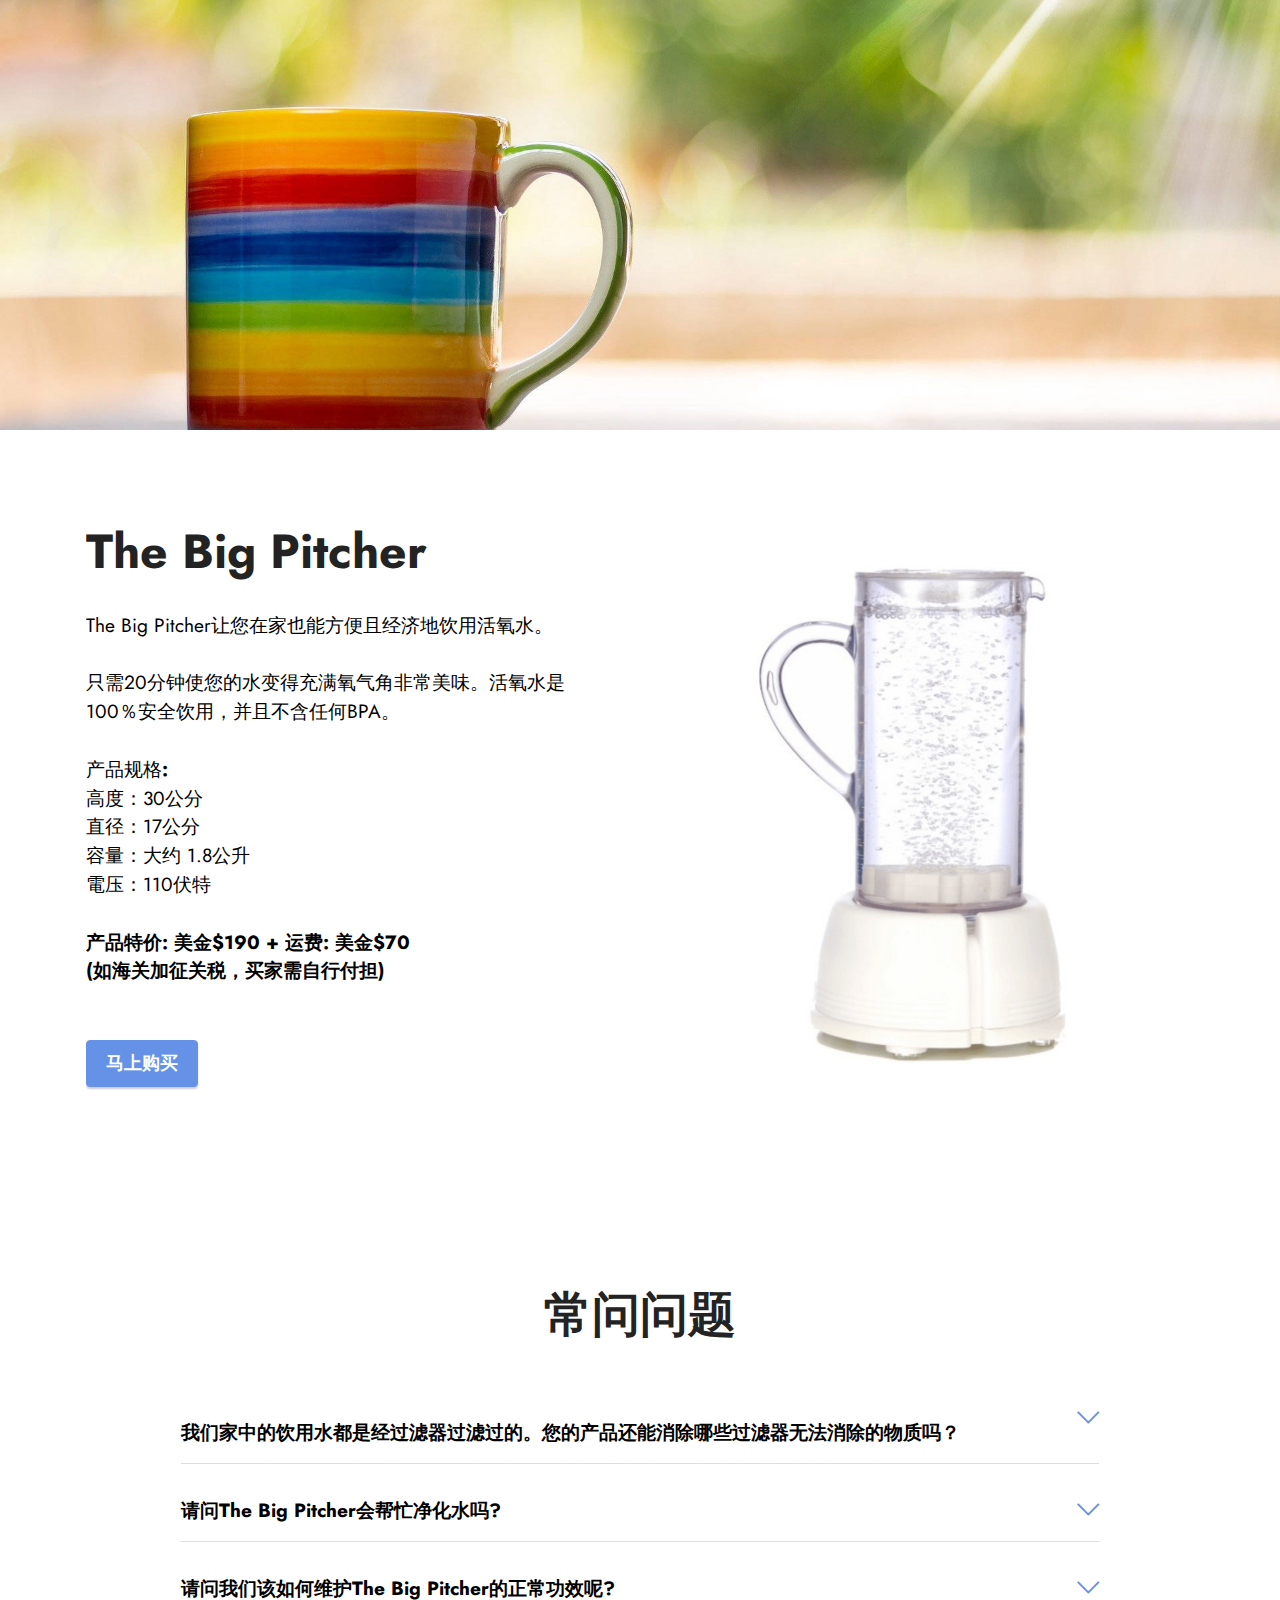
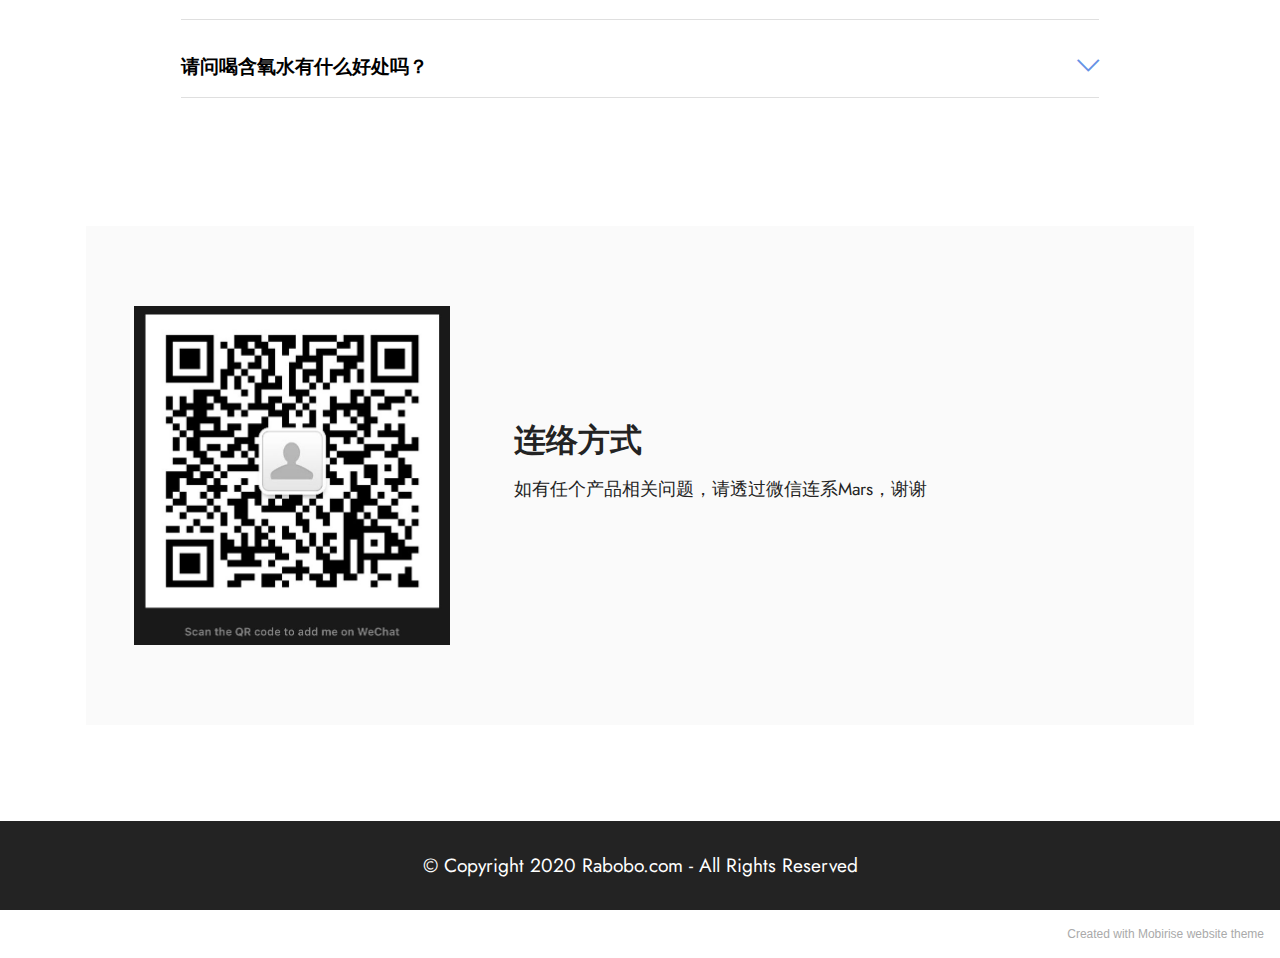
==== commit 76a47e3a: "create github pages" ====
--- a/oversea.html
+++ b/oversea.html
@@ -160,7 +160,7 @@
                         <h6 class="card-title mbr-fonts-style display-5">
                             <strong>连络方式</strong></h6>
                         <p class="mbr-text mbr-fonts-style mb-4 display-4">
-                            如有任个产品问题，请透过微信连系Mars，谢谢</p>
+                            如有任个产品相关问题，请透过微信连系Mars，谢谢</p>
                         
                     </div>
                 </div>
@@ -184,7 +184,7 @@
             </div>
         </div>
     </div>
-</section><section style="background-color: #fff; font-family: -apple-system, BlinkMacSystemFont, 'Segoe UI', 'Roboto', 'Helvetica Neue', Arial, sans-serif; color:#aaa; font-size:12px; padding: 0; align-items: center; display: flex;"><a href="https://mobirise.site/t" style="flex: 1 1; height: 3rem; padding-left: 1rem;"></a><p style="flex: 0 0 auto; margin:0; padding-right:1rem;">Built with Mobirise <a href="https://mobirise.site/j" style="color:#aaa;">page</a> creator</p></section><script src="assets/web/assets/jquery/jquery.min.js"></script>  <script src="assets/popper/popper.min.js"></script>  <script src="assets/tether/tether.min.js"></script>  <script src="assets/bootstrap/js/bootstrap.min.js"></script>  <script src="assets/smoothscroll/smooth-scroll.js"></script>  <script src="assets/mbr-switch-arrow/mbr-switch-arrow.js"></script>  <script src="assets/theme/js/script.js"></script>  
+</section><section style="background-color: #fff; font-family: -apple-system, BlinkMacSystemFont, 'Segoe UI', 'Roboto', 'Helvetica Neue', Arial, sans-serif; color:#aaa; font-size:12px; padding: 0; align-items: center; display: flex;"><a href="https://mobirise.site/f" style="flex: 1 1; height: 3rem; padding-left: 1rem;"></a><p style="flex: 0 0 auto; margin:0; padding-right:1rem;">Created with Mobirise <a href="https://mobirise.site/u" style="color:#aaa;">website</a> theme</p></section><script src="assets/web/assets/jquery/jquery.min.js"></script>  <script src="assets/popper/popper.min.js"></script>  <script src="assets/tether/tether.min.js"></script>  <script src="assets/bootstrap/js/bootstrap.min.js"></script>  <script src="assets/smoothscroll/smooth-scroll.js"></script>  <script src="assets/mbr-switch-arrow/mbr-switch-arrow.js"></script>  <script src="assets/theme/js/script.js"></script>  
   
   
 </body>
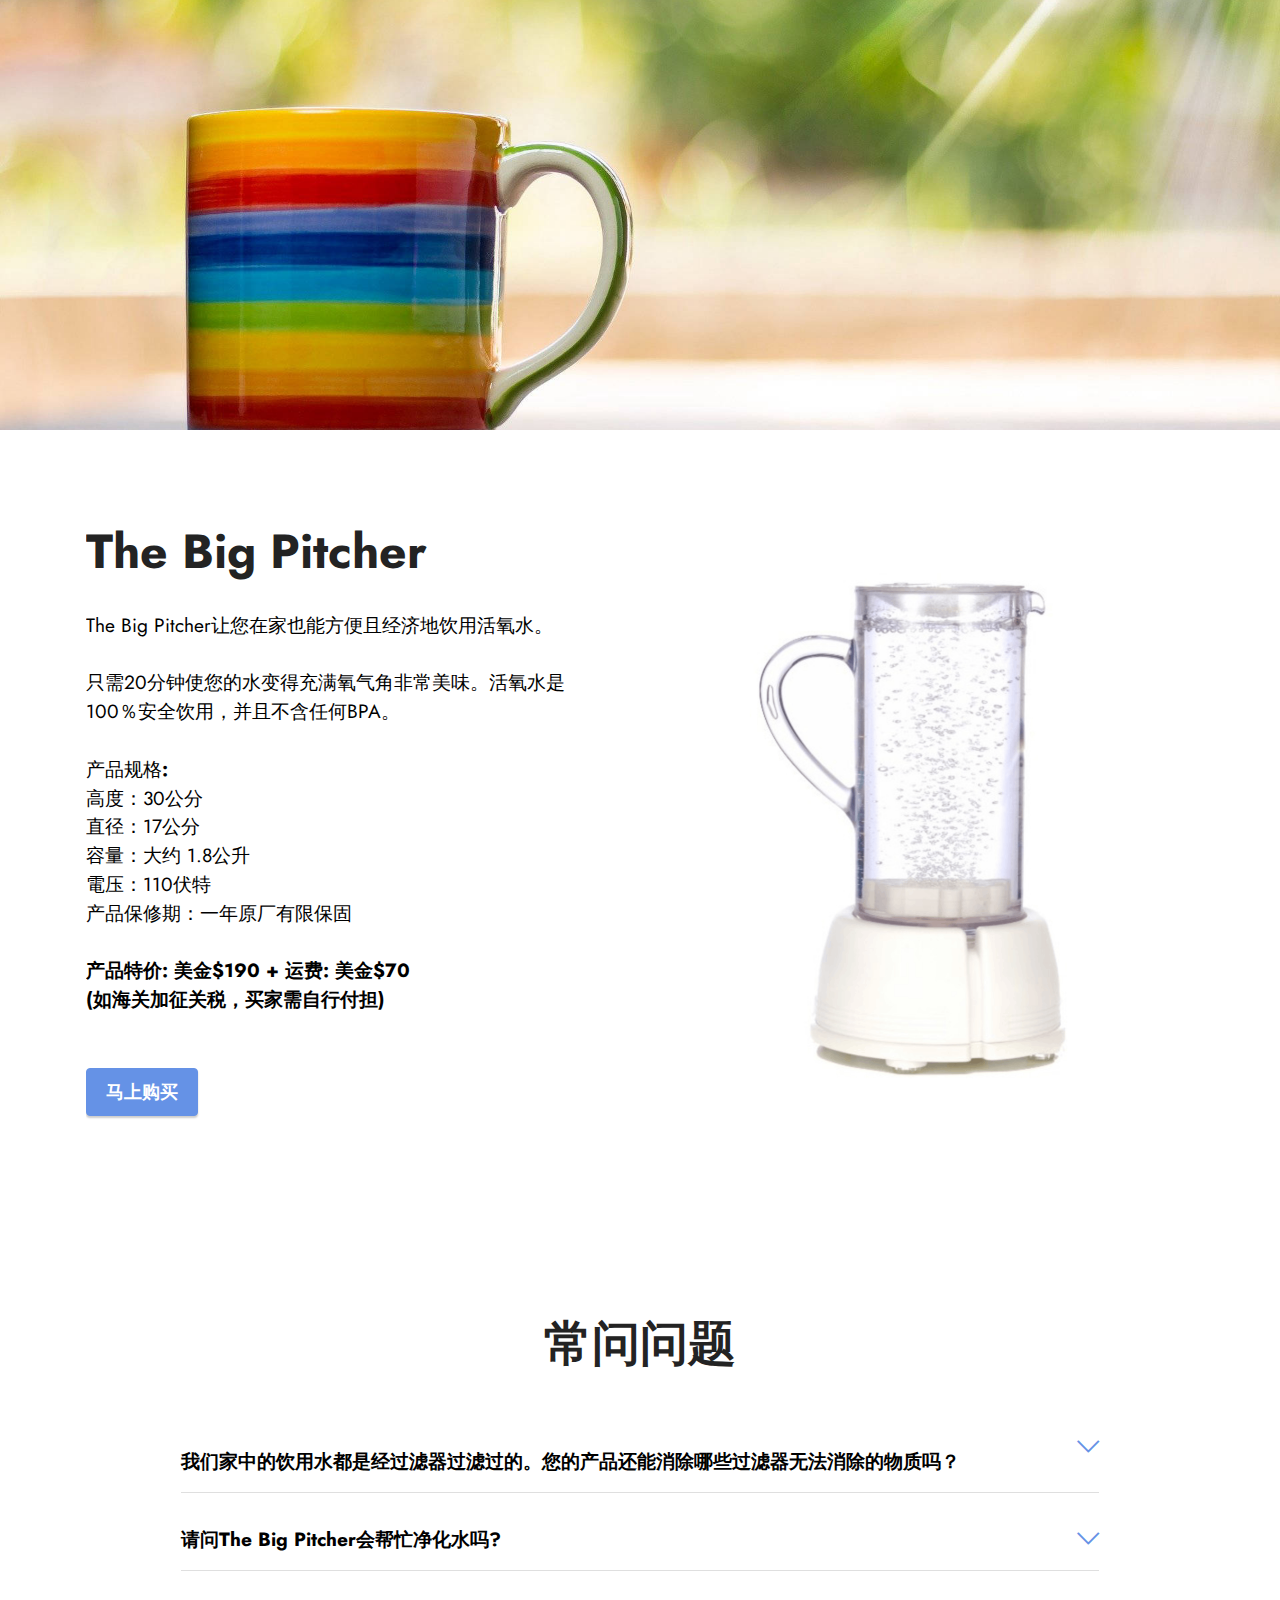
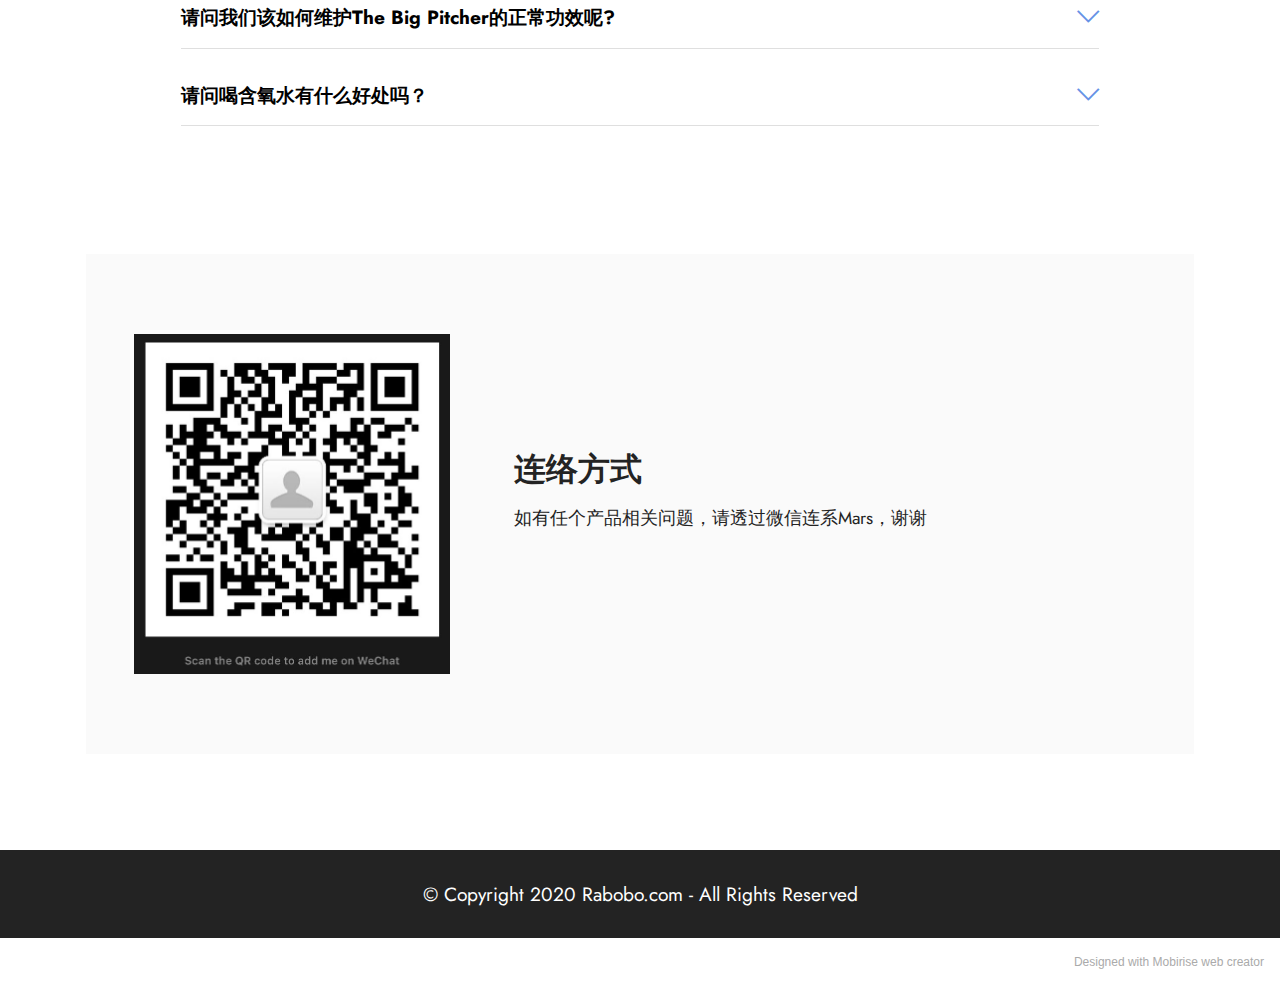
==== commit 54d97494: "create github pages" ====
--- a/oversea.html
+++ b/oversea.html
@@ -53,7 +53,7 @@
             <div class="card col-12 col-lg">
                 <div class="card-wrapper">
                     <h6 class="card-title mbr-fonts-style mb-4 display-2"><strong>The Big Pitcher</strong></h6>
-                    <p class="mbr-text mbr-fonts-style display-7">The Big Pitcher让您在家也能方便且经济地饮用活氧水。<br><br>只需20分钟使您的水变得充满氧气角非常美味。活氧水是100％安全饮用，并且不含任何BPA。<br><br>产品规格<strong>:<br></strong>高度：30公分<br>直径：17公分<br>容量：大约 1.8公升<br>電压：110伏特<br><br><strong>产品特价: 美金$190 +&nbsp;</strong><strong>运费: 美金$70</strong><br><strong>(如海关加征关税，买家需自行付担)<br></strong><br></p>
+                    <p class="mbr-text mbr-fonts-style display-7">The Big Pitcher让您在家也能方便且经济地饮用活氧水。<br><br>只需20分钟使您的水变得充满氧气角非常美味。活氧水是100％安全饮用，并且不含任何BPA。<br><br>产品规格<strong>:<br></strong>高度：30公分<br>直径：17公分<br>容量：大约 1.8公升<br>電压：110伏特<br>产品保修期：一年原厂有限保固<br><br><strong>产品特价: 美金$190 +&nbsp;</strong><strong>运费: 美金$70</strong><br><strong>(如海关加征关税，买家需自行付担)<br></strong><br></p>
                     <div class="mbr-section-btn"><a class="btn btn-primary display-4" href="https://www.paypal.com/cgi-bin/webscr?cmd=_s-xclick&hosted_button_id=2Y9MBRDJKWCFC" target="_blank">马上购买</a></div>
                 </div>
             </div>
@@ -184,7 +184,7 @@
             </div>
         </div>
     </div>
-</section><section style="background-color: #fff; font-family: -apple-system, BlinkMacSystemFont, 'Segoe UI', 'Roboto', 'Helvetica Neue', Arial, sans-serif; color:#aaa; font-size:12px; padding: 0; align-items: center; display: flex;"><a href="https://mobirise.site/f" style="flex: 1 1; height: 3rem; padding-left: 1rem;"></a><p style="flex: 0 0 auto; margin:0; padding-right:1rem;">Created with Mobirise <a href="https://mobirise.site/u" style="color:#aaa;">website</a> theme</p></section><script src="assets/web/assets/jquery/jquery.min.js"></script>  <script src="assets/popper/popper.min.js"></script>  <script src="assets/tether/tether.min.js"></script>  <script src="assets/bootstrap/js/bootstrap.min.js"></script>  <script src="assets/smoothscroll/smooth-scroll.js"></script>  <script src="assets/mbr-switch-arrow/mbr-switch-arrow.js"></script>  <script src="assets/theme/js/script.js"></script>  
+</section><section style="background-color: #fff; font-family: -apple-system, BlinkMacSystemFont, 'Segoe UI', 'Roboto', 'Helvetica Neue', Arial, sans-serif; color:#aaa; font-size:12px; padding: 0; align-items: center; display: flex;"><a href="https://mobirise.site/v" style="flex: 1 1; height: 3rem; padding-left: 1rem;"></a><p style="flex: 0 0 auto; margin:0; padding-right:1rem;">Designed with Mobirise <a href="https://mobirise.site/j" style="color:#aaa;">web</a> creator</p></section><script src="assets/web/assets/jquery/jquery.min.js"></script>  <script src="assets/popper/popper.min.js"></script>  <script src="assets/tether/tether.min.js"></script>  <script src="assets/bootstrap/js/bootstrap.min.js"></script>  <script src="assets/smoothscroll/smooth-scroll.js"></script>  <script src="assets/mbr-switch-arrow/mbr-switch-arrow.js"></script>  <script src="assets/theme/js/script.js"></script>  
   
   
 </body>
